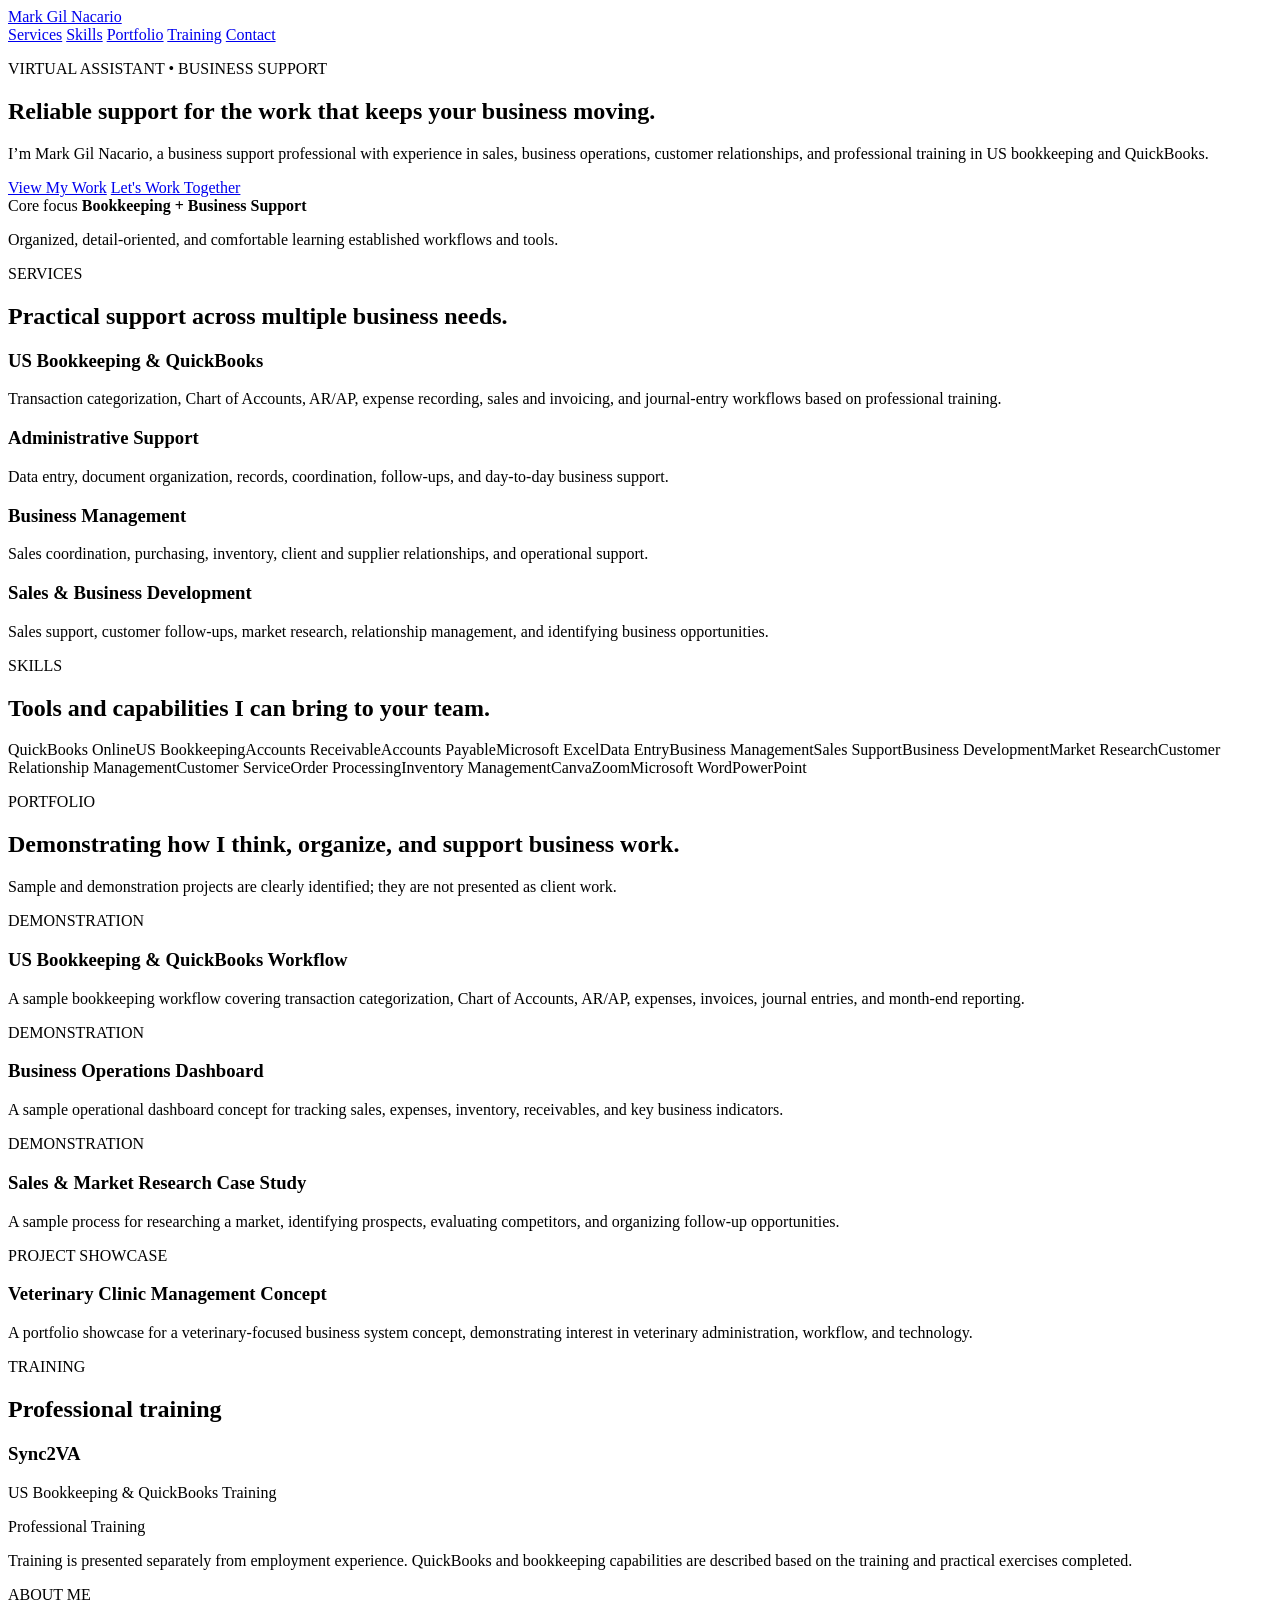
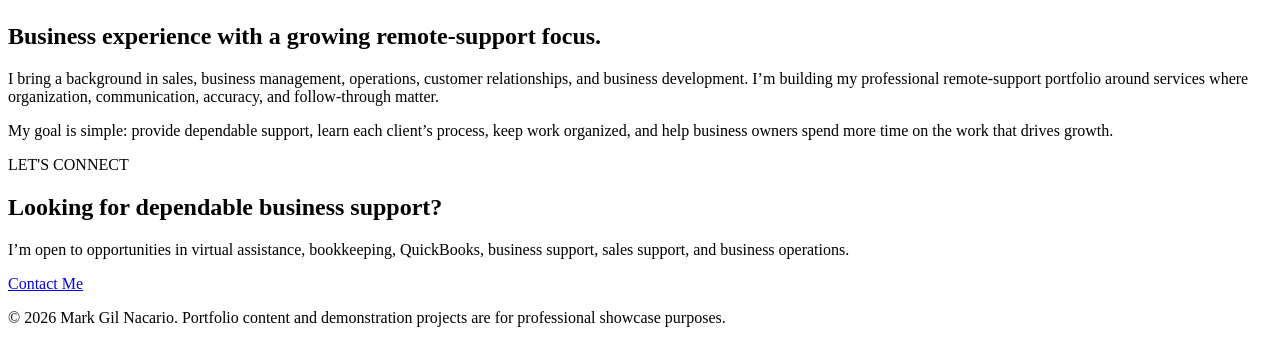
==== index.html @ 45d75f7d "Create portfolio landing page" ====
<!doctype html>
<html lang="en">
<head>
  <meta charset="UTF-8" />
  <meta name="viewport" content="width=device-width, initial-scale=1.0" />
  <meta name="description" content="Mark Gil Nacario — Virtual Assistant specializing in bookkeeping, QuickBooks, business support, sales, and business development." />
  <title>Mark Gil Nacario | Virtual Assistant & Business Support</title>
  <link rel="stylesheet" href="styles.css" />
</head>
<body>
  <header class="site-header">
    <nav class="nav container">
      <a class="brand" href="#home">Mark Gil Nacario</a>
      <div class="nav-links">
        <a href="#services">Services</a>
        <a href="#skills">Skills</a>
        <a href="#portfolio">Portfolio</a>
        <a href="#training">Training</a>
        <a href="#contact">Contact</a>
      </div>
    </nav>
  </header>

  <main>
    <section id="home" class="hero container">
      <div class="hero-copy">
        <p class="eyebrow">VIRTUAL ASSISTANT • BUSINESS SUPPORT</p>
        <h1>Reliable support for the work that keeps your business moving.</h1>
        <p class="lead">I’m Mark Gil Nacario, a business support professional with experience in sales, business operations, customer relationships, and professional training in US bookkeeping and QuickBooks.</p>
        <div class="actions">
          <a class="button primary" href="#portfolio">View My Work</a>
          <a class="button secondary" href="#contact">Let's Work Together</a>
        </div>
      </div>
      <aside class="hero-card">
        <span>Core focus</span>
        <strong>Bookkeeping + Business Support</strong>
        <p>Organized, detail-oriented, and comfortable learning established workflows and tools.</p>
      </aside>
    </section>

    <section id="services" class="section container">
      <div class="section-heading"><p class="eyebrow">SERVICES</p><h2>Practical support across multiple business needs.</h2></div>
      <div class="grid cards">
        <article class="card"><h3>US Bookkeeping & QuickBooks</h3><p>Transaction categorization, Chart of Accounts, AR/AP, expense recording, sales and invoicing, and journal-entry workflows based on professional training.</p></article>
        <article class="card"><h3>Administrative Support</h3><p>Data entry, document organization, records, coordination, follow-ups, and day-to-day business support.</p></article>
        <article class="card"><h3>Business Management</h3><p>Sales coordination, purchasing, inventory, client and supplier relationships, and operational support.</p></article>
        <article class="card"><h3>Sales & Business Development</h3><p>Sales support, customer follow-ups, market research, relationship management, and identifying business opportunities.</p></article>
      </div>
    </section>

    <section id="skills" class="section alt">
      <div class="container">
        <div class="section-heading"><p class="eyebrow">SKILLS</p><h2>Tools and capabilities I can bring to your team.</h2></div>
        <div class="skill-list">
          <span>QuickBooks Online</span><span>US Bookkeeping</span><span>Accounts Receivable</span><span>Accounts Payable</span><span>Microsoft Excel</span><span>Data Entry</span><span>Business Management</span><span>Sales Support</span><span>Business Development</span><span>Market Research</span><span>Customer Relationship Management</span><span>Customer Service</span><span>Order Processing</span><span>Inventory Management</span><span>Canva</span><span>Zoom</span><span>Microsoft Word</span><span>PowerPoint</span>
        </div>
      </div>
    </section>

    <section id="portfolio" class="section container">
      <div class="section-heading"><p class="eyebrow">PORTFOLIO</p><h2>Demonstrating how I think, organize, and support business work.</h2><p>Sample and demonstration projects are clearly identified; they are not presented as client work.</p></div>
      <div class="grid cards">
        <article class="card project"><span class="tag">DEMONSTRATION</span><h3>US Bookkeeping & QuickBooks Workflow</h3><p>A sample bookkeeping workflow covering transaction categorization, Chart of Accounts, AR/AP, expenses, invoices, journal entries, and month-end reporting.</p></article>
        <article class="card project"><span class="tag">DEMONSTRATION</span><h3>Business Operations Dashboard</h3><p>A sample operational dashboard concept for tracking sales, expenses, inventory, receivables, and key business indicators.</p></article>
        <article class="card project"><span class="tag">DEMONSTRATION</span><h3>Sales & Market Research Case Study</h3><p>A sample process for researching a market, identifying prospects, evaluating competitors, and organizing follow-up opportunities.</p></article>
        <article class="card project"><span class="tag">PROJECT SHOWCASE</span><h3>Veterinary Clinic Management Concept</h3><p>A portfolio showcase for a veterinary-focused business system concept, demonstrating interest in veterinary administration, workflow, and technology.</p></article>
      </div>
    </section>

    <section id="training" class="section alt">
      <div class="container narrow">
        <div class="section-heading"><p class="eyebrow">TRAINING</p><h2>Professional training</h2></div>
        <div class="training-item"><div><h3>Sync2VA</h3><p>US Bookkeeping & QuickBooks Training</p></div><span>Professional Training</span></div>
        <p class="note">Training is presented separately from employment experience. QuickBooks and bookkeeping capabilities are described based on the training and practical exercises completed.</p>
      </div>
    </section>

    <section id="about" class="section container narrow">
      <div class="section-heading"><p class="eyebrow">ABOUT ME</p><h2>Business experience with a growing remote-support focus.</h2></div>
      <p>I bring a background in sales, business management, operations, customer relationships, and business development. I’m building my professional remote-support portfolio around services where organization, communication, accuracy, and follow-through matter.</p>
      <p>My goal is simple: provide dependable support, learn each client’s process, keep work organized, and help business owners spend more time on the work that drives growth.</p>
    </section>

    <section id="contact" class="cta">
      <div class="container">
        <p class="eyebrow">LET'S CONNECT</p>
        <h2>Looking for dependable business support?</h2>
        <p>I’m open to opportunities in virtual assistance, bookkeeping, QuickBooks, business support, sales support, and business operations.</p>
        <a class="button primary" href="mailto:mgnacario.freelance@gmail.com">Contact Me</a>
      </div>
    </section>
  </main>

  <footer class="footer"><div class="container"><p>© 2026 Mark Gil Nacario. Portfolio content and demonstration projects are for professional showcase purposes.</p></div></footer>
</body>
</html>
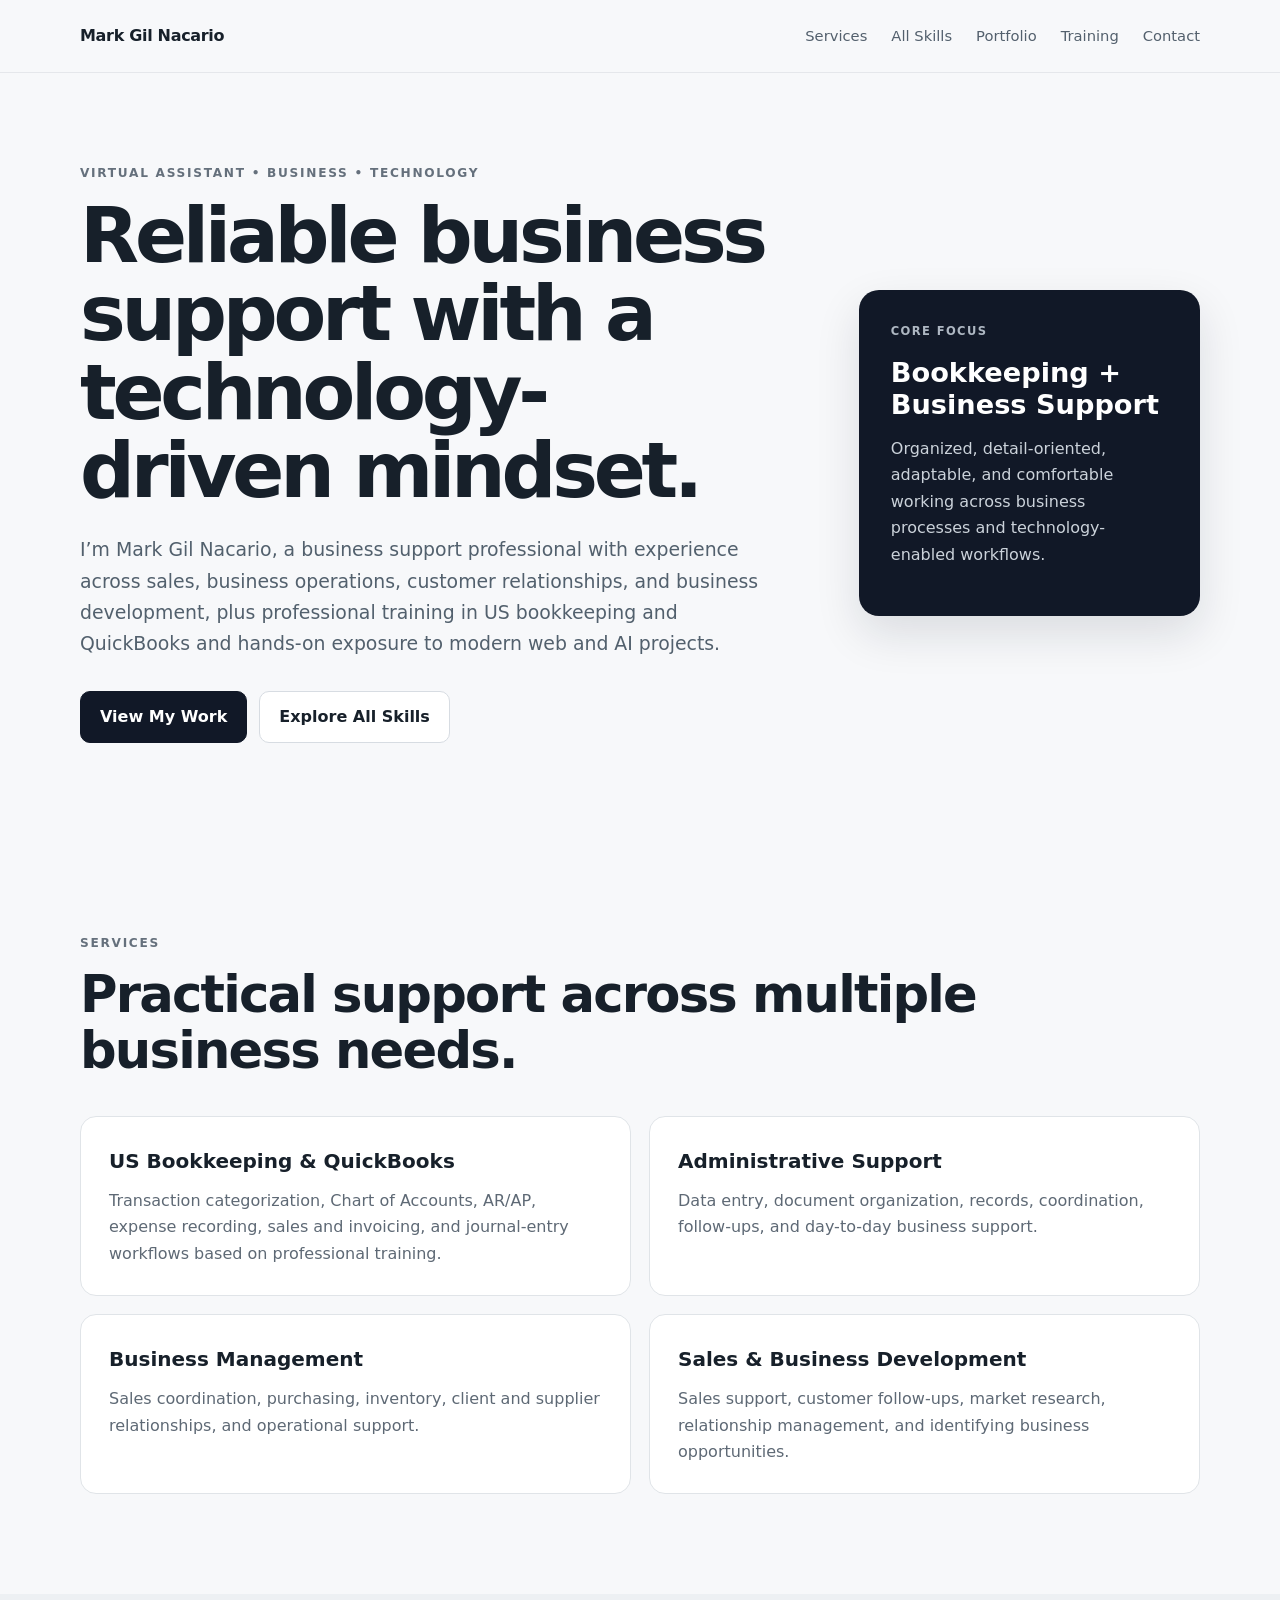
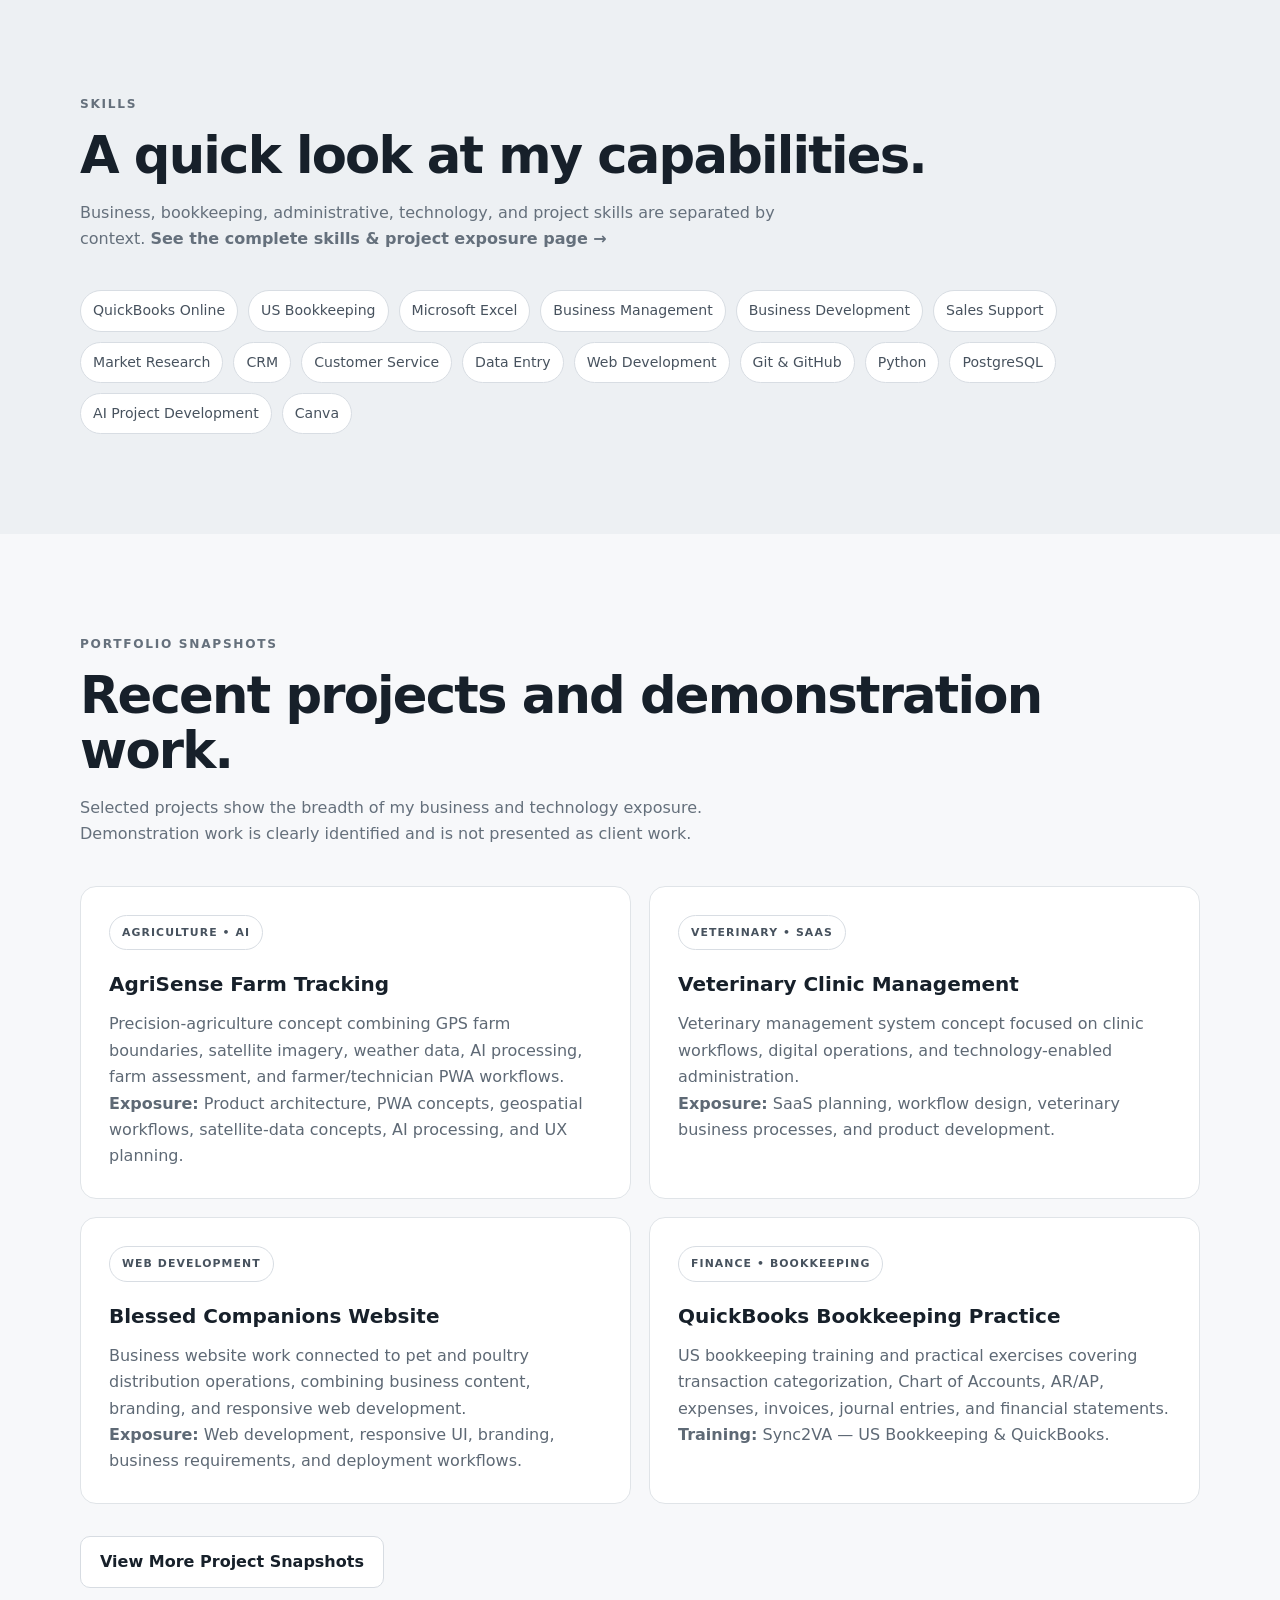
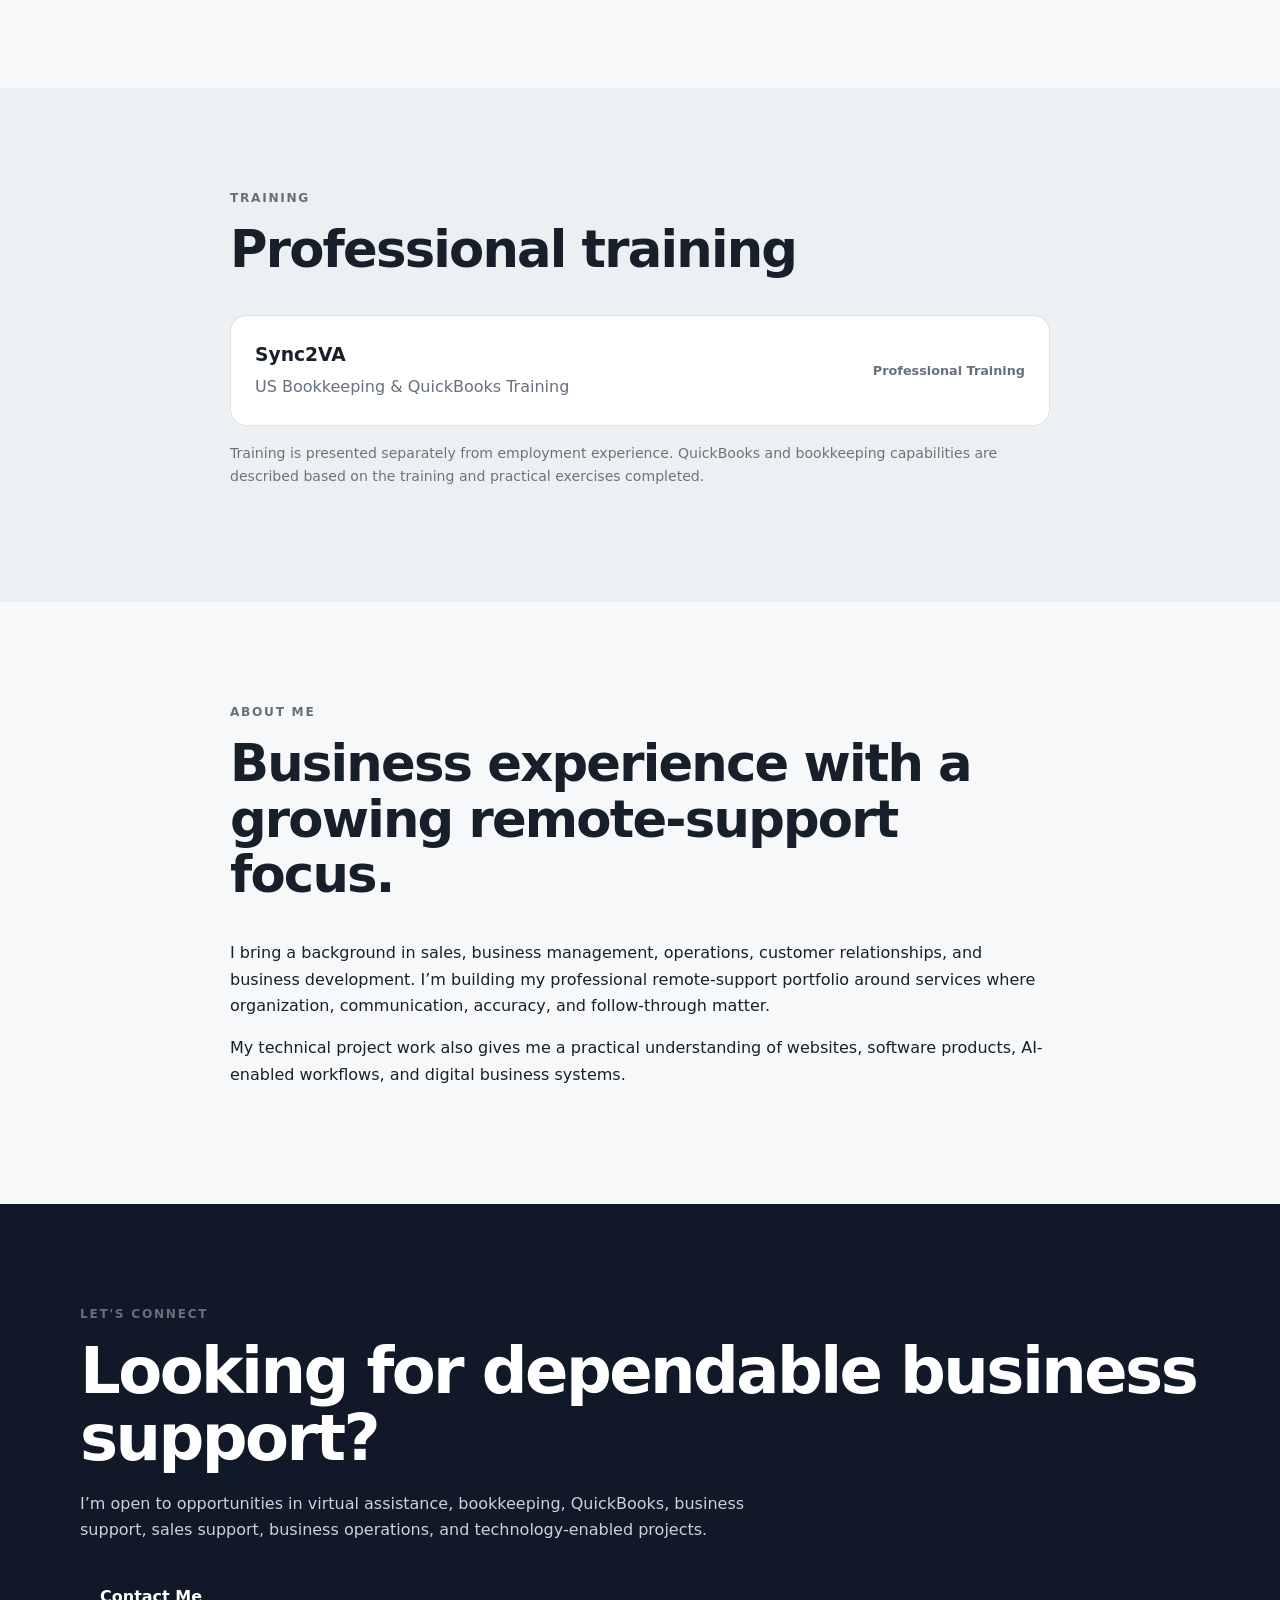
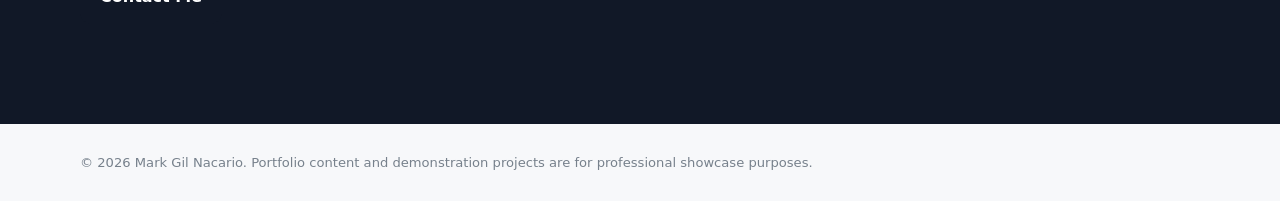
==== commit e3c438c2: "Link expanded skills and project exposure" ====
--- a/index.html
+++ b/index.html
@@ -1,97 +1,19 @@
 <!doctype html>
 <html lang="en">
 <head>
-  <meta charset="UTF-8" />
-  <meta name="viewport" content="width=device-width, initial-scale=1.0" />
-  <meta name="description" content="Mark Gil Nacario — Virtual Assistant specializing in bookkeeping, QuickBooks, business support, sales, and business development." />
-  <title>Mark Gil Nacario | Virtual Assistant & Business Support</title>
-  <link rel="stylesheet" href="styles.css" />
+  <meta charset="UTF-8" /><meta name="viewport" content="width=device-width, initial-scale=1.0" />
+  <meta name="description" content="Mark Gil Nacario — Virtual Assistant, Bookkeeping, QuickBooks, Business Support and Technology portfolio." />
+  <title>Mark Gil Nacario | Virtual Assistant & Business Support</title><link rel="stylesheet" href="styles.css" />
 </head>
 <body>
-  <header class="site-header">
-    <nav class="nav container">
-      <a class="brand" href="#home">Mark Gil Nacario</a>
-      <div class="nav-links">
-        <a href="#services">Services</a>
-        <a href="#skills">Skills</a>
-        <a href="#portfolio">Portfolio</a>
-        <a href="#training">Training</a>
-        <a href="#contact">Contact</a>
-      </div>
-    </nav>
-  </header>
-
-  <main>
-    <section id="home" class="hero container">
-      <div class="hero-copy">
-        <p class="eyebrow">VIRTUAL ASSISTANT • BUSINESS SUPPORT</p>
-        <h1>Reliable support for the work that keeps your business moving.</h1>
-        <p class="lead">I’m Mark Gil Nacario, a business support professional with experience in sales, business operations, customer relationships, and professional training in US bookkeeping and QuickBooks.</p>
-        <div class="actions">
-          <a class="button primary" href="#portfolio">View My Work</a>
-          <a class="button secondary" href="#contact">Let's Work Together</a>
-        </div>
-      </div>
-      <aside class="hero-card">
-        <span>Core focus</span>
-        <strong>Bookkeeping + Business Support</strong>
-        <p>Organized, detail-oriented, and comfortable learning established workflows and tools.</p>
-      </aside>
-    </section>
-
-    <section id="services" class="section container">
-      <div class="section-heading"><p class="eyebrow">SERVICES</p><h2>Practical support across multiple business needs.</h2></div>
-      <div class="grid cards">
-        <article class="card"><h3>US Bookkeeping & QuickBooks</h3><p>Transaction categorization, Chart of Accounts, AR/AP, expense recording, sales and invoicing, and journal-entry workflows based on professional training.</p></article>
-        <article class="card"><h3>Administrative Support</h3><p>Data entry, document organization, records, coordination, follow-ups, and day-to-day business support.</p></article>
-        <article class="card"><h3>Business Management</h3><p>Sales coordination, purchasing, inventory, client and supplier relationships, and operational support.</p></article>
-        <article class="card"><h3>Sales & Business Development</h3><p>Sales support, customer follow-ups, market research, relationship management, and identifying business opportunities.</p></article>
-      </div>
-    </section>
-
-    <section id="skills" class="section alt">
-      <div class="container">
-        <div class="section-heading"><p class="eyebrow">SKILLS</p><h2>Tools and capabilities I can bring to your team.</h2></div>
-        <div class="skill-list">
-          <span>QuickBooks Online</span><span>US Bookkeeping</span><span>Accounts Receivable</span><span>Accounts Payable</span><span>Microsoft Excel</span><span>Data Entry</span><span>Business Management</span><span>Sales Support</span><span>Business Development</span><span>Market Research</span><span>Customer Relationship Management</span><span>Customer Service</span><span>Order Processing</span><span>Inventory Management</span><span>Canva</span><span>Zoom</span><span>Microsoft Word</span><span>PowerPoint</span>
-        </div>
-      </div>
-    </section>
-
-    <section id="portfolio" class="section container">
-      <div class="section-heading"><p class="eyebrow">PORTFOLIO</p><h2>Demonstrating how I think, organize, and support business work.</h2><p>Sample and demonstration projects are clearly identified; they are not presented as client work.</p></div>
-      <div class="grid cards">
-        <article class="card project"><span class="tag">DEMONSTRATION</span><h3>US Bookkeeping & QuickBooks Workflow</h3><p>A sample bookkeeping workflow covering transaction categorization, Chart of Accounts, AR/AP, expenses, invoices, journal entries, and month-end reporting.</p></article>
-        <article class="card project"><span class="tag">DEMONSTRATION</span><h3>Business Operations Dashboard</h3><p>A sample operational dashboard concept for tracking sales, expenses, inventory, receivables, and key business indicators.</p></article>
-        <article class="card project"><span class="tag">DEMONSTRATION</span><h3>Sales & Market Research Case Study</h3><p>A sample process for researching a market, identifying prospects, evaluating competitors, and organizing follow-up opportunities.</p></article>
-        <article class="card project"><span class="tag">PROJECT SHOWCASE</span><h3>Veterinary Clinic Management Concept</h3><p>A portfolio showcase for a veterinary-focused business system concept, demonstrating interest in veterinary administration, workflow, and technology.</p></article>
-      </div>
-    </section>
-
-    <section id="training" class="section alt">
-      <div class="container narrow">
-        <div class="section-heading"><p class="eyebrow">TRAINING</p><h2>Professional training</h2></div>
-        <div class="training-item"><div><h3>Sync2VA</h3><p>US Bookkeeping & QuickBooks Training</p></div><span>Professional Training</span></div>
-        <p class="note">Training is presented separately from employment experience. QuickBooks and bookkeeping capabilities are described based on the training and practical exercises completed.</p>
-      </div>
-    </section>
-
-    <section id="about" class="section container narrow">
-      <div class="section-heading"><p class="eyebrow">ABOUT ME</p><h2>Business experience with a growing remote-support focus.</h2></div>
-      <p>I bring a background in sales, business management, operations, customer relationships, and business development. I’m building my professional remote-support portfolio around services where organization, communication, accuracy, and follow-through matter.</p>
-      <p>My goal is simple: provide dependable support, learn each client’s process, keep work organized, and help business owners spend more time on the work that drives growth.</p>
-    </section>
-
-    <section id="contact" class="cta">
-      <div class="container">
-        <p class="eyebrow">LET'S CONNECT</p>
-        <h2>Looking for dependable business support?</h2>
-        <p>I’m open to opportunities in virtual assistance, bookkeeping, QuickBooks, business support, sales support, and business operations.</p>
-        <a class="button primary" href="mailto:mgnacario.freelance@gmail.com">Contact Me</a>
-      </div>
-    </section>
-  </main>
-
-  <footer class="footer"><div class="container"><p>© 2026 Mark Gil Nacario. Portfolio content and demonstration projects are for professional showcase purposes.</p></div></footer>
-</body>
-</html>
+<header class="site-header"><nav class="nav container"><a class="brand" href="#home">Mark Gil Nacario</a><div class="nav-links"><a href="#services">Services</a><a href="skills.html">All Skills</a><a href="#portfolio">Portfolio</a><a href="#training">Training</a><a href="#contact">Contact</a></div></nav></header>
+<main>
+<section id="home" class="hero container"><div class="hero-copy"><p class="eyebrow">VIRTUAL ASSISTANT • BUSINESS • TECHNOLOGY</p><h1>Reliable business support with a technology-driven mindset.</h1><p class="lead">I’m Mark Gil Nacario, a business support professional with experience across sales, business operations, customer relationships, and business development, plus professional training in US bookkeeping and QuickBooks and hands-on exposure to modern web and AI projects.</p><div class="actions"><a class="button primary" href="#portfolio">View My Work</a><a class="button secondary" href="skills.html">Explore All Skills</a></div></div><aside class="hero-card"><span>Core focus</span><strong>Bookkeeping + Business Support</strong><p>Organized, detail-oriented, adaptable, and comfortable working across business processes and technology-enabled workflows.</p></aside></section>
+<section id="services" class="section container"><div class="section-heading"><p class="eyebrow">SERVICES</p><h2>Practical support across multiple business needs.</h2></div><div class="grid cards"><article class="card"><h3>US Bookkeeping & QuickBooks</h3><p>Transaction categorization, Chart of Accounts, AR/AP, expense recording, sales and invoicing, and journal-entry workflows based on professional training.</p></article><article class="card"><h3>Administrative Support</h3><p>Data entry, document organization, records, coordination, follow-ups, and day-to-day business support.</p></article><article class="card"><h3>Business Management</h3><p>Sales coordination, purchasing, inventory, client and supplier relationships, and operational support.</p></article><article class="card"><h3>Sales & Business Development</h3><p>Sales support, customer follow-ups, market research, relationship management, and identifying business opportunities.</p></article></div></section>
+<section id="skills" class="section alt"><div class="container"><div class="section-heading"><p class="eyebrow">SKILLS</p><h2>A quick look at my capabilities.</h2><p>Business, bookkeeping, administrative, technology, and project skills are separated by context. <a href="skills.html"><strong>See the complete skills & project exposure page →</strong></a></p></div><div class="skill-list"><span>QuickBooks Online</span><span>US Bookkeeping</span><span>Microsoft Excel</span><span>Business Management</span><span>Business Development</span><span>Sales Support</span><span>Market Research</span><span>CRM</span><span>Customer Service</span><span>Data Entry</span><span>Web Development</span><span>Git & GitHub</span><span>Python</span><span>PostgreSQL</span><span>AI Project Development</span><span>Canva</span></div></div></section>
+<section id="portfolio" class="section container"><div class="section-heading"><p class="eyebrow">PORTFOLIO SNAPSHOTS</p><h2>Recent projects and demonstration work.</h2><p>Selected projects show the breadth of my business and technology exposure. Demonstration work is clearly identified and is not presented as client work.</p></div><div class="grid cards"><article class="card project"><span class="tag">AGRICULTURE • AI</span><h3>AgriSense Farm Tracking</h3><p>Precision-agriculture concept combining GPS farm boundaries, satellite imagery, weather data, AI processing, farm assessment, and farmer/technician PWA workflows.</p><p><strong>Exposure:</strong> Product architecture, PWA concepts, geospatial workflows, satellite-data concepts, AI processing, and UX planning.</p></article><article class="card project"><span class="tag">VETERINARY • SAAS</span><h3>Veterinary Clinic Management</h3><p>Veterinary management system concept focused on clinic workflows, digital operations, and technology-enabled administration.</p><p><strong>Exposure:</strong> SaaS planning, workflow design, veterinary business processes, and product development.</p></article><article class="card project"><span class="tag">WEB DEVELOPMENT</span><h3>Blessed Companions Website</h3><p>Business website work connected to pet and poultry distribution operations, combining business content, branding, and responsive web development.</p><p><strong>Exposure:</strong> Web development, responsive UI, branding, business requirements, and deployment workflows.</p></article><article class="card project"><span class="tag">FINANCE • BOOKKEEPING</span><h3>QuickBooks Bookkeeping Practice</h3><p>US bookkeeping training and practical exercises covering transaction categorization, Chart of Accounts, AR/AP, expenses, invoices, journal entries, and financial statements.</p><p><strong>Training:</strong> Sync2VA — US Bookkeeping & QuickBooks.</p></article></div><div class="actions"><a class="button secondary" href="skills.html">View More Project Snapshots</a></div></section>
+<section id="training" class="section alt"><div class="container narrow"><div class="section-heading"><p class="eyebrow">TRAINING</p><h2>Professional training</h2></div><div class="training-item"><div><h3>Sync2VA</h3><p>US Bookkeeping & QuickBooks Training</p></div><span>Professional Training</span></div><p class="note">Training is presented separately from employment experience. QuickBooks and bookkeeping capabilities are described based on the training and practical exercises completed.</p></div></section>
+<section id="about" class="section container narrow"><div class="section-heading"><p class="eyebrow">ABOUT ME</p><h2>Business experience with a growing remote-support focus.</h2></div><p>I bring a background in sales, business management, operations, customer relationships, and business development. I’m building my professional remote-support portfolio around services where organization, communication, accuracy, and follow-through matter.</p><p>My technical project work also gives me a practical understanding of websites, software products, AI-enabled workflows, and digital business systems.</p></section>
+<section id="contact" class="cta"><div class="container"><p class="eyebrow">LET'S CONNECT</p><h2>Looking for dependable business support?</h2><p>I’m open to opportunities in virtual assistance, bookkeeping, QuickBooks, business support, sales support, business operations, and technology-enabled projects.</p><a class="button primary" href="mailto:mgnacario.freelance@gmail.com">Contact Me</a></div></section>
+</main><footer class="footer"><div class="container"><p>© 2026 Mark Gil Nacario. Portfolio content and demonstration projects are for professional showcase purposes.</p></div></footer>
+</body></html>
--- a/styles.css
+++ b/styles.css
@@ -0,0 +1 @@
+*{box-sizing:border-box}html{scroll-behavior:smooth}body{margin:0;font-family:Inter,ui-sans-serif,system-ui,-apple-system,BlinkMacSystemFont,"Segoe UI",sans-serif;color:#17202a;background:#f7f8fa;line-height:1.65}a{color:inherit;text-decoration:none}.container{width:min(1120px,calc(100% - 40px));margin:auto}.narrow{max-width:820px}.site-header{position:sticky;top:0;z-index:10;background:rgba(247,248,250,.94);backdrop-filter:blur(12px);border-bottom:1px solid #e5e7eb}.nav{height:72px;display:flex;align-items:center;justify-content:space-between}.brand{font-weight:800;letter-spacing:-.02em}.nav-links{display:flex;gap:24px;font-size:.92rem;color:#53606d}.nav-links a:hover{color:#111827}.hero{min-height:680px;display:grid;grid-template-columns:1.45fr .7fr;gap:72px;align-items:center;padding:90px 0}.eyebrow{font-size:.76rem;font-weight:800;letter-spacing:.14em;color:#65707c;margin:0 0 14px}.hero h1{font-size:clamp(2.7rem,6vw,5.2rem);line-height:1.02;letter-spacing:-.055em;margin:0 0 24px;max-width:850px}.lead{font-size:1.18rem;color:#52606d;max-width:720px}.actions{display:flex;gap:12px;flex-wrap:wrap;margin-top:32px}.button{display:inline-flex;align-items:center;justify-content:center;padding:12px 19px;border-radius:10px;font-weight:750;border:1px solid #d7dce2}.primary{background:#111827;color:#fff;border-color:#111827}.secondary{background:#fff}.hero-card{background:#111827;color:#fff;border-radius:20px;padding:32px;box-shadow:0 18px 45px rgba(17,24,39,.12)}.hero-card span{display:block;color:#aeb7c2;text-transform:uppercase;letter-spacing:.12em;font-size:.72rem;font-weight:800;margin-bottom:16px}.hero-card strong{font-size:1.7rem;line-height:1.15;display:block}.hero-card p{color:#cbd2da}.section{padding:100px 0}.alt{background:#edf0f3}.section-heading{margin-bottom:38px}.section-heading h2{font-size:clamp(2rem,4vw,3.2rem);line-height:1.08;letter-spacing:-.035em;margin:0 0 14px}.section-heading>p:last-child{color:#65707c;max-width:700px}.grid{display:grid;grid-template-columns:repeat(2,minmax(0,1fr));gap:18px}.card{background:#fff;border:1px solid #e0e4e8;border-radius:16px;padding:28px}.card h3{margin:0 0 10px;font-size:1.25rem}.card p{margin:0;color:#5e6975}.skill-list{display:flex;flex-wrap:wrap;gap:10px}.skill-list span,.tag{border:1px solid #d8dde3;background:#fff;padding:8px 12px;border-radius:999px;font-size:.88rem;color:#47525e}.project{min-height:230px}.tag{display:inline-block;font-size:.68rem;font-weight:800;letter-spacing:.1em;margin-bottom:18px}.training-item{display:flex;justify-content:space-between;gap:20px;align-items:center;border:1px solid #dce1e6;background:#fff;border-radius:16px;padding:24px}.training-item h3{margin:0}.training-item p{margin:3px 0 0;color:#66717d}.training-item span{font-size:.8rem;font-weight:750;color:#66717d}.note{font-size:.88rem;color:#69747f;margin-top:16px}.cta{background:#111827;color:#fff;padding:100px 0}.cta h2{font-size:clamp(2.2rem,5vw,4rem);line-height:1.05;letter-spacing:-.04em;margin:0 0 18px}.cta p:not(.eyebrow){max-width:680px;color:#cbd2da;margin-bottom:28px}.footer{padding:28px 0;color:#77818c;font-size:.82rem}.footer p{margin:0}@media(max-width:800px){.nav{height:auto;padding:18px 0;align-items:flex-start;gap:15px}.nav-links{display:none}.hero{grid-template-columns:1fr;gap:35px;padding:70px 0}.grid{grid-template-columns:1fr}.section{padding:72px 0}.training-item{align-items:flex-start;flex-direction:column}.container{width:min(100% - 28px,1120px)}}
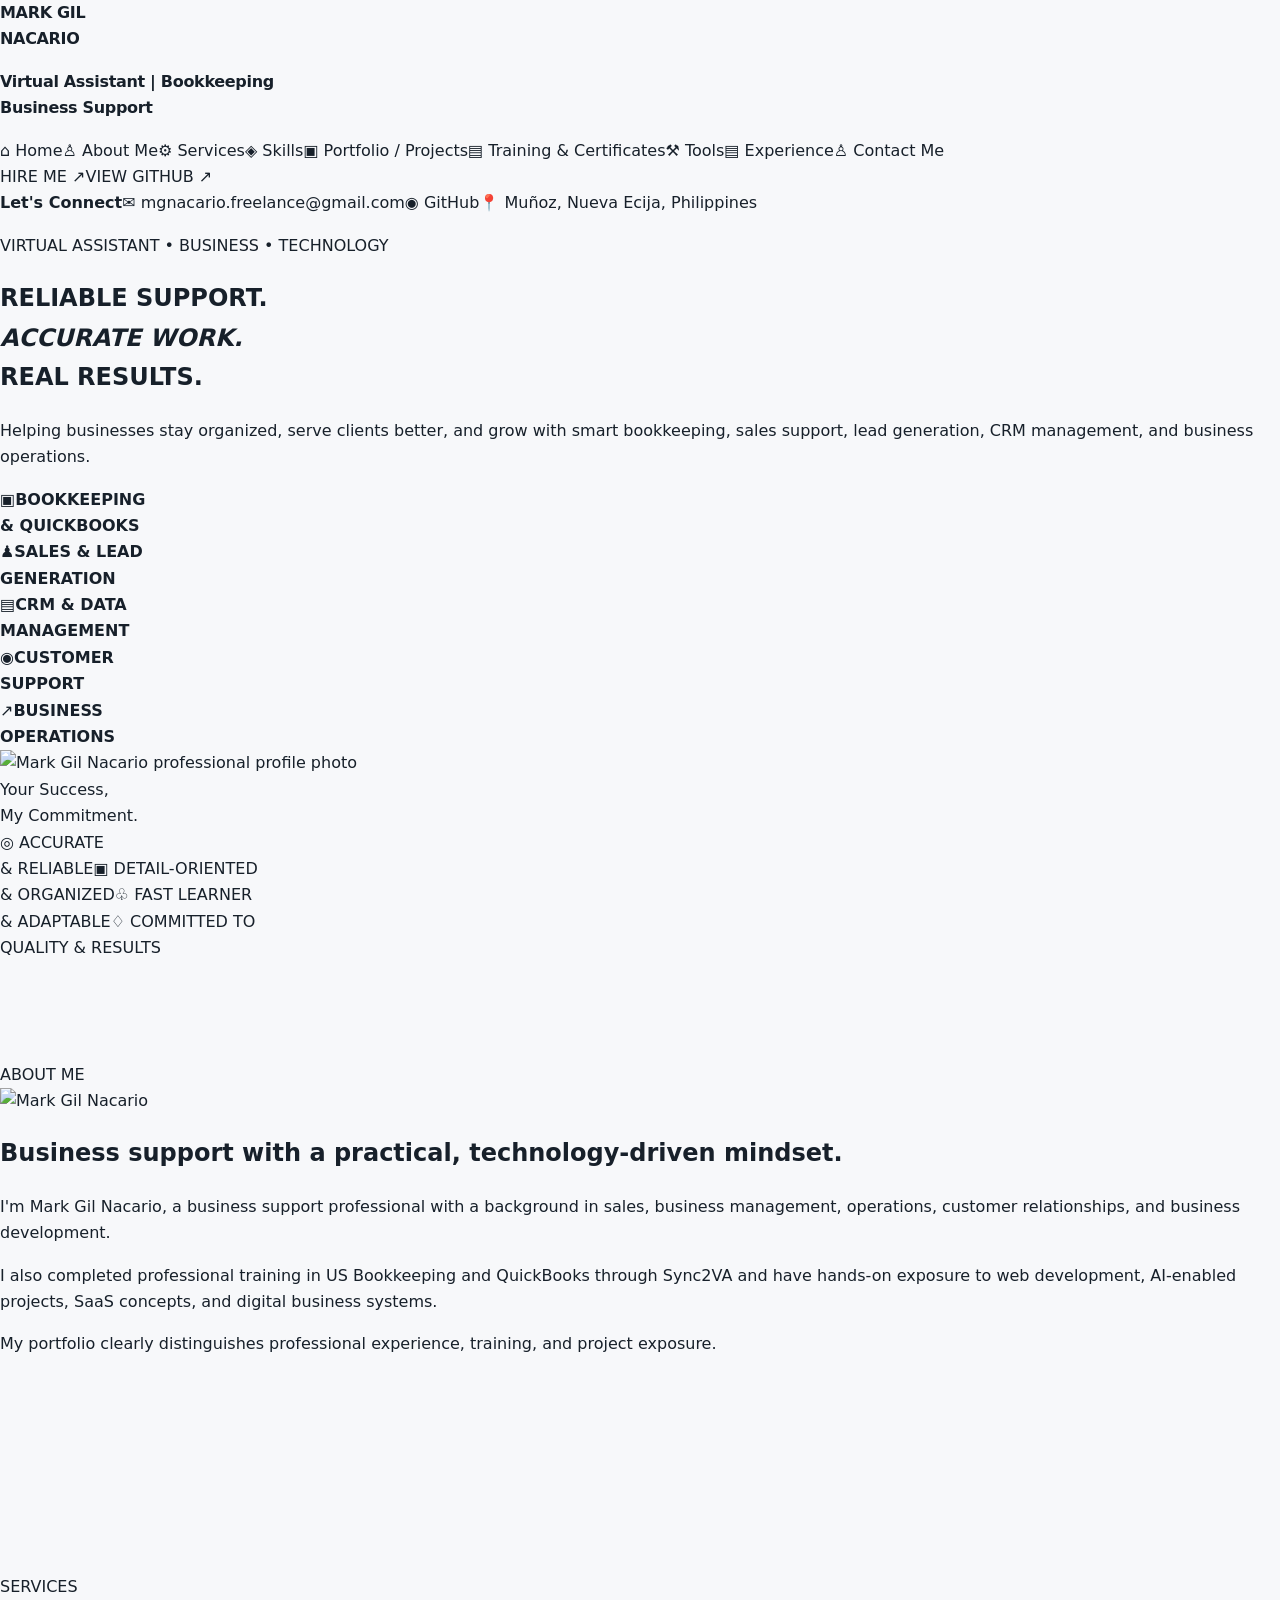
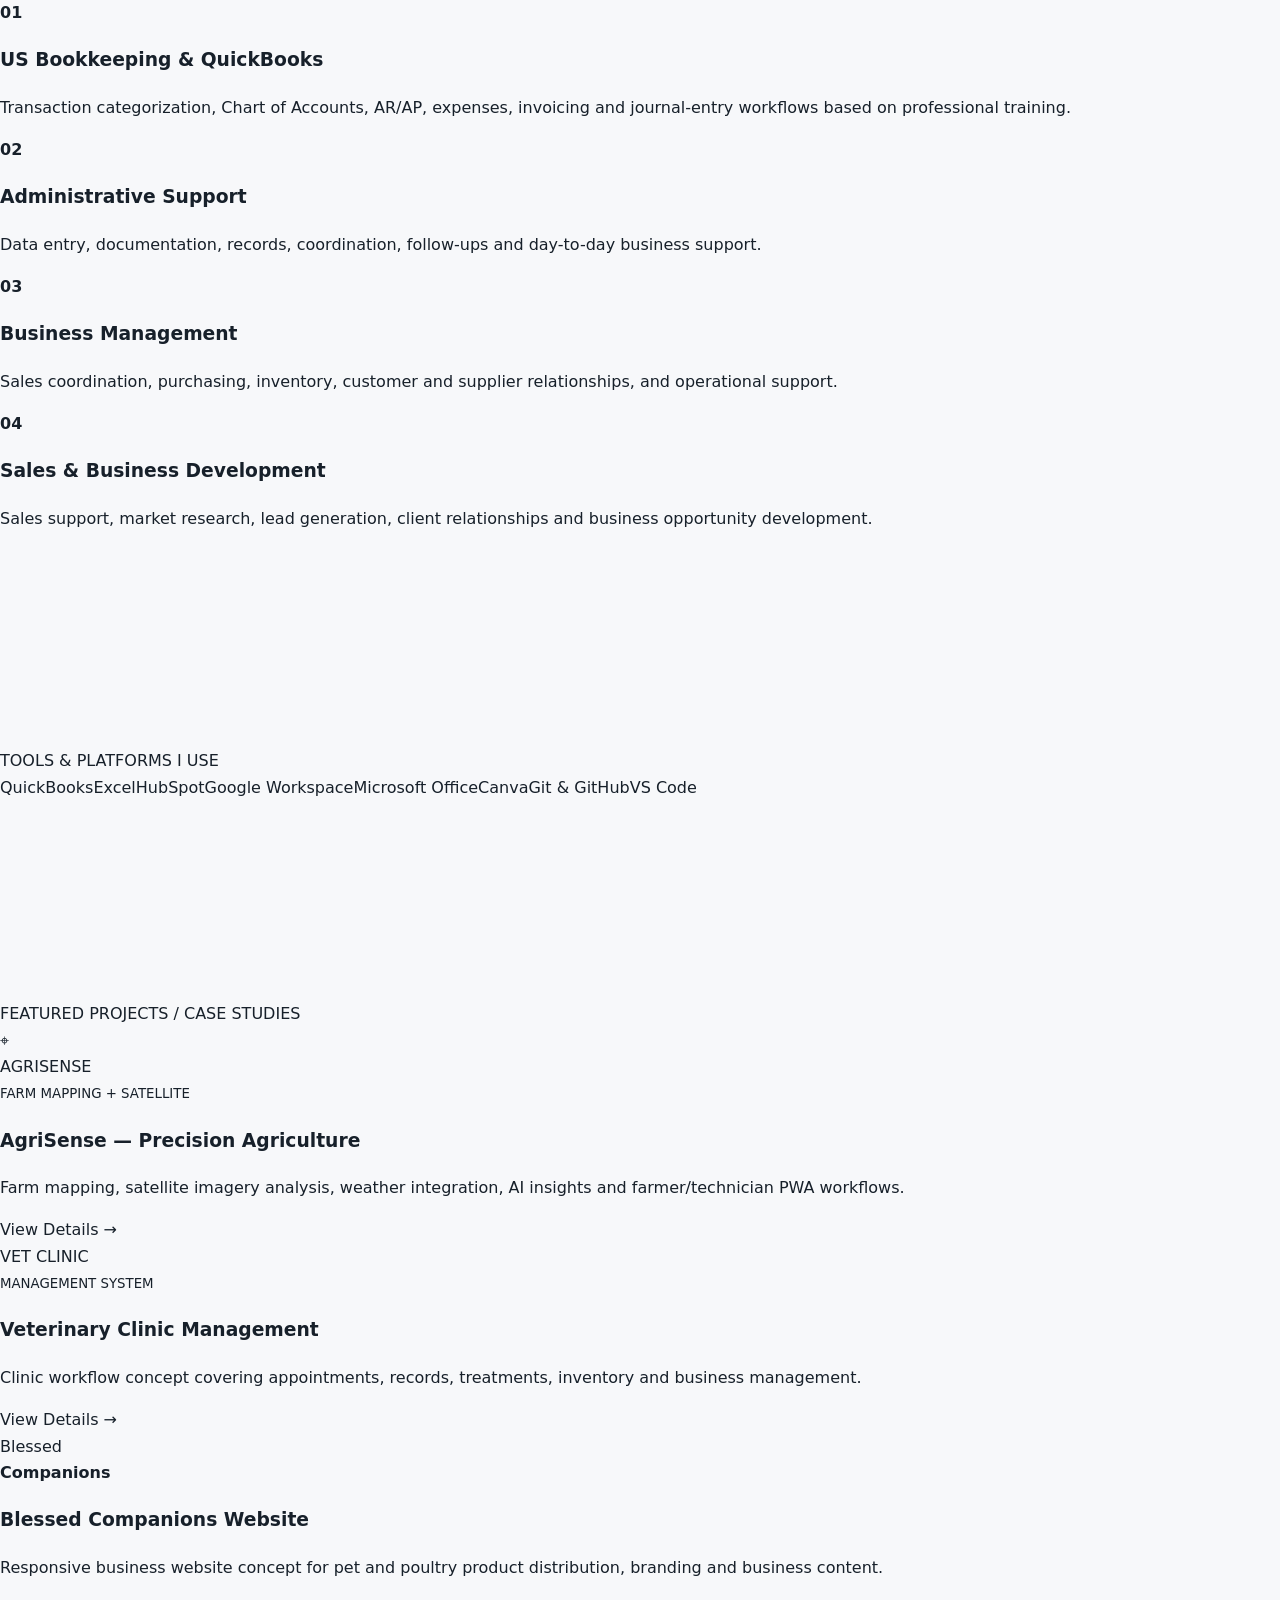
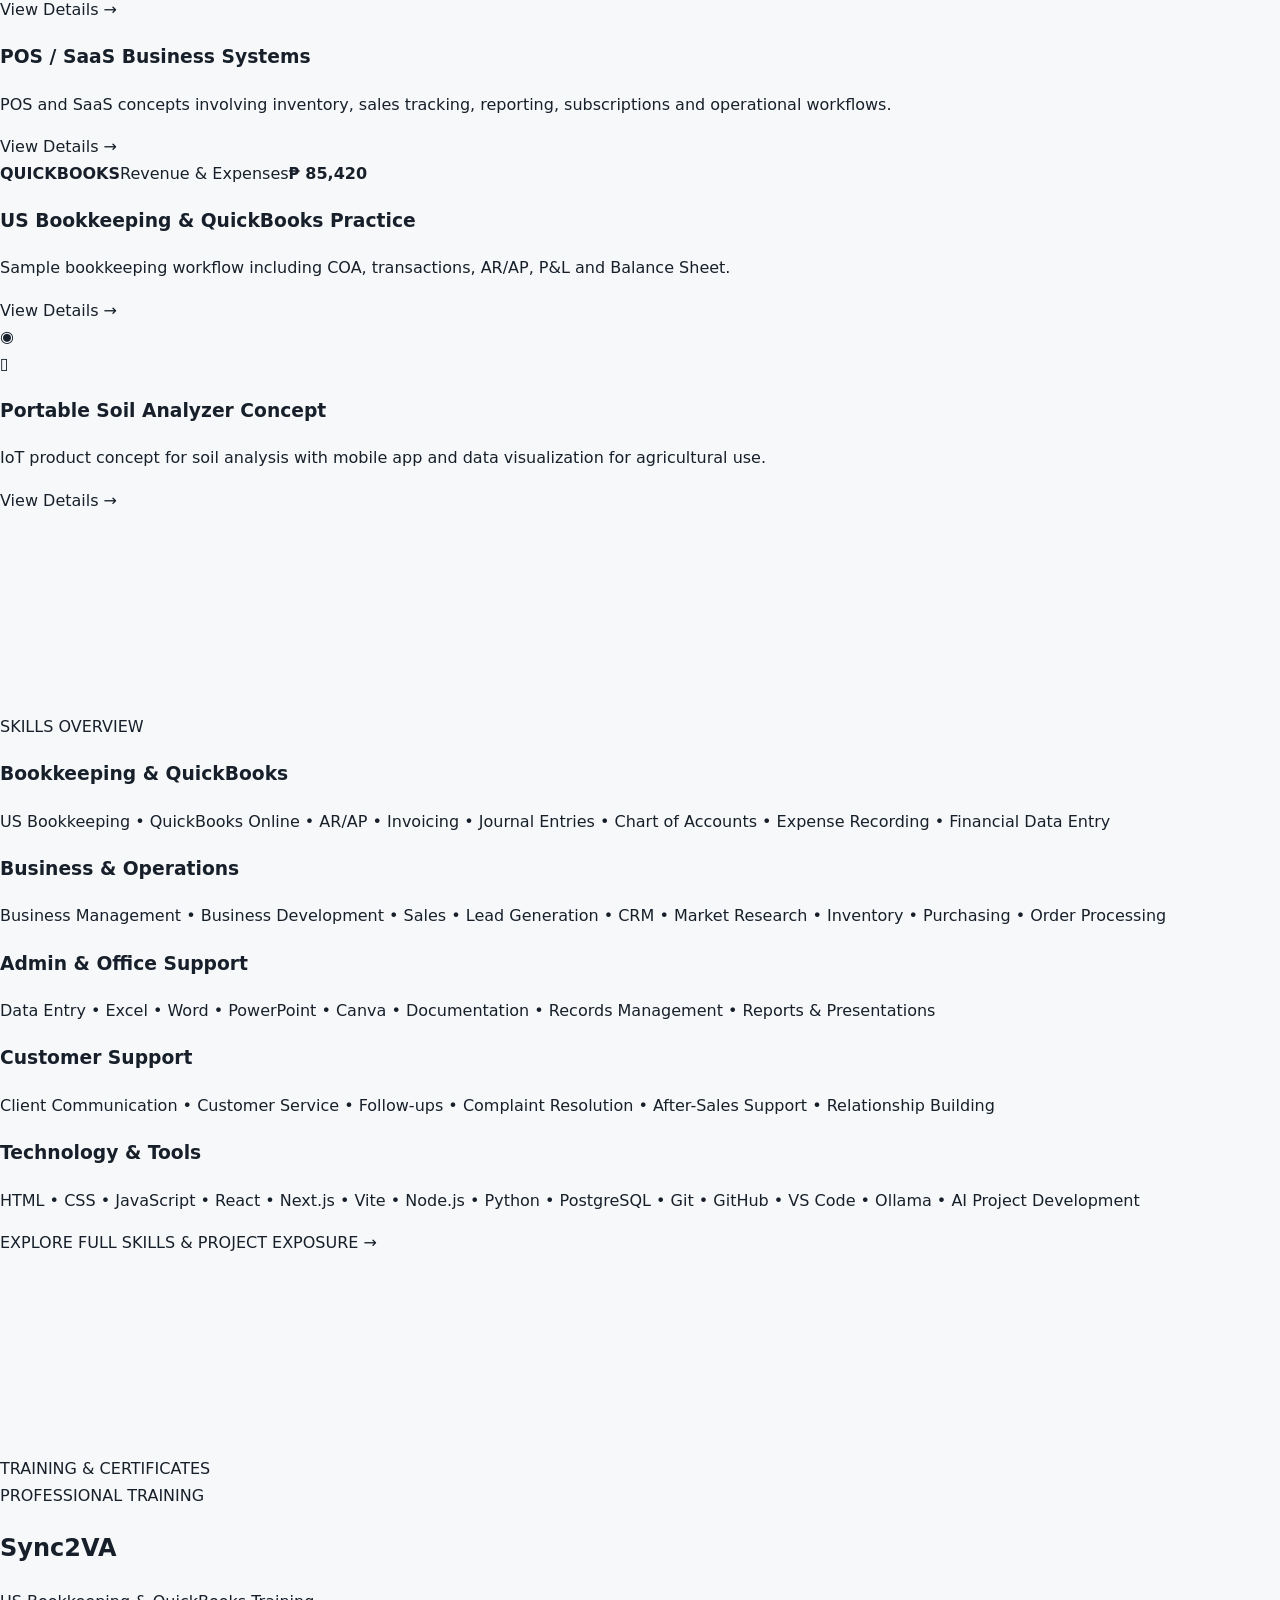
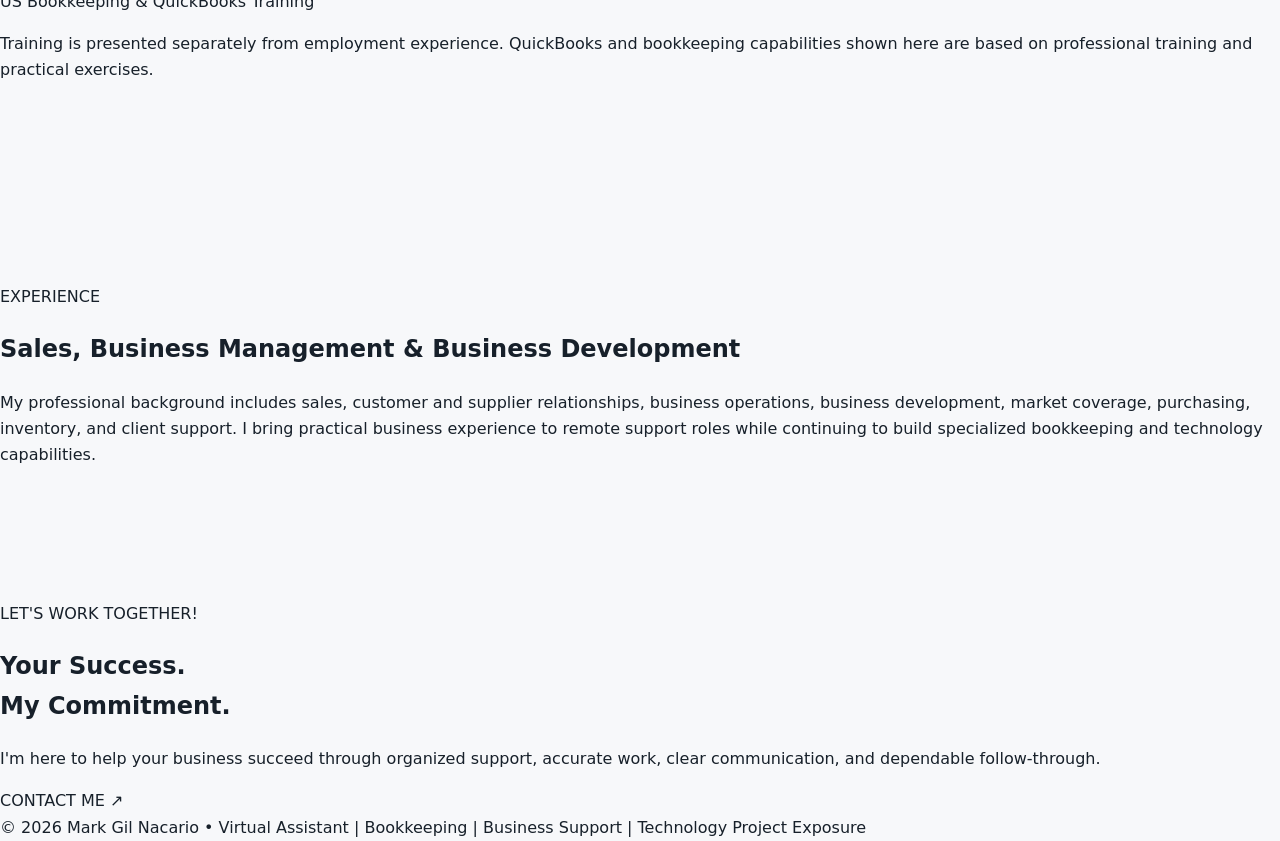
==== commit da57d587: "Redesign portfolio to match supplied cover and profile layout" ====
--- a/index.html
+++ b/index.html
@@ -1,19 +1,15 @@
-<!doctype html>
-<html lang="en">
-<head>
-  <meta charset="UTF-8" /><meta name="viewport" content="width=device-width, initial-scale=1.0" />
-  <meta name="description" content="Mark Gil Nacario — Virtual Assistant, Bookkeeping, QuickBooks, Business Support and Technology portfolio." />
-  <title>Mark Gil Nacario | Virtual Assistant & Business Support</title><link rel="stylesheet" href="styles.css" />
-</head>
-<body>
-<header class="site-header"><nav class="nav container"><a class="brand" href="#home">Mark Gil Nacario</a><div class="nav-links"><a href="#services">Services</a><a href="skills.html">All Skills</a><a href="#portfolio">Portfolio</a><a href="#training">Training</a><a href="#contact">Contact</a></div></nav></header>
-<main>
-<section id="home" class="hero container"><div class="hero-copy"><p class="eyebrow">VIRTUAL ASSISTANT • BUSINESS • TECHNOLOGY</p><h1>Reliable business support with a technology-driven mindset.</h1><p class="lead">I’m Mark Gil Nacario, a business support professional with experience across sales, business operations, customer relationships, and business development, plus professional training in US bookkeeping and QuickBooks and hands-on exposure to modern web and AI projects.</p><div class="actions"><a class="button primary" href="#portfolio">View My Work</a><a class="button secondary" href="skills.html">Explore All Skills</a></div></div><aside class="hero-card"><span>Core focus</span><strong>Bookkeeping + Business Support</strong><p>Organized, detail-oriented, adaptable, and comfortable working across business processes and technology-enabled workflows.</p></aside></section>
-<section id="services" class="section container"><div class="section-heading"><p class="eyebrow">SERVICES</p><h2>Practical support across multiple business needs.</h2></div><div class="grid cards"><article class="card"><h3>US Bookkeeping & QuickBooks</h3><p>Transaction categorization, Chart of Accounts, AR/AP, expense recording, sales and invoicing, and journal-entry workflows based on professional training.</p></article><article class="card"><h3>Administrative Support</h3><p>Data entry, document organization, records, coordination, follow-ups, and day-to-day business support.</p></article><article class="card"><h3>Business Management</h3><p>Sales coordination, purchasing, inventory, client and supplier relationships, and operational support.</p></article><article class="card"><h3>Sales & Business Development</h3><p>Sales support, customer follow-ups, market research, relationship management, and identifying business opportunities.</p></article></div></section>
-<section id="skills" class="section alt"><div class="container"><div class="section-heading"><p class="eyebrow">SKILLS</p><h2>A quick look at my capabilities.</h2><p>Business, bookkeeping, administrative, technology, and project skills are separated by context. <a href="skills.html"><strong>See the complete skills & project exposure page →</strong></a></p></div><div class="skill-list"><span>QuickBooks Online</span><span>US Bookkeeping</span><span>Microsoft Excel</span><span>Business Management</span><span>Business Development</span><span>Sales Support</span><span>Market Research</span><span>CRM</span><span>Customer Service</span><span>Data Entry</span><span>Web Development</span><span>Git & GitHub</span><span>Python</span><span>PostgreSQL</span><span>AI Project Development</span><span>Canva</span></div></div></section>
-<section id="portfolio" class="section container"><div class="section-heading"><p class="eyebrow">PORTFOLIO SNAPSHOTS</p><h2>Recent projects and demonstration work.</h2><p>Selected projects show the breadth of my business and technology exposure. Demonstration work is clearly identified and is not presented as client work.</p></div><div class="grid cards"><article class="card project"><span class="tag">AGRICULTURE • AI</span><h3>AgriSense Farm Tracking</h3><p>Precision-agriculture concept combining GPS farm boundaries, satellite imagery, weather data, AI processing, farm assessment, and farmer/technician PWA workflows.</p><p><strong>Exposure:</strong> Product architecture, PWA concepts, geospatial workflows, satellite-data concepts, AI processing, and UX planning.</p></article><article class="card project"><span class="tag">VETERINARY • SAAS</span><h3>Veterinary Clinic Management</h3><p>Veterinary management system concept focused on clinic workflows, digital operations, and technology-enabled administration.</p><p><strong>Exposure:</strong> SaaS planning, workflow design, veterinary business processes, and product development.</p></article><article class="card project"><span class="tag">WEB DEVELOPMENT</span><h3>Blessed Companions Website</h3><p>Business website work connected to pet and poultry distribution operations, combining business content, branding, and responsive web development.</p><p><strong>Exposure:</strong> Web development, responsive UI, branding, business requirements, and deployment workflows.</p></article><article class="card project"><span class="tag">FINANCE • BOOKKEEPING</span><h3>QuickBooks Bookkeeping Practice</h3><p>US bookkeeping training and practical exercises covering transaction categorization, Chart of Accounts, AR/AP, expenses, invoices, journal entries, and financial statements.</p><p><strong>Training:</strong> Sync2VA — US Bookkeeping & QuickBooks.</p></article></div><div class="actions"><a class="button secondary" href="skills.html">View More Project Snapshots</a></div></section>
-<section id="training" class="section alt"><div class="container narrow"><div class="section-heading"><p class="eyebrow">TRAINING</p><h2>Professional training</h2></div><div class="training-item"><div><h3>Sync2VA</h3><p>US Bookkeeping & QuickBooks Training</p></div><span>Professional Training</span></div><p class="note">Training is presented separately from employment experience. QuickBooks and bookkeeping capabilities are described based on the training and practical exercises completed.</p></div></section>
-<section id="about" class="section container narrow"><div class="section-heading"><p class="eyebrow">ABOUT ME</p><h2>Business experience with a growing remote-support focus.</h2></div><p>I bring a background in sales, business management, operations, customer relationships, and business development. I’m building my professional remote-support portfolio around services where organization, communication, accuracy, and follow-through matter.</p><p>My technical project work also gives me a practical understanding of websites, software products, AI-enabled workflows, and digital business systems.</p></section>
-<section id="contact" class="cta"><div class="container"><p class="eyebrow">LET'S CONNECT</p><h2>Looking for dependable business support?</h2><p>I’m open to opportunities in virtual assistance, bookkeeping, QuickBooks, business support, sales support, business operations, and technology-enabled projects.</p><a class="button primary" href="mailto:mgnacario.freelance@gmail.com">Contact Me</a></div></section>
-</main><footer class="footer"><div class="container"><p>© 2026 Mark Gil Nacario. Portfolio content and demonstration projects are for professional showcase purposes.</p></div></footer>
-</body></html>
+<!doctype html><html lang="en"><head><meta charset="UTF-8"><meta name="viewport" content="width=device-width,initial-scale=1"><meta name="description" content="Mark Gil Nacario — Virtual Assistant, Bookkeeping, QuickBooks, Business Support and Technology Portfolio"><title>Mark Gil Nacario | Professional Portfolio</title><link rel="stylesheet" href="styles.css"></head><body>
+<div class="shell">
+<aside class="sidebar"><div class="brand"><div class="brand-name">MARK GIL<br><b>NACARIO</b></div><p>Virtual Assistant | Bookkeeping<br>Business Support</p></div><nav><a class="active" href="#home">⌂ <span>Home</span></a><a href="#about">♙ <span>About Me</span></a><a href="#services">⚙ <span>Services</span></a><a href="skills.html">◈ <span>Skills</span></a><a href="#projects">▣ <span>Portfolio / Projects</span></a><a href="#training">▤ <span>Training & Certificates</span></a><a href="#tools">⚒ <span>Tools</span></a><a href="#experience">▤ <span>Experience</span></a><a href="#contact">♙ <span>Contact Me</span></a></nav><div class="side-actions"><a class="hire" href="mailto:mgnacario.freelance@gmail.com">HIRE ME ↗</a><a class="resume" href="https://github.com/mgnacariofreelance-afk">VIEW GITHUB ↗</a></div><div class="connect"><b>Let's Connect</b><a href="mailto:mgnacario.freelance@gmail.com">✉ mgnacario.freelance@gmail.com</a><a href="https://github.com/mgnacariofreelance-afk">◉ GitHub</a><span>📍 Muñoz, Nueva Ecija, Philippines</span></div></aside>
+<main class="content">
+<section id="home" class="cover"><div class="cover-copy"><p class="kicker">VIRTUAL ASSISTANT • BUSINESS • TECHNOLOGY</p><h1>RELIABLE SUPPORT.<br><em>ACCURATE WORK.</em><br>REAL RESULTS.</h1><p>Helping businesses stay organized, serve clients better, and grow with smart bookkeeping, sales support, lead generation, CRM management, and business operations.</p><div class="service-icons"><div>▣<b>BOOKKEEPING<br>& QUICKBOOKS</b></div><div>♟<b>SALES & LEAD<br>GENERATION</b></div><div>▤<b>CRM & DATA<br>MANAGEMENT</b></div><div>◉<b>CUSTOMER<br>SUPPORT</b></div><div>↗<b>BUSINESS<br>OPERATIONS</b></div></div></div><div class="portrait-wrap"><div class="portrait-frame"><img src="https://github.com/mgnacariofreelance-afk.png" alt="Mark Gil Nacario professional profile photo"></div><div class="signature">Your Success,<br><span>My Commitment.</span></div></div><div class="cover-bottom"><span>◎ ACCURATE<br>& RELIABLE</span><span>▣ DETAIL-ORIENTED<br>& ORGANIZED</span><span>♧ FAST LEARNER<br>& ADAPTABLE</span><span>♢ COMMITTED TO<br>QUALITY & RESULTS</span></div></section>
+<section id="about" class="section about"><div class="section-title">ABOUT ME</div><div class="about-grid"><div class="mini-profile"><img src="https://github.com/mgnacariofreelance-afk.png" alt="Mark Gil Nacario"></div><div><h2>Business support with a practical, technology-driven mindset.</h2><p>I'm Mark Gil Nacario, a business support professional with a background in sales, business management, operations, customer relationships, and business development.</p><p>I also completed professional training in US Bookkeeping and QuickBooks through Sync2VA and have hands-on exposure to web development, AI-enabled projects, SaaS concepts, and digital business systems.</p><p class="muted">My portfolio clearly distinguishes professional experience, training, and project exposure.</p></div></div></section>
+<section id="services" class="section"><div class="section-title">SERVICES</div><div class="service-grid"><article><b>01</b><h3>US Bookkeeping & QuickBooks</h3><p>Transaction categorization, Chart of Accounts, AR/AP, expenses, invoicing and journal-entry workflows based on professional training.</p></article><article><b>02</b><h3>Administrative Support</h3><p>Data entry, documentation, records, coordination, follow-ups and day-to-day business support.</p></article><article><b>03</b><h3>Business Management</h3><p>Sales coordination, purchasing, inventory, customer and supplier relationships, and operational support.</p></article><article><b>04</b><h3>Sales & Business Development</h3><p>Sales support, market research, lead generation, client relationships and business opportunity development.</p></article></div></section>
+<section id="tools" class="section tools"><div class="section-title">TOOLS & PLATFORMS I USE</div><div class="tool-row"><span>QuickBooks</span><span>Excel</span><span>HubSpot</span><span>Google Workspace</span><span>Microsoft Office</span><span>Canva</span><span>Git & GitHub</span><span>VS Code</span></div></section>
+<section id="projects" class="section"><div class="section-title">FEATURED PROJECTS / CASE STUDIES</div><div class="project-grid"><article class="project-card"><div class="project-visual agrisense"><div class="map-grid"></div><div class="map-pin">⌖</div><div class="visual-label">AGRISENSE<br><small>FARM MAPPING + SATELLITE</small></div></div><h3>AgriSense — Precision Agriculture</h3><p>Farm mapping, satellite imagery analysis, weather integration, AI insights and farmer/technician PWA workflows.</p><a href="skills.html#projects">View Details →</a></article><article class="project-card"><div class="project-visual vet"><div class="dash"><i></i><i></i><i></i><i></i></div><div class="visual-label">VET CLINIC<br><small>MANAGEMENT SYSTEM</small></div></div><h3>Veterinary Clinic Management</h3><p>Clinic workflow concept covering appointments, records, treatments, inventory and business management.</p><a href="skills.html#projects">View Details →</a></article><article class="project-card"><div class="project-visual blessed"><div class="pet-card">Blessed<br><b>Companions</b></div></div><h3>Blessed Companions Website</h3><p>Responsive business website concept for pet and poultry product distribution, branding and business content.</p><a href="skills.html#projects">View Details →</a></article><article class="project-card"><div class="project-visual pos"><div class="chart"><i></i><i></i><i></i><i></i></div></div><h3>POS / SaaS Business Systems</h3><p>POS and SaaS concepts involving inventory, sales tracking, reporting, subscriptions and operational workflows.</p><a href="skills.html#projects">View Details →</a></article><article class="project-card"><div class="project-visual books"><div class="ledger"><b>QUICKBOOKS</b><span>Revenue & Expenses</span><strong>₱ 85,420</strong></div></div><h3>US Bookkeeping & QuickBooks Practice</h3><p>Sample bookkeeping workflow including COA, transactions, AR/AP, P&L and Balance Sheet.</p><a href="skills.html#projects">View Details →</a></article><article class="project-card"><div class="project-visual soil"><div class="device">◉</div><div class="phone">▯</div></div><h3>Portable Soil Analyzer Concept</h3><p>IoT product concept for soil analysis with mobile app and data visualization for agricultural use.</p><a href="skills.html#projects">View Details →</a></article></div></section>
+<section id="skills" class="section skills"><div class="section-title">SKILLS OVERVIEW</div><div class="skill-columns"><div><h3>Bookkeeping & QuickBooks</h3><p>US Bookkeeping • QuickBooks Online • AR/AP • Invoicing • Journal Entries • Chart of Accounts • Expense Recording • Financial Data Entry</p></div><div><h3>Business & Operations</h3><p>Business Management • Business Development • Sales • Lead Generation • CRM • Market Research • Inventory • Purchasing • Order Processing</p></div><div><h3>Admin & Office Support</h3><p>Data Entry • Excel • Word • PowerPoint • Canva • Documentation • Records Management • Reports & Presentations</p></div><div><h3>Customer Support</h3><p>Client Communication • Customer Service • Follow-ups • Complaint Resolution • After-Sales Support • Relationship Building</p></div><div><h3>Technology & Tools</h3><p>HTML • CSS • JavaScript • React • Next.js • Vite • Node.js • Python • PostgreSQL • Git • GitHub • VS Code • Ollama • AI Project Development</p></div></div><a class="all-skills" href="skills.html">EXPLORE FULL SKILLS & PROJECT EXPOSURE →</a></section>
+<section id="training" class="section training"><div class="section-title">TRAINING & CERTIFICATES</div><div class="training-card"><div><span>PROFESSIONAL TRAINING</span><h2>Sync2VA</h2><p>US Bookkeeping & QuickBooks Training</p></div><div class="training-note">Training is presented separately from employment experience. QuickBooks and bookkeeping capabilities shown here are based on professional training and practical exercises.</div></div></section>
+<section id="experience" class="section"><div class="section-title">EXPERIENCE</div><div class="experience-card"><h2>Sales, Business Management & Business Development</h2><p>My professional background includes sales, customer and supplier relationships, business operations, business development, market coverage, purchasing, inventory, and client support. I bring practical business experience to remote support roles while continuing to build specialized bookkeeping and technology capabilities.</p></div></section>
+<section id="contact" class="contact"><div><p class="kicker">LET'S WORK TOGETHER!</p><h2>Your Success.<br><span>My Commitment.</span></h2><p>I'm here to help your business succeed through organized support, accurate work, clear communication, and dependable follow-through.</p></div><a class="contact-button" href="mailto:mgnacario.freelance@gmail.com">CONTACT ME ↗</a></section>
+<footer>© 2026 Mark Gil Nacario • Virtual Assistant | Bookkeeping | Business Support | Technology Project Exposure</footer>
+</main></div></body></html>
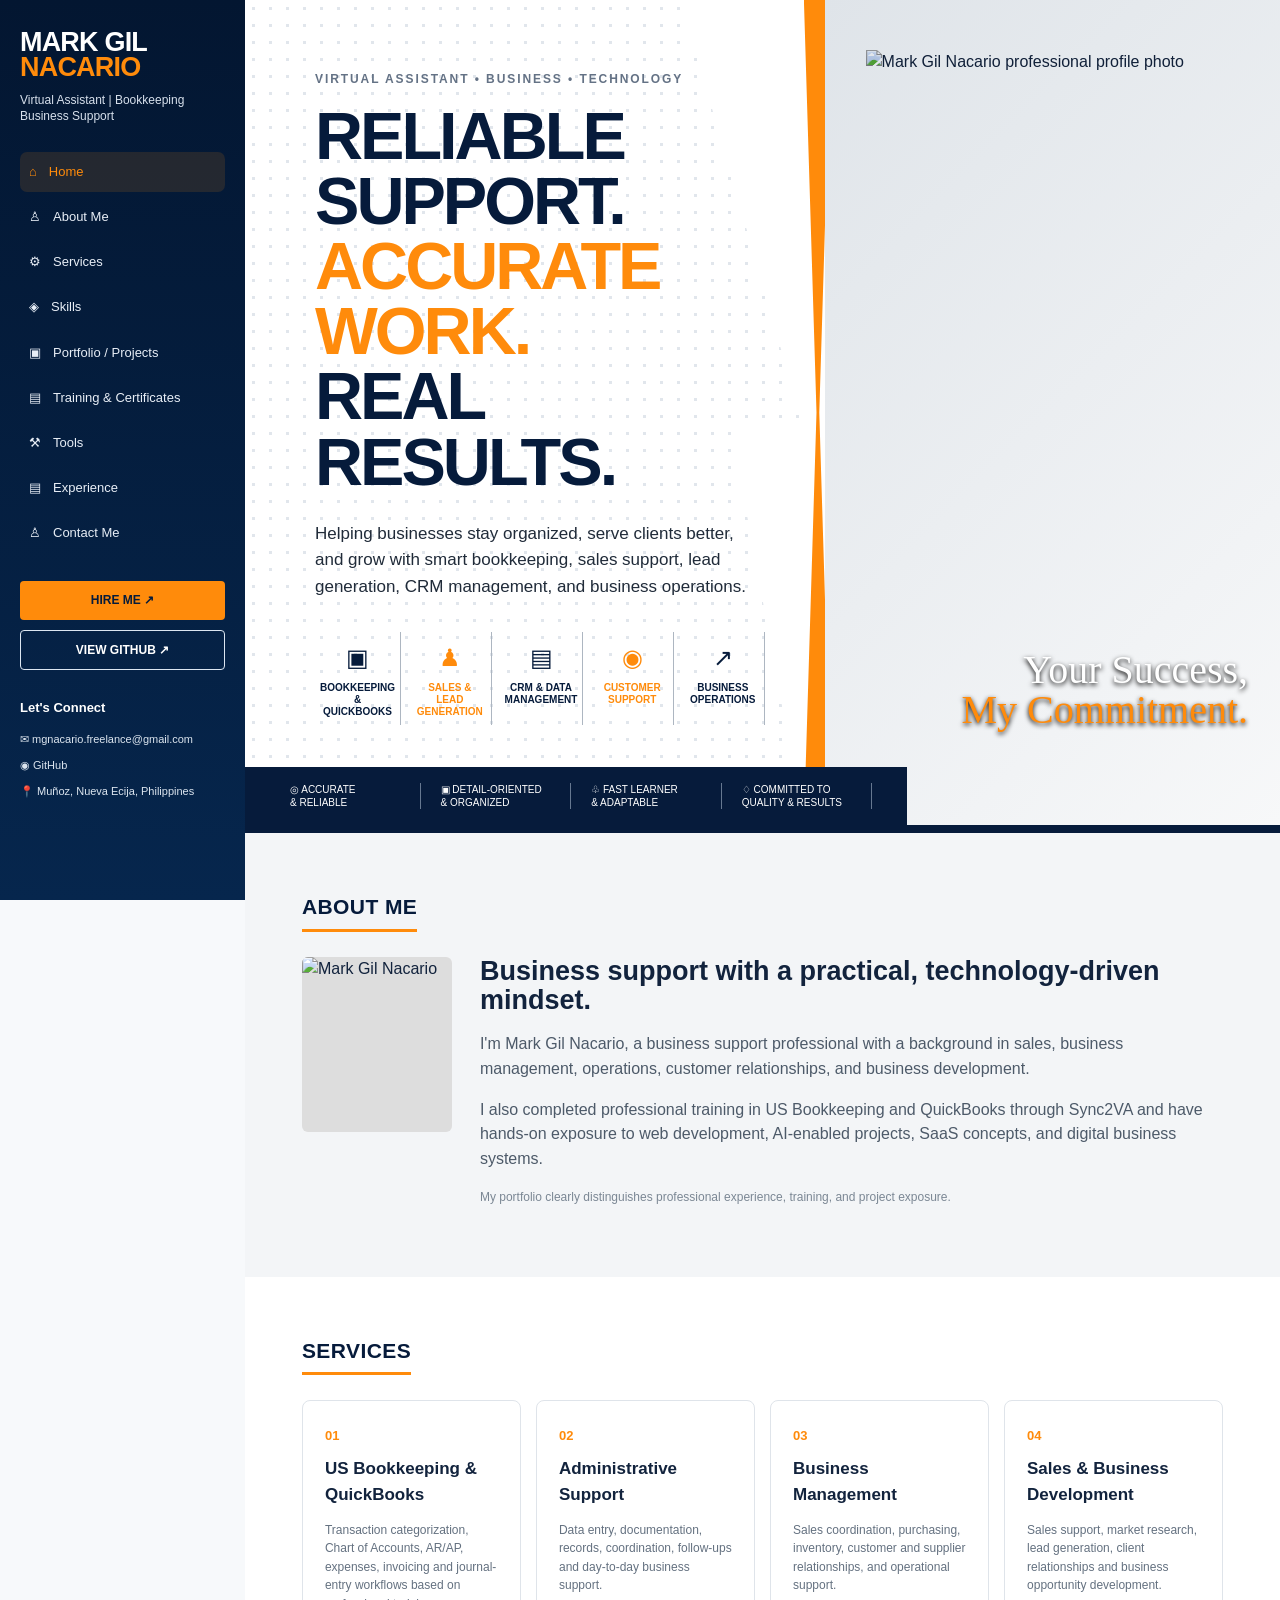
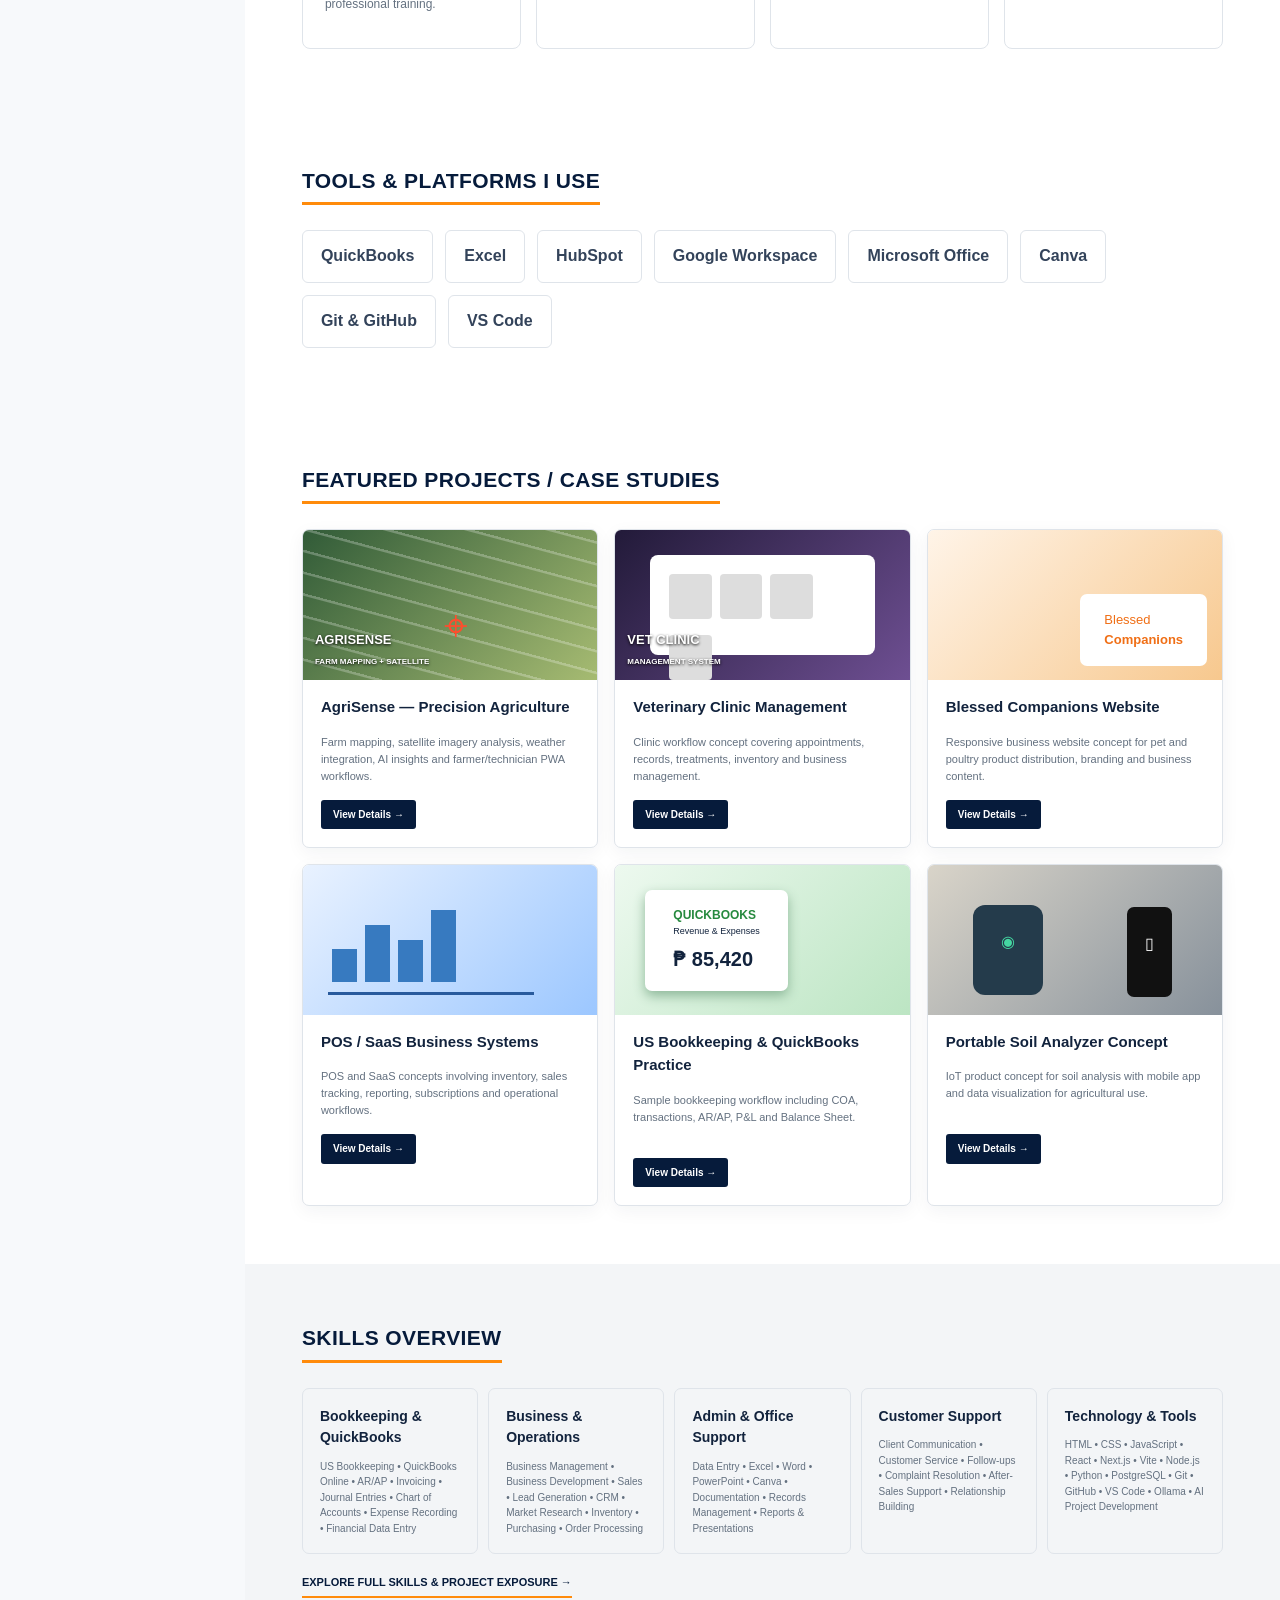
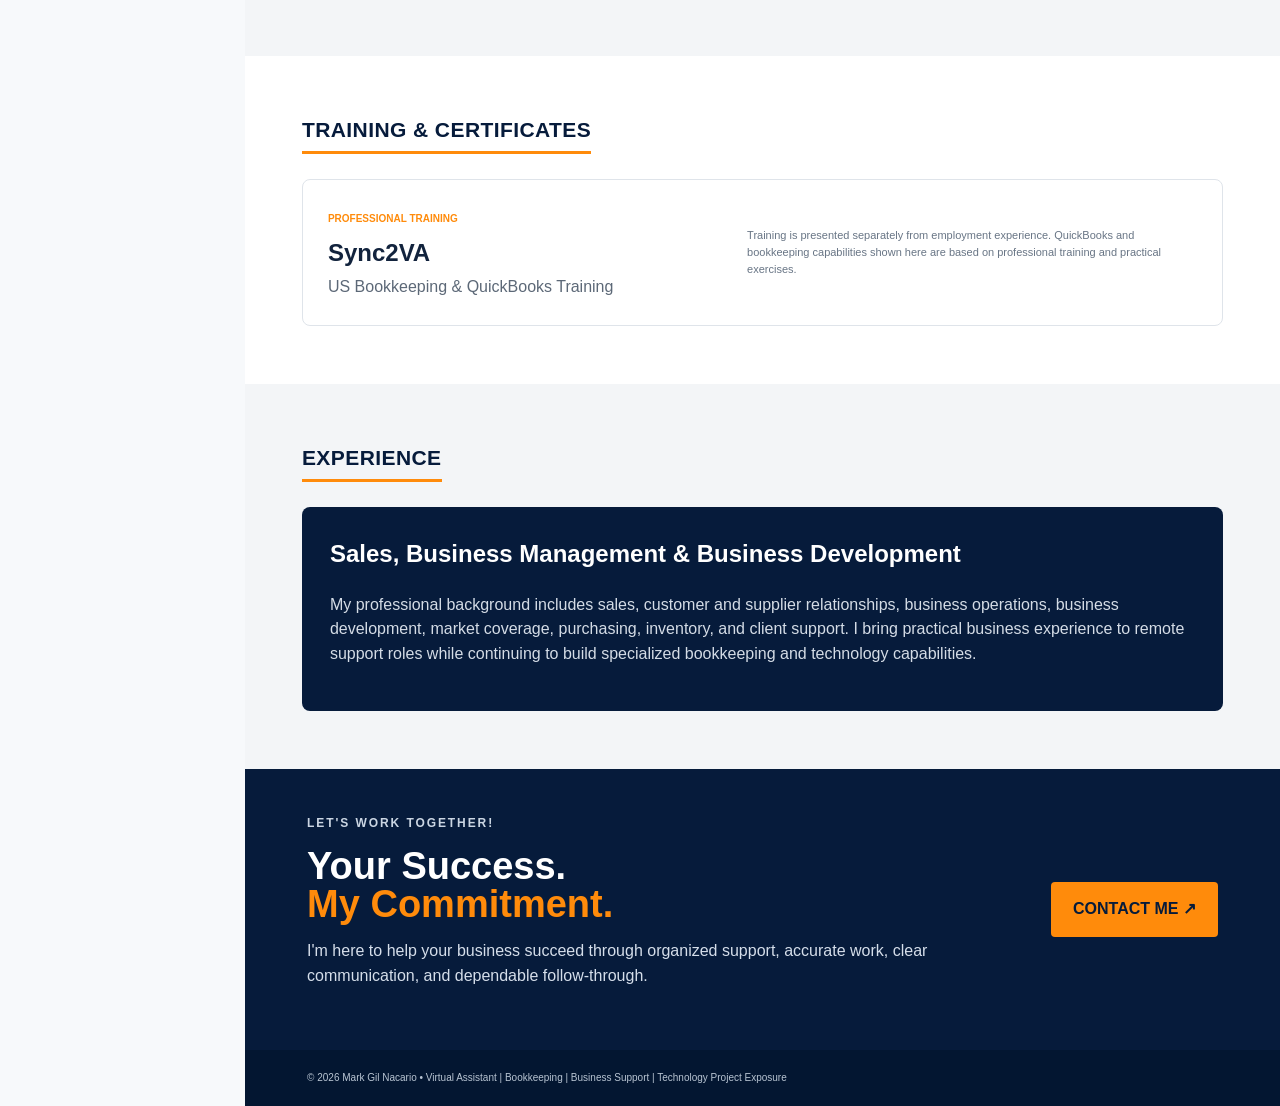
==== commit 8ea7e63c: "Add fixed navigation stylesheet" ====
--- a/index.html
+++ b/index.html
@@ -1,4 +1,4 @@
-<!doctype html><html lang="en"><head><meta charset="UTF-8"><meta name="viewport" content="width=device-width,initial-scale=1"><meta name="description" content="Mark Gil Nacario — Virtual Assistant, Bookkeeping, QuickBooks, Business Support and Technology Portfolio"><title>Mark Gil Nacario | Professional Portfolio</title><link rel="stylesheet" href="styles.css"></head><body>
+<!doctype html><html lang="en"><head><meta charset="UTF-8"><meta name="viewport" content="width=device-width,initial-scale=1"><meta name="description" content="Mark Gil Nacario — Virtual Assistant, Bookkeeping, QuickBooks, Business Support and Technology Portfolio"><title>Mark Gil Nacario | Professional Portfolio</title><link rel="stylesheet" href="styles.css"><link rel="stylesheet" href="fixed-nav.css"></head><body>
 <div class="shell">
 <aside class="sidebar"><div class="brand"><div class="brand-name">MARK GIL<br><b>NACARIO</b></div><p>Virtual Assistant | Bookkeeping<br>Business Support</p></div><nav><a class="active" href="#home">⌂ <span>Home</span></a><a href="#about">♙ <span>About Me</span></a><a href="#services">⚙ <span>Services</span></a><a href="skills.html">◈ <span>Skills</span></a><a href="#projects">▣ <span>Portfolio / Projects</span></a><a href="#training">▤ <span>Training & Certificates</span></a><a href="#tools">⚒ <span>Tools</span></a><a href="#experience">▤ <span>Experience</span></a><a href="#contact">♙ <span>Contact Me</span></a></nav><div class="side-actions"><a class="hire" href="mailto:mgnacario.freelance@gmail.com">HIRE ME ↗</a><a class="resume" href="https://github.com/mgnacariofreelance-afk">VIEW GITHUB ↗</a></div><div class="connect"><b>Let's Connect</b><a href="mailto:mgnacario.freelance@gmail.com">✉ mgnacario.freelance@gmail.com</a><a href="https://github.com/mgnacariofreelance-afk">◉ GitHub</a><span>📍 Muñoz, Nueva Ecija, Philippines</span></div></aside>
 <main class="content">
--- a/styles.css
+++ b/styles.css
@@ -1 +1,905 @@
-*{box-sizing:border-box}html{scroll-behavior:smooth}body{margin:0;font-family:Inter,ui-sans-serif,system-ui,-apple-system,BlinkMacSystemFont,"Segoe UI",sans-serif;color:#17202a;background:#f7f8fa;line-height:1.65}a{color:inherit;text-decoration:none}.container{width:min(1120px,calc(100% - 40px));margin:auto}.narrow{max-width:820px}.site-header{position:sticky;top:0;z-index:10;background:rgba(247,248,250,.94);backdrop-filter:blur(12px);border-bottom:1px solid #e5e7eb}.nav{height:72px;display:flex;align-items:center;justify-content:space-between}.brand{font-weight:800;letter-spacing:-.02em}.nav-links{display:flex;gap:24px;font-size:.92rem;color:#53606d}.nav-links a:hover{color:#111827}.hero{min-height:680px;display:grid;grid-template-columns:1.45fr .7fr;gap:72px;align-items:center;padding:90px 0}.eyebrow{font-size:.76rem;font-weight:800;letter-spacing:.14em;color:#65707c;margin:0 0 14px}.hero h1{font-size:clamp(2.7rem,6vw,5.2rem);line-height:1.02;letter-spacing:-.055em;margin:0 0 24px;max-width:850px}.lead{font-size:1.18rem;color:#52606d;max-width:720px}.actions{display:flex;gap:12px;flex-wrap:wrap;margin-top:32px}.button{display:inline-flex;align-items:center;justify-content:center;padding:12px 19px;border-radius:10px;font-weight:750;border:1px solid #d7dce2}.primary{background:#111827;color:#fff;border-color:#111827}.secondary{background:#fff}.hero-card{background:#111827;color:#fff;border-radius:20px;padding:32px;box-shadow:0 18px 45px rgba(17,24,39,.12)}.hero-card span{display:block;color:#aeb7c2;text-transform:uppercase;letter-spacing:.12em;font-size:.72rem;font-weight:800;margin-bottom:16px}.hero-card strong{font-size:1.7rem;line-height:1.15;display:block}.hero-card p{color:#cbd2da}.section{padding:100px 0}.alt{background:#edf0f3}.section-heading{margin-bottom:38px}.section-heading h2{font-size:clamp(2rem,4vw,3.2rem);line-height:1.08;letter-spacing:-.035em;margin:0 0 14px}.section-heading>p:last-child{color:#65707c;max-width:700px}.grid{display:grid;grid-template-columns:repeat(2,minmax(0,1fr));gap:18px}.card{background:#fff;border:1px solid #e0e4e8;border-radius:16px;padding:28px}.card h3{margin:0 0 10px;font-size:1.25rem}.card p{margin:0;color:#5e6975}.skill-list{display:flex;flex-wrap:wrap;gap:10px}.skill-list span,.tag{border:1px solid #d8dde3;background:#fff;padding:8px 12px;border-radius:999px;font-size:.88rem;color:#47525e}.project{min-height:230px}.tag{display:inline-block;font-size:.68rem;font-weight:800;letter-spacing:.1em;margin-bottom:18px}.training-item{display:flex;justify-content:space-between;gap:20px;align-items:center;border:1px solid #dce1e6;background:#fff;border-radius:16px;padding:24px}.training-item h3{margin:0}.training-item p{margin:3px 0 0;color:#66717d}.training-item span{font-size:.8rem;font-weight:750;color:#66717d}.note{font-size:.88rem;color:#69747f;margin-top:16px}.cta{background:#111827;color:#fff;padding:100px 0}.cta h2{font-size:clamp(2.2rem,5vw,4rem);line-height:1.05;letter-spacing:-.04em;margin:0 0 18px}.cta p:not(.eyebrow){max-width:680px;color:#cbd2da;margin-bottom:28px}.footer{padding:28px 0;color:#77818c;font-size:.82rem}.footer p{margin:0}@media(max-width:800px){.nav{height:auto;padding:18px 0;align-items:flex-start;gap:15px}.nav-links{display:none}.hero{grid-template-columns:1fr;gap:35px;padding:70px 0}.grid{grid-template-columns:1fr}.section{padding:72px 0}.training-item{align-items:flex-start;flex-direction:column}.container{width:min(100% - 28px,1120px)}}+:root {
+  --navy: #061b3b;
+  --navy-2: #0b2b55;
+  --orange: #ff8b0b;
+  --ink: #12233d;
+  --muted: #687585;
+  --line: #dfe4ea;
+  --bg: #f7f9fb;
+}
+
+* {
+  box-sizing: border-box;
+}
+
+html {
+  scroll-behavior: smooth;
+}
+
+body {
+  margin: 0;
+  background: var(--bg);
+  color: var(--ink);
+  font-family: Arial, Helvetica, sans-serif;
+  line-height: 1.55;
+}
+
+a {
+  color: inherit;
+  text-decoration: none;
+}
+
+img {
+  display: block;
+  max-width: 100%;
+}
+
+.shell {
+  display: flex;
+  min-height: 100vh;
+}
+
+/* ==============================
+   SIDEBAR
+   ============================== */
+
+.sidebar {
+  width: 245px;
+  flex: 0 0 245px;
+  min-height: 100vh;
+  position: sticky;
+  top: 0;
+  overflow-y: auto;
+  padding: 30px 20px;
+  color: #fff;
+  background: linear-gradient(180deg, #031631, #06264d);
+}
+
+.brand-name {
+  font-size: 27px;
+  line-height: 0.92;
+  font-weight: 900;
+  letter-spacing: -0.03em;
+}
+
+.brand-name b {
+  color: var(--orange);
+}
+
+.brand p {
+  margin: 12px 0 28px;
+  color: #d7e0ec;
+  font-size: 12px;
+  line-height: 1.35;
+}
+
+.sidebar nav {
+  display: grid;
+  gap: 5px;
+}
+
+.sidebar nav a {
+  display: flex;
+  align-items: center;
+  gap: 12px;
+  padding: 10px 9px;
+  border-radius: 7px;
+  color: #e8eef6;
+  font-size: 13px;
+  transition: 0.2s ease;
+}
+
+.sidebar nav a:hover,
+.sidebar nav .active {
+  background: rgba(255, 139, 11, 0.13);
+  color: var(--orange);
+}
+
+.side-actions {
+  display: grid;
+  gap: 10px;
+  margin: 28px 0;
+}
+
+.side-actions a {
+  padding: 10px;
+  border-radius: 4px;
+  text-align: center;
+  font-size: 12px;
+  font-weight: 800;
+}
+
+.hire {
+  background: var(--orange);
+  color: var(--navy);
+}
+
+.resume {
+  border: 1px solid #dce6f1;
+}
+
+.connect {
+  display: grid;
+  gap: 9px;
+  color: #dce5ef;
+  font-size: 11px;
+}
+
+.connect b {
+  margin-bottom: 3px;
+  color: #fff;
+  font-size: 13px;
+}
+
+.connect a {
+  color: #dce5ef;
+}
+
+/* ==============================
+   MAIN CONTENT
+   ============================== */
+
+.content {
+  width: calc(100% - 245px);
+  min-width: 0;
+  overflow: hidden;
+}
+
+/* ==============================
+   COVER / HERO
+   ============================== */
+
+.cover {
+  position: relative;
+  display: grid;
+  grid-template-columns: 56% 44%;
+  min-height: 700px;
+  overflow: hidden;
+  background: #fff;
+  border-bottom: 8px solid var(--navy);
+}
+
+.cover::before {
+  content: "";
+  position: absolute;
+  left: 0;
+  top: 0;
+  width: 54%;
+  height: 100%;
+  opacity: 0.55;
+  background: radial-gradient(#c9d1dc 1.5px, transparent 1.5px);
+  background-size: 17px 17px;
+  clip-path: polygon(0 0, 78% 0, 100% 52%, 87% 52%, 100% 100%, 0 100%);
+  pointer-events: none;
+}
+
+.cover::after {
+  content: "";
+  position: absolute;
+  left: 54%;
+  top: 0;
+  width: 28px;
+  height: 100%;
+  background: var(--orange);
+  clip-path: polygon(0 0, 100% 0, 55% 50%, 100% 100%, 0 100%, 45% 50%);
+  pointer-events: none;
+}
+
+.cover-copy {
+  position: relative;
+  z-index: 2;
+  align-self: center;
+  padding: 70px 60px 100px 70px;
+}
+
+.kicker {
+  margin: 0 0 15px;
+  color: #647285;
+  font-size: 12px;
+  font-weight: 900;
+  letter-spacing: 0.16em;
+}
+
+.cover h1 {
+  margin: 0 0 26px;
+  color: var(--navy);
+  font-size: clamp(42px, 5.2vw, 75px);
+  line-height: 0.98;
+  letter-spacing: -0.045em;
+}
+
+.cover h1 em {
+  color: var(--orange);
+  font-style: normal;
+}
+
+.cover-copy > p:not(.kicker) {
+  max-width: 670px;
+  color: #202b39;
+  font-size: 17px;
+}
+
+.service-icons {
+  display: grid;
+  grid-template-columns: repeat(5, 1fr);
+  gap: 8px;
+  max-width: 690px;
+  margin-top: 32px;
+}
+
+.service-icons div {
+  padding: 7px 5px;
+  color: var(--navy);
+  border-right: 1px solid #adb6c1;
+  text-align: center;
+  font-size: 24px;
+}
+
+.service-icons div:nth-child(2),
+.service-icons div:nth-child(4) {
+  color: var(--orange);
+}
+
+.service-icons b {
+  display: block;
+  margin-top: 6px;
+  font-size: 10px;
+  line-height: 1.2;
+}
+
+.portrait-wrap {
+  position: relative;
+  z-index: 1;
+  display: flex;
+  align-items: flex-end;
+  justify-content: center;
+  min-height: 700px;
+  overflow: hidden;
+  background: linear-gradient(135deg, #dfe4e9, #f7f8f9);
+}
+
+.portrait-frame {
+  display: flex;
+  align-items: flex-end;
+  justify-content: center;
+  width: 82%;
+  height: 94%;
+  overflow: hidden;
+}
+
+.portrait-frame img {
+  width: 100%;
+  height: 100%;
+  object-fit: cover;
+  object-position: center top;
+  mix-blend-mode: multiply;
+}
+
+.signature {
+  position: absolute;
+  right: 7%;
+  bottom: 95px;
+  color: #fff;
+  font-family: cursive;
+  font-size: 40px;
+  line-height: 1;
+  text-align: right;
+  text-shadow: 0 2px 5px #000;
+}
+
+.signature span {
+  color: var(--orange);
+}
+
+.cover-bottom {
+  position: absolute;
+  z-index: 5;
+  bottom: 0;
+  left: 0;
+  display: grid;
+  grid-template-columns: repeat(4, 1fr);
+  width: 64%;
+  padding: 16px 35px;
+  gap: 10px;
+  color: #fff;
+  background: var(--navy);
+}
+
+.cover-bottom span {
+  padding-left: 10px;
+  border-right: 1px solid #667890;
+  font-size: 10px;
+  line-height: 1.3;
+}
+
+/* ==============================
+   SECTIONS
+   ============================== */
+
+.section {
+  padding: 58px 5.5%;
+  background: #fff;
+}
+
+.section:nth-of-type(even) {
+  background: #f3f5f7;
+}
+
+.section-title {
+  display: inline-block;
+  margin-bottom: 25px;
+  padding-bottom: 5px;
+  color: var(--navy);
+  border-bottom: 3px solid var(--orange);
+  font-size: 21px;
+  font-weight: 900;
+  letter-spacing: 0.02em;
+}
+
+/* ==============================
+   ABOUT
+   ============================== */
+
+.about-grid {
+  display: grid;
+  grid-template-columns: 150px 1fr;
+  gap: 28px;
+  max-width: 920px;
+}
+
+.mini-profile {
+  height: 175px;
+  overflow: hidden;
+  border-radius: 6px;
+  background: #ddd;
+}
+
+.mini-profile img {
+  width: 100%;
+  height: 100%;
+  object-fit: cover;
+  object-position: center top;
+}
+
+.about h2 {
+  margin: 0 0 12px;
+  font-size: 27px;
+  line-height: 1.1;
+}
+
+.about p {
+  max-width: 800px;
+  color: #4d5a69;
+}
+
+.muted {
+  color: #7b8794 !important;
+  font-size: 12px;
+}
+
+/* ==============================
+   SERVICES
+   ============================== */
+
+.service-grid {
+  display: grid;
+  grid-template-columns: repeat(4, 1fr);
+  gap: 15px;
+}
+
+.service-grid article {
+  padding: 22px;
+  border: 1px solid var(--line);
+  border-radius: 8px;
+  background: #fff;
+}
+
+.service-grid b {
+  color: var(--orange);
+  font-size: 13px;
+}
+
+.service-grid h3 {
+  margin: 8px 0;
+  font-size: 17px;
+}
+
+.service-grid p {
+  color: #647180;
+  font-size: 12px;
+}
+
+/* ==============================
+   TOOLS
+   ============================== */
+
+.tools {
+  background: #fff !important;
+}
+
+.tool-row {
+  display: flex;
+  flex-wrap: wrap;
+  gap: 12px;
+}
+
+.tool-row span {
+  padding: 13px 18px;
+  color: #33435a;
+  border: 1px solid var(--line);
+  border-radius: 6px;
+  background: #fff;
+  font-weight: 800;
+}
+
+/* ==============================
+   PROJECTS
+   ============================== */
+
+.project-grid {
+  display: grid;
+  grid-template-columns: repeat(3, 1fr);
+  gap: 16px;
+}
+
+.project-card {
+  overflow: hidden;
+  border: 1px solid var(--line);
+  border-radius: 7px;
+  background: #fff;
+  box-shadow: 0 5px 18px rgba(13, 32, 55, 0.05);
+}
+
+.project-card h3,
+.project-card p,
+.project-card a {
+  margin-left: 18px;
+  margin-right: 18px;
+}
+
+.project-card h3 {
+  margin-top: 15px;
+  font-size: 15px;
+}
+
+.project-card p {
+  min-height: 55px;
+  color: #647180;
+  font-size: 11px;
+}
+
+.project-card a {
+  display: inline-block;
+  margin-bottom: 18px;
+  padding: 7px 12px;
+  border-radius: 3px;
+  color: #fff;
+  background: var(--navy);
+  font-size: 10px;
+  font-weight: 800;
+}
+
+.project-visual {
+  position: relative;
+  height: 150px;
+  overflow: hidden;
+}
+
+.agrisense {
+  background: linear-gradient(135deg, #315b38, #a6bb72);
+}
+
+.map-grid {
+  position: absolute;
+  inset: 0;
+  background: repeating-linear-gradient(15deg, transparent 0 18px, rgba(255, 255, 255, 0.25) 19px 21px);
+}
+
+.map-pin {
+  position: absolute;
+  left: 48%;
+  top: 42%;
+  color: #ff4d2e;
+  font-size: 42px;
+}
+
+.visual-label {
+  position: absolute;
+  left: 12px;
+  bottom: 10px;
+  color: #fff;
+  font-size: 13px;
+  font-weight: 900;
+  text-shadow: 0 1px 3px #000;
+}
+
+.visual-label small {
+  font-size: 8px;
+}
+
+.vet {
+  background: linear-gradient(135deg, #221a39, #6e4f92);
+}
+
+.dash {
+  position: absolute;
+  inset: 25px 35px;
+  padding: 15px;
+  border-radius: 8px;
+  background: #fff;
+}
+
+.dash i {
+  display: inline-block;
+  width: 22%;
+  height: 45px;
+  margin: 2%;
+  border-radius: 4px;
+  background: #ddd;
+}
+
+.blessed {
+  background: linear-gradient(135deg, #fff4e8, #f7c88e);
+}
+
+.pet-card {
+  position: absolute;
+  right: 15px;
+  bottom: 14px;
+  padding: 16px 24px;
+  border-radius: 7px;
+  color: #f06f16;
+  background: #fff;
+  font-size: 13px;
+}
+
+.pos {
+  background: linear-gradient(135deg, #e9f2ff, #9cc7ff);
+}
+
+.chart {
+  position: absolute;
+  left: 25px;
+  bottom: 20px;
+  width: 70%;
+  height: 85px;
+  border-bottom: 3px solid #285a9d;
+}
+
+.chart i {
+  display: inline-block;
+  width: 12%;
+  height: 40%;
+  margin: 0 2%;
+  background: #377ac0;
+  vertical-align: bottom;
+}
+
+.chart i:nth-child(2) { height: 70%; }
+.chart i:nth-child(3) { height: 52%; }
+.chart i:nth-child(4) { height: 88%; }
+
+.books {
+  background: linear-gradient(135deg, #edf9ef, #bce5c3);
+}
+
+.ledger {
+  position: absolute;
+  left: 30px;
+  top: 25px;
+  padding: 16px 28px;
+  border-radius: 7px;
+  background: #fff;
+  box-shadow: 0 5px 12px #8eb89a;
+}
+
+.ledger b,
+.ledger span,
+.ledger strong {
+  display: block;
+}
+
+.ledger b {
+  color: #26893e;
+  font-size: 12px;
+}
+
+.ledger span {
+  font-size: 9px;
+}
+
+.ledger strong {
+  margin-top: 5px;
+  font-size: 20px;
+}
+
+.soil {
+  background: linear-gradient(135deg, #d9d4c9, #87919b);
+}
+
+.device {
+  position: absolute;
+  left: 45px;
+  bottom: 20px;
+  width: 70px;
+  height: 90px;
+  padding-top: 25px;
+  border-radius: 12px;
+  color: #45d7a2;
+  background: #243b4b;
+  text-align: center;
+}
+
+.phone {
+  position: absolute;
+  right: 50px;
+  bottom: 18px;
+  width: 45px;
+  height: 90px;
+  padding-top: 25px;
+  border-radius: 7px;
+  color: #fff;
+  background: #111;
+  text-align: center;
+}
+
+/* ==============================
+   SKILLS
+   ============================== */
+
+.skills {
+  background: #fff;
+}
+
+.skill-columns {
+  display: grid;
+  grid-template-columns: repeat(5, 1fr);
+  gap: 10px;
+}
+
+.skill-columns > div {
+  padding: 17px;
+  border: 1px solid var(--line);
+  border-radius: 7px;
+}
+
+.skill-columns h3 {
+  margin: 0 0 10px;
+  font-size: 14px;
+}
+
+.skill-columns p {
+  margin: 0;
+  color: #647180;
+  font-size: 10px;
+}
+
+.all-skills {
+  display: inline-block;
+  margin-top: 20px;
+  padding-bottom: 4px;
+  color: var(--navy);
+  border-bottom: 2px solid var(--orange);
+  font-size: 11px;
+  font-weight: 900;
+}
+
+/* ==============================
+   TRAINING / EXPERIENCE
+   ============================== */
+
+.training-card {
+  display: flex;
+  justify-content: space-between;
+  gap: 30px;
+  padding: 25px;
+  border: 1px solid var(--line);
+  border-radius: 8px;
+}
+
+.training-card span {
+  color: var(--orange);
+  font-size: 10px;
+  font-weight: 900;
+}
+
+.training-card h2 {
+  margin: 4px 0;
+}
+
+.training-card p {
+  margin: 0;
+  color: #5c6877;
+}
+
+.training-note {
+  align-self: center;
+  max-width: 450px;
+  color: #687585;
+  font-size: 11px;
+}
+
+.experience-card {
+  padding: 28px;
+  border-radius: 8px;
+  color: #fff;
+  background: var(--navy);
+}
+
+.experience-card h2 {
+  margin-top: 0;
+}
+
+.experience-card p {
+  color: #d4dce6;
+}
+
+/* ==============================
+   CONTACT / FOOTER
+   ============================== */
+
+.contact {
+  display: flex;
+  align-items: center;
+  justify-content: space-between;
+  gap: 25px;
+  padding: 45px 6%;
+  color: #fff;
+  background: var(--navy);
+}
+
+.contact .kicker {
+  color: #cbd6e3;
+}
+
+.contact h2 {
+  margin: 0;
+  font-size: 38px;
+  line-height: 1;
+}
+
+.contact h2 span {
+  color: var(--orange);
+}
+
+.contact p:not(.kicker) {
+  max-width: 650px;
+  color: #d5deea;
+}
+
+.contact-button {
+  padding: 15px 22px;
+  border-radius: 4px;
+  color: var(--navy);
+  background: var(--orange);
+  font-weight: 900;
+  white-space: nowrap;
+}
+
+footer {
+  padding: 20px 6%;
+  color: #b8c4d2;
+  background: #031631;
+  font-size: 10px;
+}
+
+/* ==============================
+   RESPONSIVE LAYOUT
+   ============================== */
+
+@media (max-width: 1100px) {
+  .sidebar {
+    width: 210px;
+    flex-basis: 210px;
+  }
+
+  .content {
+    width: calc(100% - 210px);
+  }
+
+  .cover {
+    grid-template-columns: 52% 48%;
+  }
+
+  .cover-copy {
+    padding-left: 40px;
+  }
+
+  .cover h1 {
+    font-size: 48px;
+  }
+
+  .service-grid {
+    grid-template-columns: repeat(2, 1fr);
+  }
+
+  .project-grid {
+    grid-template-columns: repeat(2, 1fr);
+  }
+
+  .skill-columns {
+    grid-template-columns: repeat(3, 1fr);
+  }
+}
+
+@media (max-width: 760px) {
+  .shell {
+    display: block;
+  }
+
+  .sidebar {
+    position: relative;
+    width: 100%;
+    min-height: auto;
+    height: auto;
+  }
+
+  .sidebar nav {
+    grid-template-columns: repeat(3, 1fr);
+  }
+
+  .content {
+    width: 100%;
+  }
+
+  .cover {
+    display: block;
+    min-height: auto;
+  }
+
+  .cover::before,
+  .cover::after {
+    display: none;
+  }
+
+  .cover-copy {
+    padding: 50px 25px 30px;
+  }
+
+  .cover h1 {
+    font-size: 44px;
+  }
+
+  .portrait-wrap {
+    min-height: 480px;
+  }
+
+  .cover-bottom {
+    position: relative;
+    width: 100%;
+    grid-template-columns: repeat(2, 1fr);
+  }
+
+  .service-icons {
+    grid-template-columns: repeat(3, 1fr);
+  }
+
+  .about-grid,
+  .service-grid,
+  .project-grid,
+  .skill-columns {
+    grid-template-columns: 1fr;
+  }
+
+  .section {
+    padding: 45px 25px;
+  }
+
+  .training-card,
+  .contact {
+    display: block;
+  }
+
+  .contact-button {
+    display: inline-block;
+    margin-top: 15px;
+  }
+
+  .sidebar nav a {
+    font-size: 11px;
+  }
+
+  .side-actions {
+    grid-template-columns: 1fr 1fr;
+  }
+}
--- a/fixed-nav.css
+++ b/fixed-nav.css
@@ -0,0 +1,49 @@
+/* Fixed left navigation shared by the portfolio pages */
+.sidebar {
+  position: fixed !important;
+  top: 0;
+  left: 0;
+  bottom: 0;
+  width: 245px;
+  height: 100vh;
+  min-height: 100vh;
+  z-index: 1000;
+  overflow-y: auto;
+  overflow-x: hidden;
+  -webkit-overflow-scrolling: touch;
+}
+
+.content {
+  width: auto !important;
+  min-width: 0;
+  margin-left: 245px;
+}
+
+@media (max-width: 1100px) {
+  .sidebar {
+    width: 210px;
+  }
+
+  .content {
+    margin-left: 210px;
+  }
+}
+
+@media (max-width: 760px) {
+  .sidebar {
+    position: relative !important;
+    top: auto;
+    left: auto;
+    bottom: auto;
+    width: 100%;
+    height: auto;
+    min-height: auto;
+    max-height: none;
+    overflow: visible;
+  }
+
+  .content {
+    margin-left: 0;
+    width: 100% !important;
+  }
+}
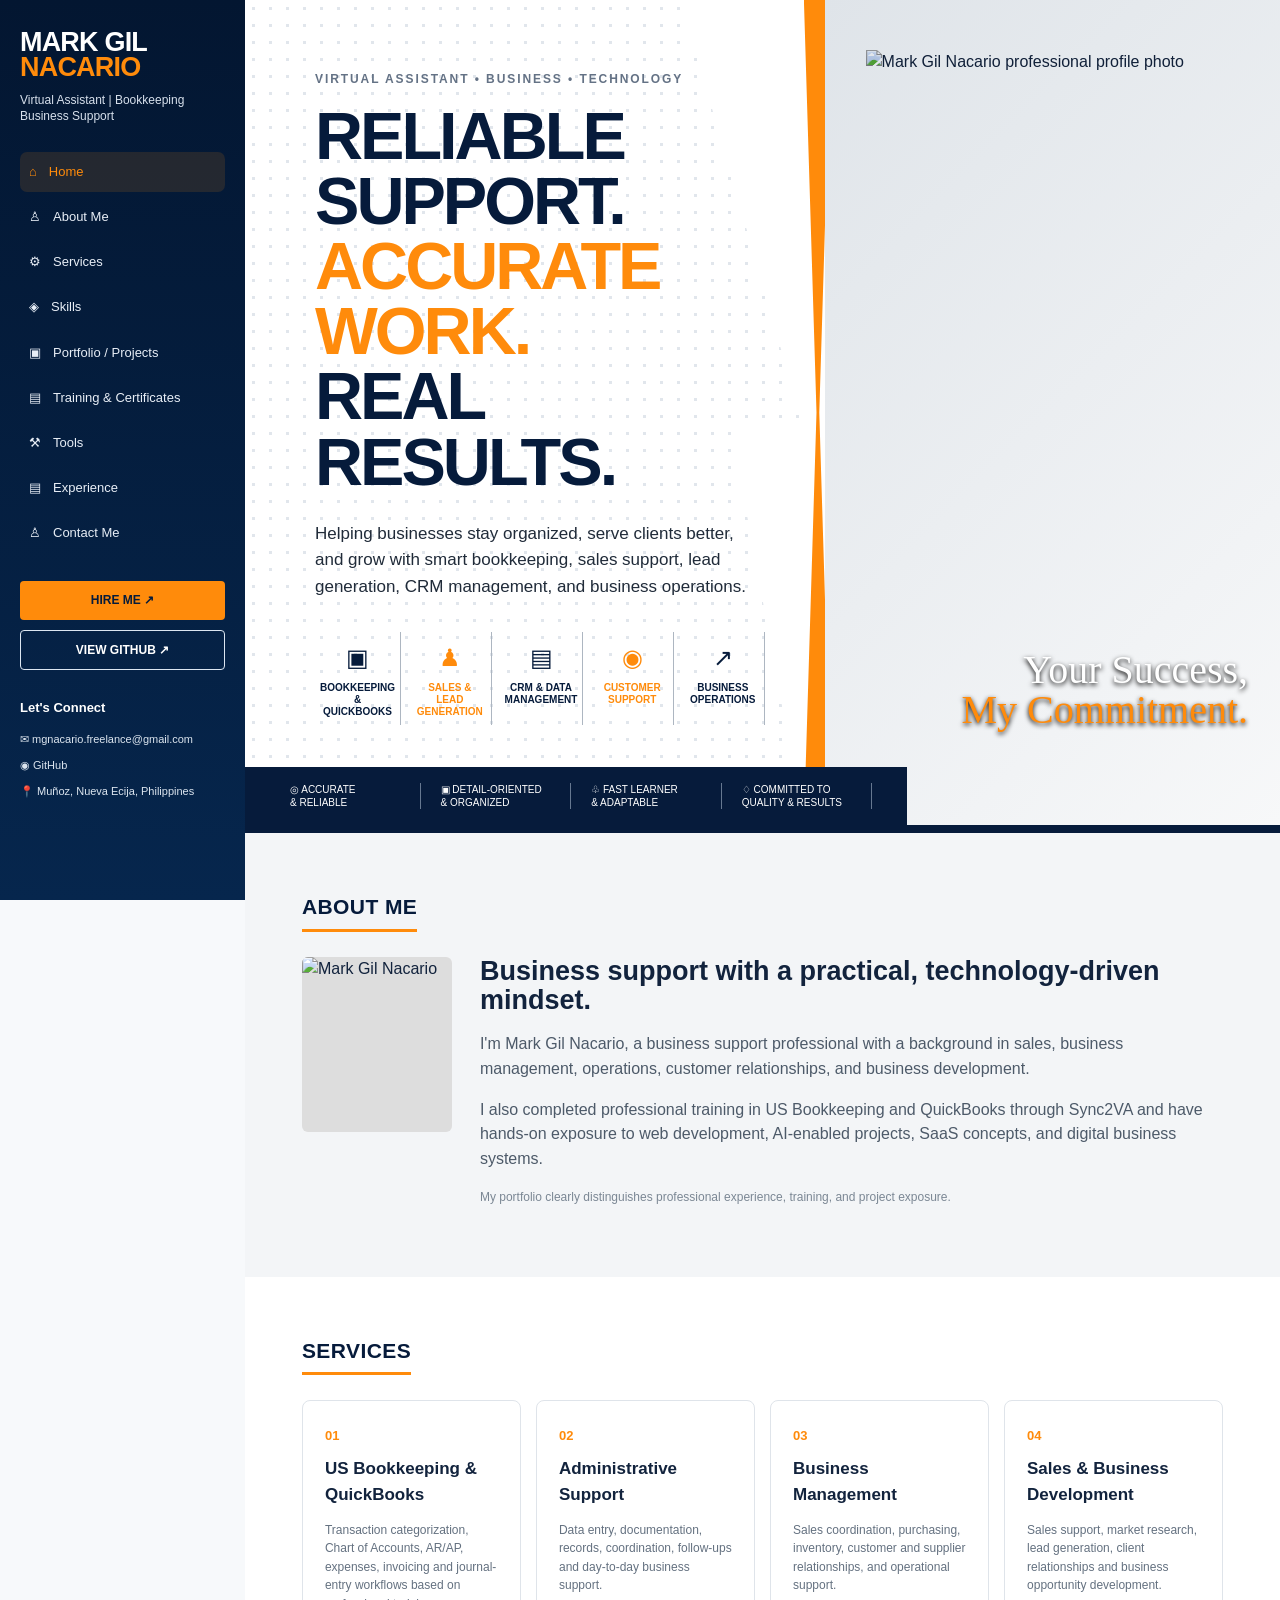
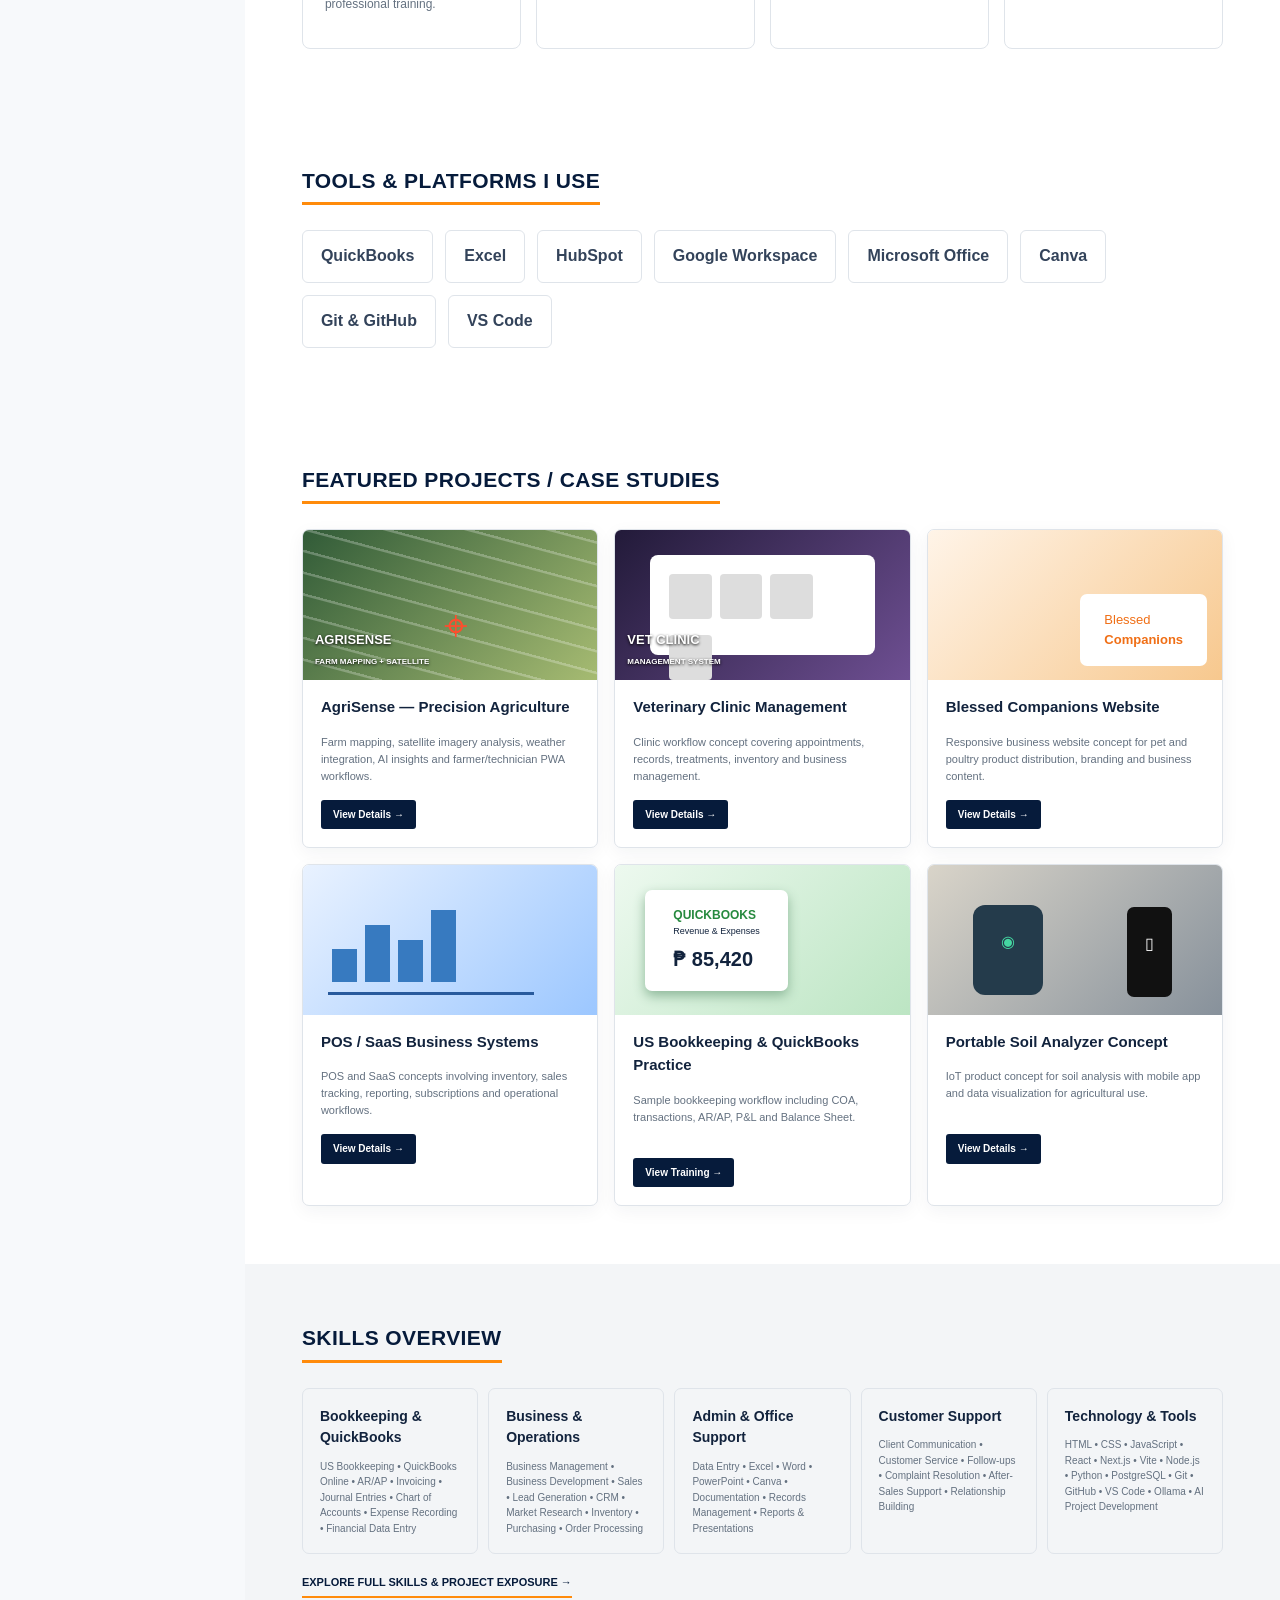
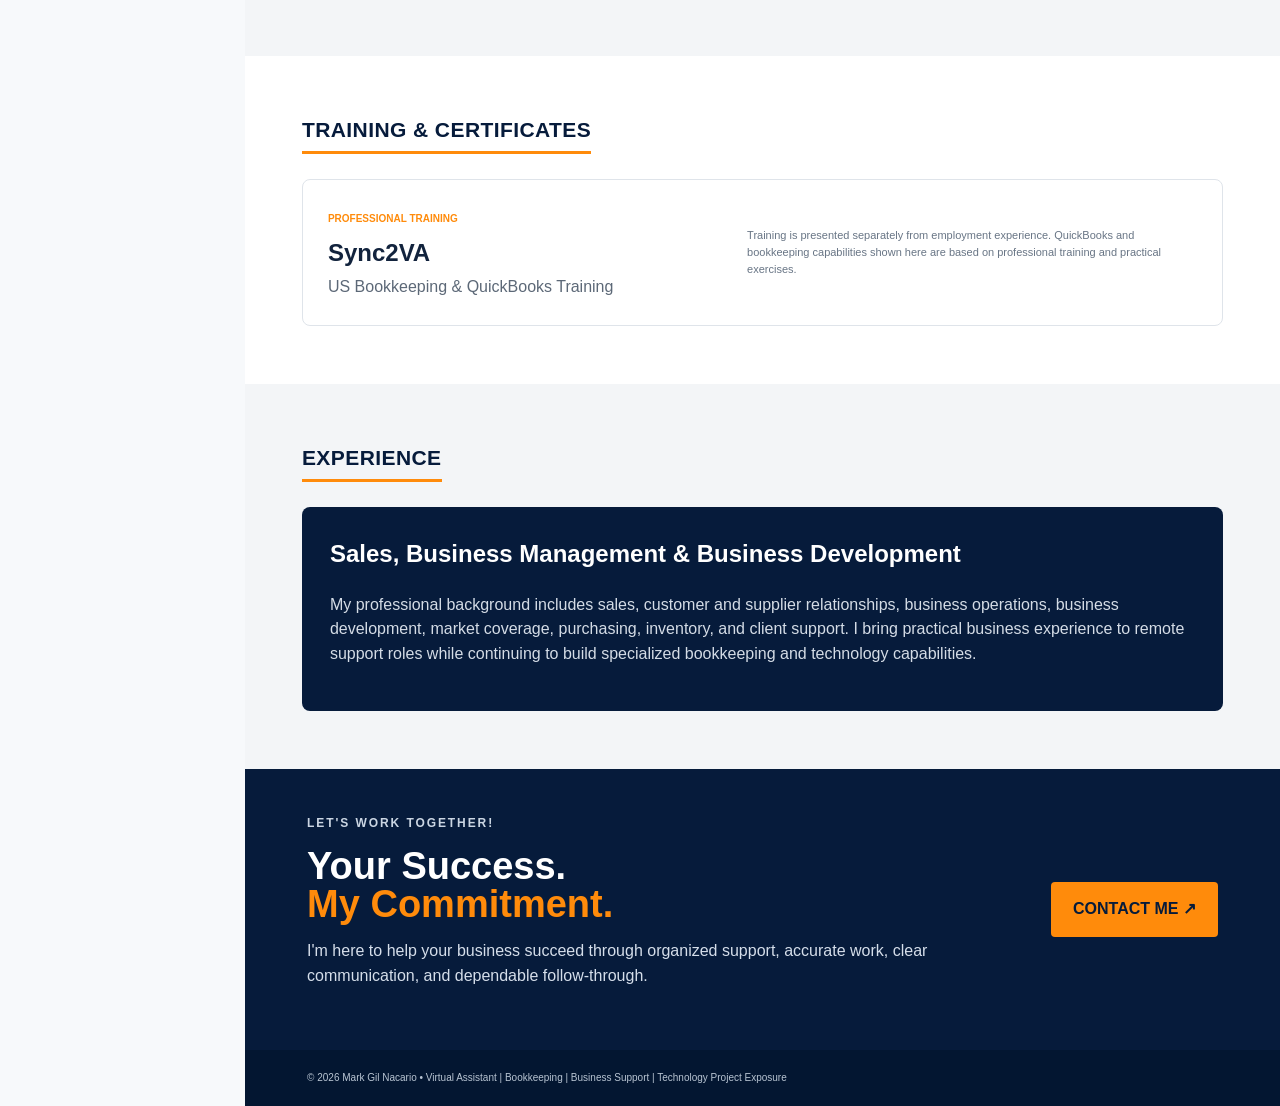
==== commit e0c647ff: "Point skills navigation to fixed skills page" ====
--- a/index.html
+++ b/index.html
@@ -1,15 +1,11 @@
 <!doctype html><html lang="en"><head><meta charset="UTF-8"><meta name="viewport" content="width=device-width,initial-scale=1"><meta name="description" content="Mark Gil Nacario — Virtual Assistant, Bookkeeping, QuickBooks, Business Support and Technology Portfolio"><title>Mark Gil Nacario | Professional Portfolio</title><link rel="stylesheet" href="styles.css"><link rel="stylesheet" href="fixed-nav.css"></head><body>
-<div class="shell">
-<aside class="sidebar"><div class="brand"><div class="brand-name">MARK GIL<br><b>NACARIO</b></div><p>Virtual Assistant | Bookkeeping<br>Business Support</p></div><nav><a class="active" href="#home">⌂ <span>Home</span></a><a href="#about">♙ <span>About Me</span></a><a href="#services">⚙ <span>Services</span></a><a href="skills.html">◈ <span>Skills</span></a><a href="#projects">▣ <span>Portfolio / Projects</span></a><a href="#training">▤ <span>Training & Certificates</span></a><a href="#tools">⚒ <span>Tools</span></a><a href="#experience">▤ <span>Experience</span></a><a href="#contact">♙ <span>Contact Me</span></a></nav><div class="side-actions"><a class="hire" href="mailto:mgnacario.freelance@gmail.com">HIRE ME ↗</a><a class="resume" href="https://github.com/mgnacariofreelance-afk">VIEW GITHUB ↗</a></div><div class="connect"><b>Let's Connect</b><a href="mailto:mgnacario.freelance@gmail.com">✉ mgnacario.freelance@gmail.com</a><a href="https://github.com/mgnacariofreelance-afk">◉ GitHub</a><span>📍 Muñoz, Nueva Ecija, Philippines</span></div></aside>
-<main class="content">
-<section id="home" class="cover"><div class="cover-copy"><p class="kicker">VIRTUAL ASSISTANT • BUSINESS • TECHNOLOGY</p><h1>RELIABLE SUPPORT.<br><em>ACCURATE WORK.</em><br>REAL RESULTS.</h1><p>Helping businesses stay organized, serve clients better, and grow with smart bookkeeping, sales support, lead generation, CRM management, and business operations.</p><div class="service-icons"><div>▣<b>BOOKKEEPING<br>& QUICKBOOKS</b></div><div>♟<b>SALES & LEAD<br>GENERATION</b></div><div>▤<b>CRM & DATA<br>MANAGEMENT</b></div><div>◉<b>CUSTOMER<br>SUPPORT</b></div><div>↗<b>BUSINESS<br>OPERATIONS</b></div></div></div><div class="portrait-wrap"><div class="portrait-frame"><img src="https://github.com/mgnacariofreelance-afk.png" alt="Mark Gil Nacario professional profile photo"></div><div class="signature">Your Success,<br><span>My Commitment.</span></div></div><div class="cover-bottom"><span>◎ ACCURATE<br>& RELIABLE</span><span>▣ DETAIL-ORIENTED<br>& ORGANIZED</span><span>♧ FAST LEARNER<br>& ADAPTABLE</span><span>♢ COMMITTED TO<br>QUALITY & RESULTS</span></div></section>
+<div class="shell"><aside class="sidebar"><div class="brand"><div class="brand-name">MARK GIL<br><b>NACARIO</b></div><p>Virtual Assistant | Bookkeeping<br>Business Support</p></div><nav><a class="active" href="#home">⌂ <span>Home</span></a><a href="#about">♙ <span>About Me</span></a><a href="#services">⚙ <span>Services</span></a><a href="skills-fixed.html">◈ <span>Skills</span></a><a href="#projects">▣ <span>Portfolio / Projects</span></a><a href="#training">▤ <span>Training & Certificates</span></a><a href="#tools">⚒ <span>Tools</span></a><a href="#experience">▤ <span>Experience</span></a><a href="#contact">♙ <span>Contact Me</span></a></nav><div class="side-actions"><a class="hire" href="mailto:mgnacario.freelance@gmail.com">HIRE ME ↗</a><a class="resume" href="https://github.com/mgnacariofreelance-afk">VIEW GITHUB ↗</a></div><div class="connect"><b>Let's Connect</b><a href="mailto:mgnacario.freelance@gmail.com">✉ mgnacario.freelance@gmail.com</a><a href="https://github.com/mgnacariofreelance-afk">◉ GitHub</a><span>📍 Muñoz, Nueva Ecija, Philippines</span></div></aside>
+<main class="content"><section id="home" class="cover"><div class="cover-copy"><p class="kicker">VIRTUAL ASSISTANT • BUSINESS • TECHNOLOGY</p><h1>RELIABLE SUPPORT.<br><em>ACCURATE WORK.</em><br>REAL RESULTS.</h1><p>Helping businesses stay organized, serve clients better, and grow with smart bookkeeping, sales support, lead generation, CRM management, and business operations.</p><div class="service-icons"><div>▣<b>BOOKKEEPING<br>& QUICKBOOKS</b></div><div>♟<b>SALES & LEAD<br>GENERATION</b></div><div>▤<b>CRM & DATA<br>MANAGEMENT</b></div><div>◉<b>CUSTOMER<br>SUPPORT</b></div><div>↗<b>BUSINESS<br>OPERATIONS</b></div></div></div><div class="portrait-wrap"><div class="portrait-frame"><img src="https://github.com/mgnacariofreelance-afk.png" alt="Mark Gil Nacario professional profile photo"></div><div class="signature">Your Success,<br><span>My Commitment.</span></div></div><div class="cover-bottom"><span>◎ ACCURATE<br>& RELIABLE</span><span>▣ DETAIL-ORIENTED<br>& ORGANIZED</span><span>♧ FAST LEARNER<br>& ADAPTABLE</span><span>♢ COMMITTED TO<br>QUALITY & RESULTS</span></div></section>
 <section id="about" class="section about"><div class="section-title">ABOUT ME</div><div class="about-grid"><div class="mini-profile"><img src="https://github.com/mgnacariofreelance-afk.png" alt="Mark Gil Nacario"></div><div><h2>Business support with a practical, technology-driven mindset.</h2><p>I'm Mark Gil Nacario, a business support professional with a background in sales, business management, operations, customer relationships, and business development.</p><p>I also completed professional training in US Bookkeeping and QuickBooks through Sync2VA and have hands-on exposure to web development, AI-enabled projects, SaaS concepts, and digital business systems.</p><p class="muted">My portfolio clearly distinguishes professional experience, training, and project exposure.</p></div></div></section>
 <section id="services" class="section"><div class="section-title">SERVICES</div><div class="service-grid"><article><b>01</b><h3>US Bookkeeping & QuickBooks</h3><p>Transaction categorization, Chart of Accounts, AR/AP, expenses, invoicing and journal-entry workflows based on professional training.</p></article><article><b>02</b><h3>Administrative Support</h3><p>Data entry, documentation, records, coordination, follow-ups and day-to-day business support.</p></article><article><b>03</b><h3>Business Management</h3><p>Sales coordination, purchasing, inventory, customer and supplier relationships, and operational support.</p></article><article><b>04</b><h3>Sales & Business Development</h3><p>Sales support, market research, lead generation, client relationships and business opportunity development.</p></article></div></section>
 <section id="tools" class="section tools"><div class="section-title">TOOLS & PLATFORMS I USE</div><div class="tool-row"><span>QuickBooks</span><span>Excel</span><span>HubSpot</span><span>Google Workspace</span><span>Microsoft Office</span><span>Canva</span><span>Git & GitHub</span><span>VS Code</span></div></section>
-<section id="projects" class="section"><div class="section-title">FEATURED PROJECTS / CASE STUDIES</div><div class="project-grid"><article class="project-card"><div class="project-visual agrisense"><div class="map-grid"></div><div class="map-pin">⌖</div><div class="visual-label">AGRISENSE<br><small>FARM MAPPING + SATELLITE</small></div></div><h3>AgriSense — Precision Agriculture</h3><p>Farm mapping, satellite imagery analysis, weather integration, AI insights and farmer/technician PWA workflows.</p><a href="skills.html#projects">View Details →</a></article><article class="project-card"><div class="project-visual vet"><div class="dash"><i></i><i></i><i></i><i></i></div><div class="visual-label">VET CLINIC<br><small>MANAGEMENT SYSTEM</small></div></div><h3>Veterinary Clinic Management</h3><p>Clinic workflow concept covering appointments, records, treatments, inventory and business management.</p><a href="skills.html#projects">View Details →</a></article><article class="project-card"><div class="project-visual blessed"><div class="pet-card">Blessed<br><b>Companions</b></div></div><h3>Blessed Companions Website</h3><p>Responsive business website concept for pet and poultry product distribution, branding and business content.</p><a href="skills.html#projects">View Details →</a></article><article class="project-card"><div class="project-visual pos"><div class="chart"><i></i><i></i><i></i><i></i></div></div><h3>POS / SaaS Business Systems</h3><p>POS and SaaS concepts involving inventory, sales tracking, reporting, subscriptions and operational workflows.</p><a href="skills.html#projects">View Details →</a></article><article class="project-card"><div class="project-visual books"><div class="ledger"><b>QUICKBOOKS</b><span>Revenue & Expenses</span><strong>₱ 85,420</strong></div></div><h3>US Bookkeeping & QuickBooks Practice</h3><p>Sample bookkeeping workflow including COA, transactions, AR/AP, P&L and Balance Sheet.</p><a href="skills.html#projects">View Details →</a></article><article class="project-card"><div class="project-visual soil"><div class="device">◉</div><div class="phone">▯</div></div><h3>Portable Soil Analyzer Concept</h3><p>IoT product concept for soil analysis with mobile app and data visualization for agricultural use.</p><a href="skills.html#projects">View Details →</a></article></div></section>
-<section id="skills" class="section skills"><div class="section-title">SKILLS OVERVIEW</div><div class="skill-columns"><div><h3>Bookkeeping & QuickBooks</h3><p>US Bookkeeping • QuickBooks Online • AR/AP • Invoicing • Journal Entries • Chart of Accounts • Expense Recording • Financial Data Entry</p></div><div><h3>Business & Operations</h3><p>Business Management • Business Development • Sales • Lead Generation • CRM • Market Research • Inventory • Purchasing • Order Processing</p></div><div><h3>Admin & Office Support</h3><p>Data Entry • Excel • Word • PowerPoint • Canva • Documentation • Records Management • Reports & Presentations</p></div><div><h3>Customer Support</h3><p>Client Communication • Customer Service • Follow-ups • Complaint Resolution • After-Sales Support • Relationship Building</p></div><div><h3>Technology & Tools</h3><p>HTML • CSS • JavaScript • React • Next.js • Vite • Node.js • Python • PostgreSQL • Git • GitHub • VS Code • Ollama • AI Project Development</p></div></div><a class="all-skills" href="skills.html">EXPLORE FULL SKILLS & PROJECT EXPOSURE →</a></section>
+<section id="projects" class="section"><div class="section-title">FEATURED PROJECTS / CASE STUDIES</div><div class="project-grid"><article class="project-card"><div class="project-visual agrisense"><div class="map-grid"></div><div class="map-pin">⌖</div><div class="visual-label">AGRISENSE<br><small>FARM MAPPING + SATELLITE</small></div></div><h3>AgriSense — Precision Agriculture</h3><p>Farm mapping, satellite imagery analysis, weather integration, AI insights and farmer/technician PWA workflows.</p><a href="skills-fixed.html#projects">View Details →</a></article><article class="project-card"><div class="project-visual vet"><div class="dash"><i></i><i></i><i></i><i></i></div><div class="visual-label">VET CLINIC<br><small>MANAGEMENT SYSTEM</small></div></div><h3>Veterinary Clinic Management</h3><p>Clinic workflow concept covering appointments, records, treatments, inventory and business management.</p><a href="skills-fixed.html#projects">View Details →</a></article><article class="project-card"><div class="project-visual blessed"><div class="pet-card">Blessed<br><b>Companions</b></div></div><h3>Blessed Companions Website</h3><p>Responsive business website concept for pet and poultry product distribution, branding and business content.</p><a href="skills-fixed.html#projects">View Details →</a></article><article class="project-card"><div class="project-visual pos"><div class="chart"><i></i><i></i><i></i><i></i></div></div><h3>POS / SaaS Business Systems</h3><p>POS and SaaS concepts involving inventory, sales tracking, reporting, subscriptions and operational workflows.</p><a href="skills-fixed.html#projects">View Details →</a></article><article class="project-card"><div class="project-visual books"><div class="ledger"><b>QUICKBOOKS</b><span>Revenue & Expenses</span><strong>₱ 85,420</strong></div></div><h3>US Bookkeeping & QuickBooks Practice</h3><p>Sample bookkeeping workflow including COA, transactions, AR/AP, P&L and Balance Sheet.</p><a href="#training">View Training →</a></article><article class="project-card"><div class="project-visual soil"><div class="device">◉</div><div class="phone">▯</div></div><h3>Portable Soil Analyzer Concept</h3><p>IoT product concept for soil analysis with mobile app and data visualization for agricultural use.</p><a href="skills-fixed.html#projects">View Details →</a></article></div></section>
+<section id="skills" class="section skills"><div class="section-title">SKILLS OVERVIEW</div><div class="skill-columns"><div><h3>Bookkeeping & QuickBooks</h3><p>US Bookkeeping • QuickBooks Online • AR/AP • Invoicing • Journal Entries • Chart of Accounts • Expense Recording • Financial Data Entry</p></div><div><h3>Business & Operations</h3><p>Business Management • Business Development • Sales • Lead Generation • CRM • Market Research • Inventory • Purchasing • Order Processing</p></div><div><h3>Admin & Office Support</h3><p>Data Entry • Excel • Word • PowerPoint • Canva • Documentation • Records Management • Reports & Presentations</p></div><div><h3>Customer Support</h3><p>Client Communication • Customer Service • Follow-ups • Complaint Resolution • After-Sales Support • Relationship Building</p></div><div><h3>Technology & Tools</h3><p>HTML • CSS • JavaScript • React • Next.js • Vite • Node.js • Python • PostgreSQL • Git • GitHub • VS Code • Ollama • AI Project Development</p></div></div><a class="all-skills" href="skills-fixed.html">EXPLORE FULL SKILLS & PROJECT EXPOSURE →</a></section>
 <section id="training" class="section training"><div class="section-title">TRAINING & CERTIFICATES</div><div class="training-card"><div><span>PROFESSIONAL TRAINING</span><h2>Sync2VA</h2><p>US Bookkeeping & QuickBooks Training</p></div><div class="training-note">Training is presented separately from employment experience. QuickBooks and bookkeeping capabilities shown here are based on professional training and practical exercises.</div></div></section>
 <section id="experience" class="section"><div class="section-title">EXPERIENCE</div><div class="experience-card"><h2>Sales, Business Management & Business Development</h2><p>My professional background includes sales, customer and supplier relationships, business operations, business development, market coverage, purchasing, inventory, and client support. I bring practical business experience to remote support roles while continuing to build specialized bookkeeping and technology capabilities.</p></div></section>
-<section id="contact" class="contact"><div><p class="kicker">LET'S WORK TOGETHER!</p><h2>Your Success.<br><span>My Commitment.</span></h2><p>I'm here to help your business succeed through organized support, accurate work, clear communication, and dependable follow-through.</p></div><a class="contact-button" href="mailto:mgnacario.freelance@gmail.com">CONTACT ME ↗</a></section>
-<footer>© 2026 Mark Gil Nacario • Virtual Assistant | Bookkeeping | Business Support | Technology Project Exposure</footer>
-</main></div></body></html>+<section id="contact" class="contact"><div><p class="kicker">LET'S WORK TOGETHER!</p><h2>Your Success.<br><span>My Commitment.</span></h2><p>I'm here to help your business succeed through organized support, accurate work, clear communication, and dependable follow-through.</p></div><a class="contact-button" href="mailto:mgnacario.freelance@gmail.com">CONTACT ME ↗</a></section><footer>© 2026 Mark Gil Nacario • Virtual Assistant | Bookkeeping | Business Support | Technology Project Exposure</footer></main></div></body></html>
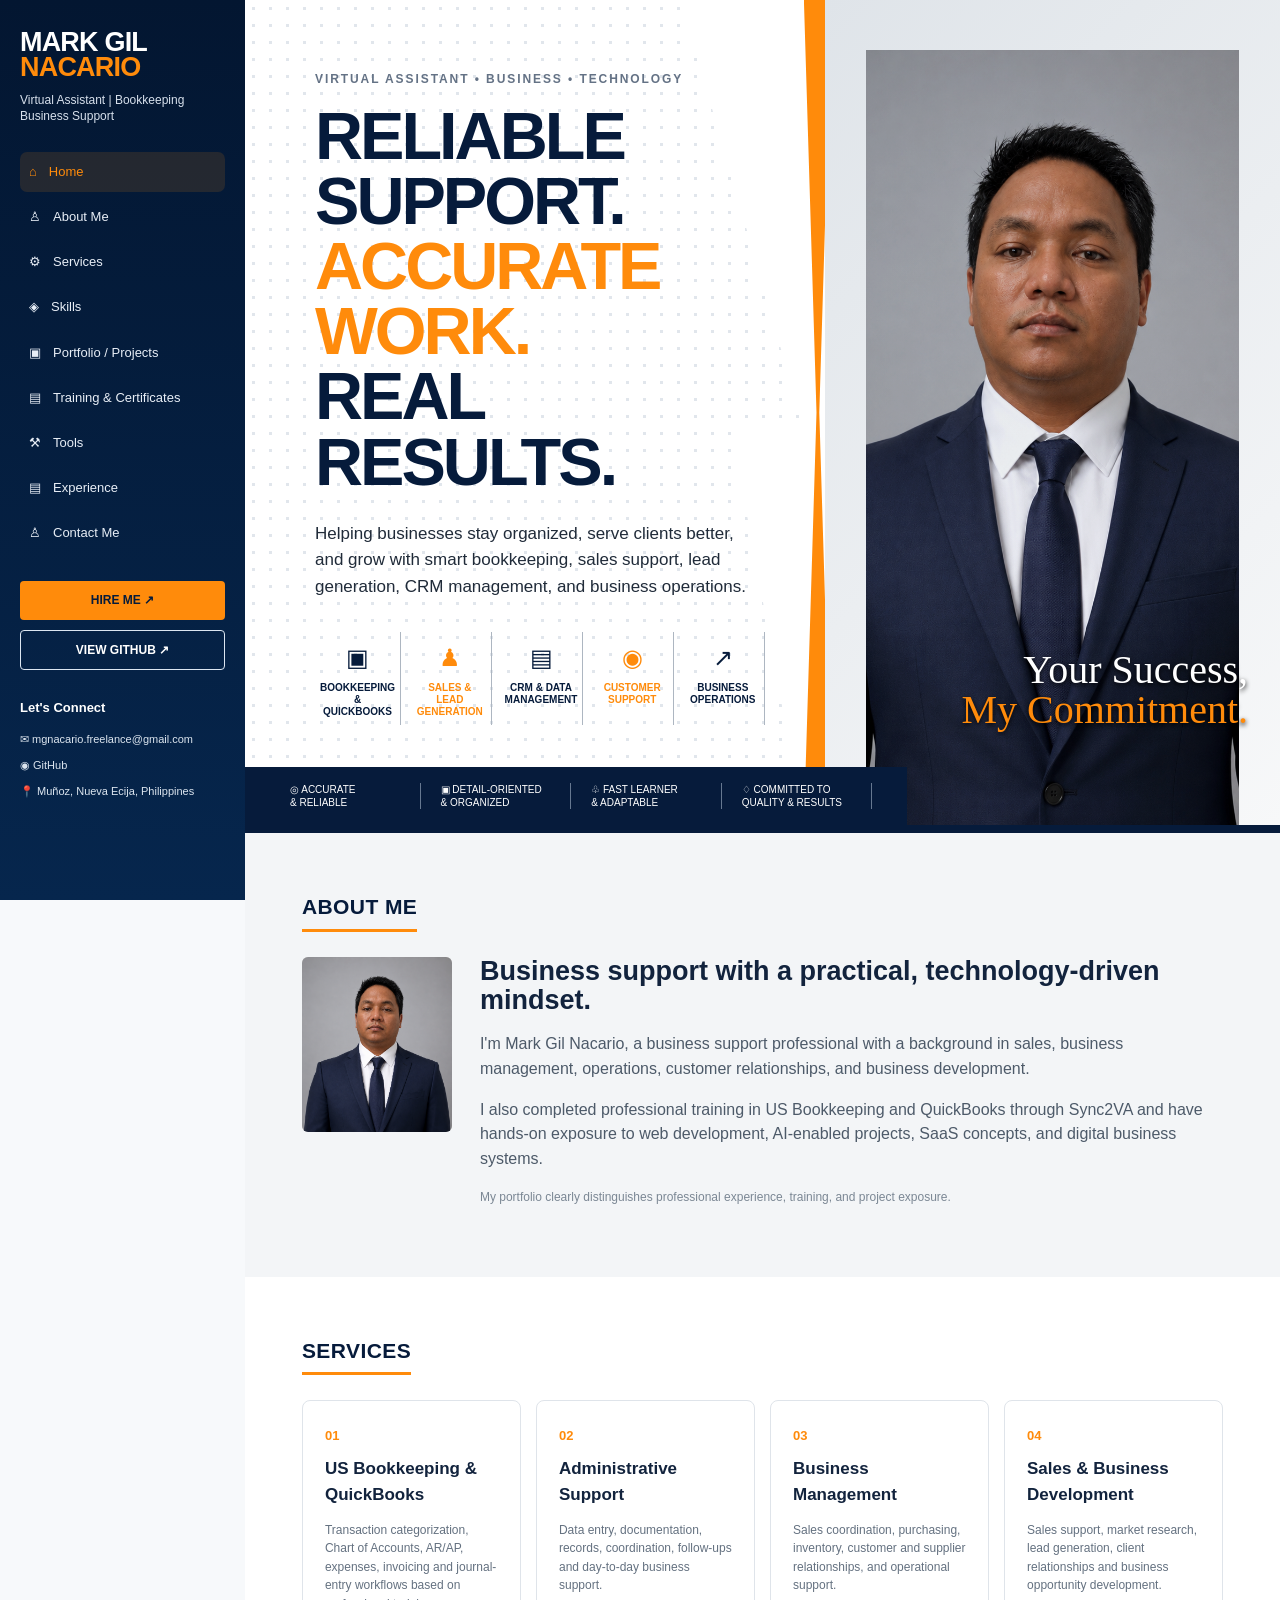
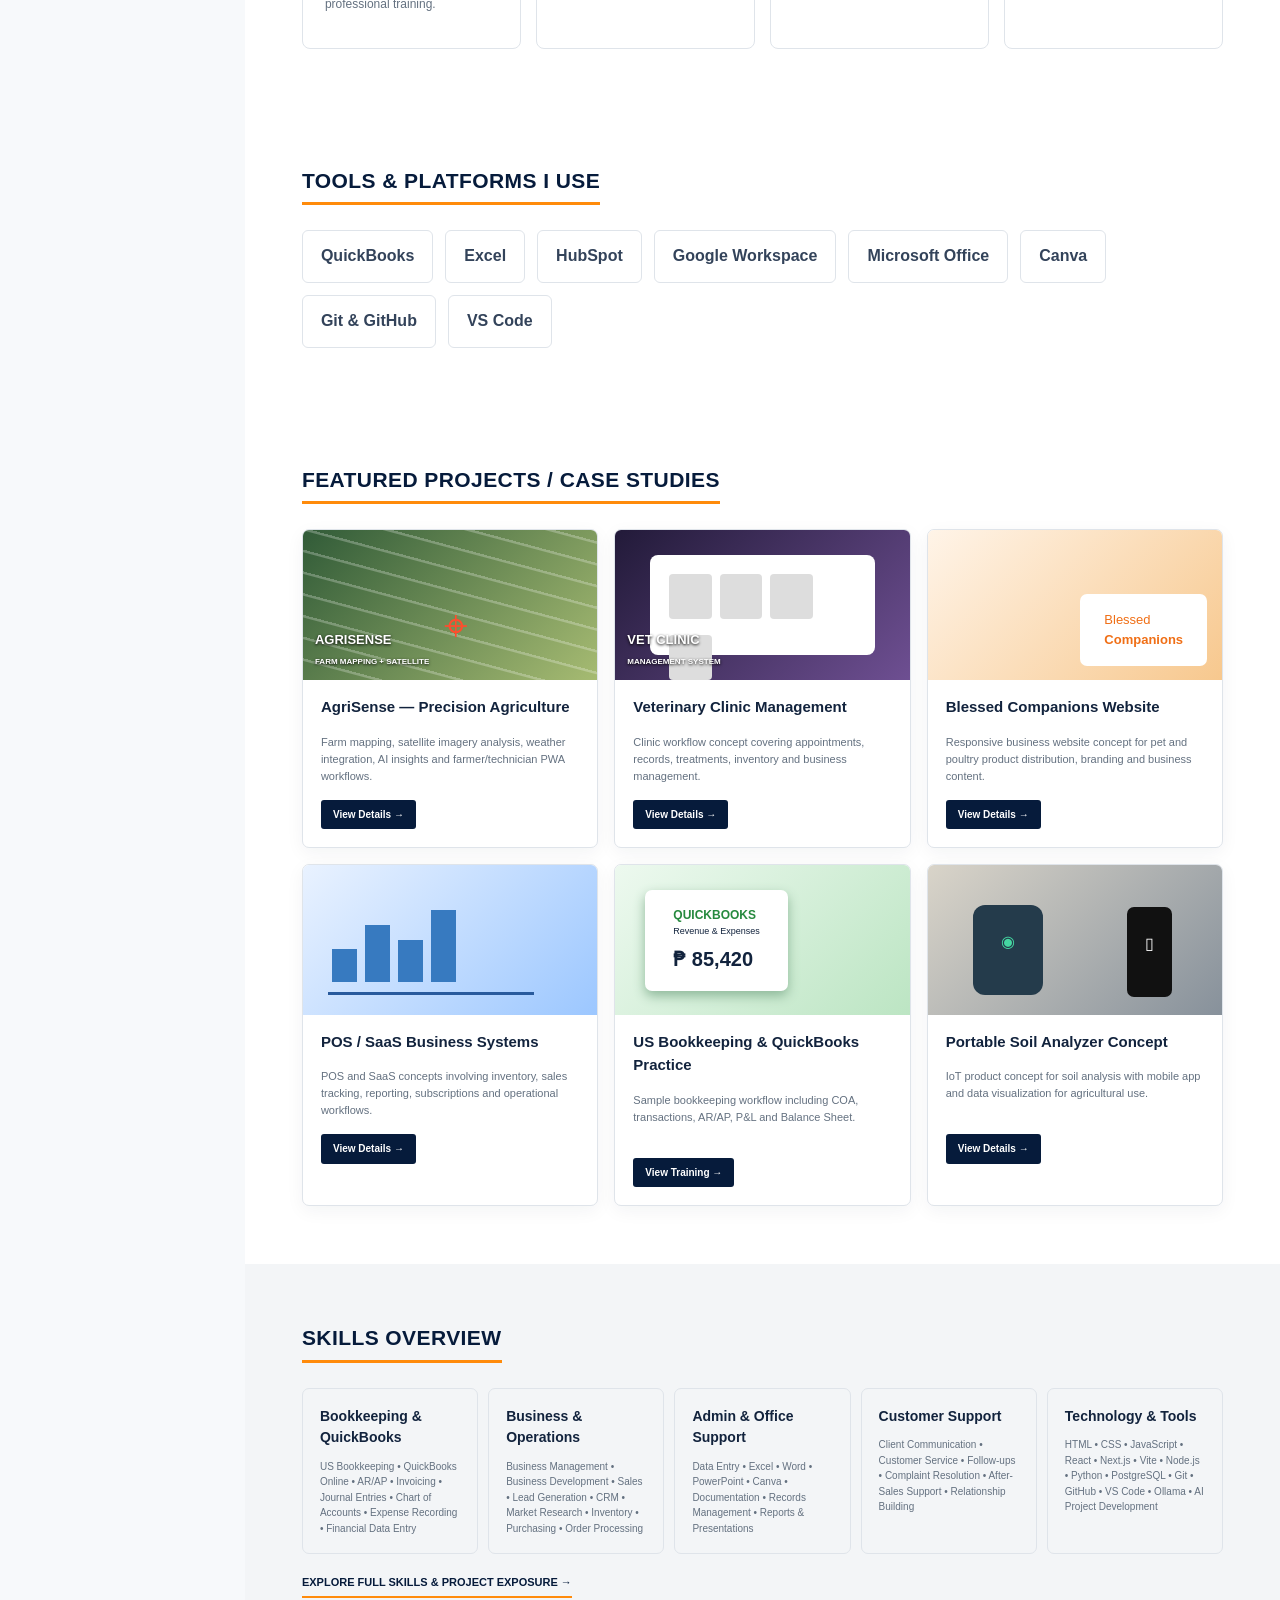
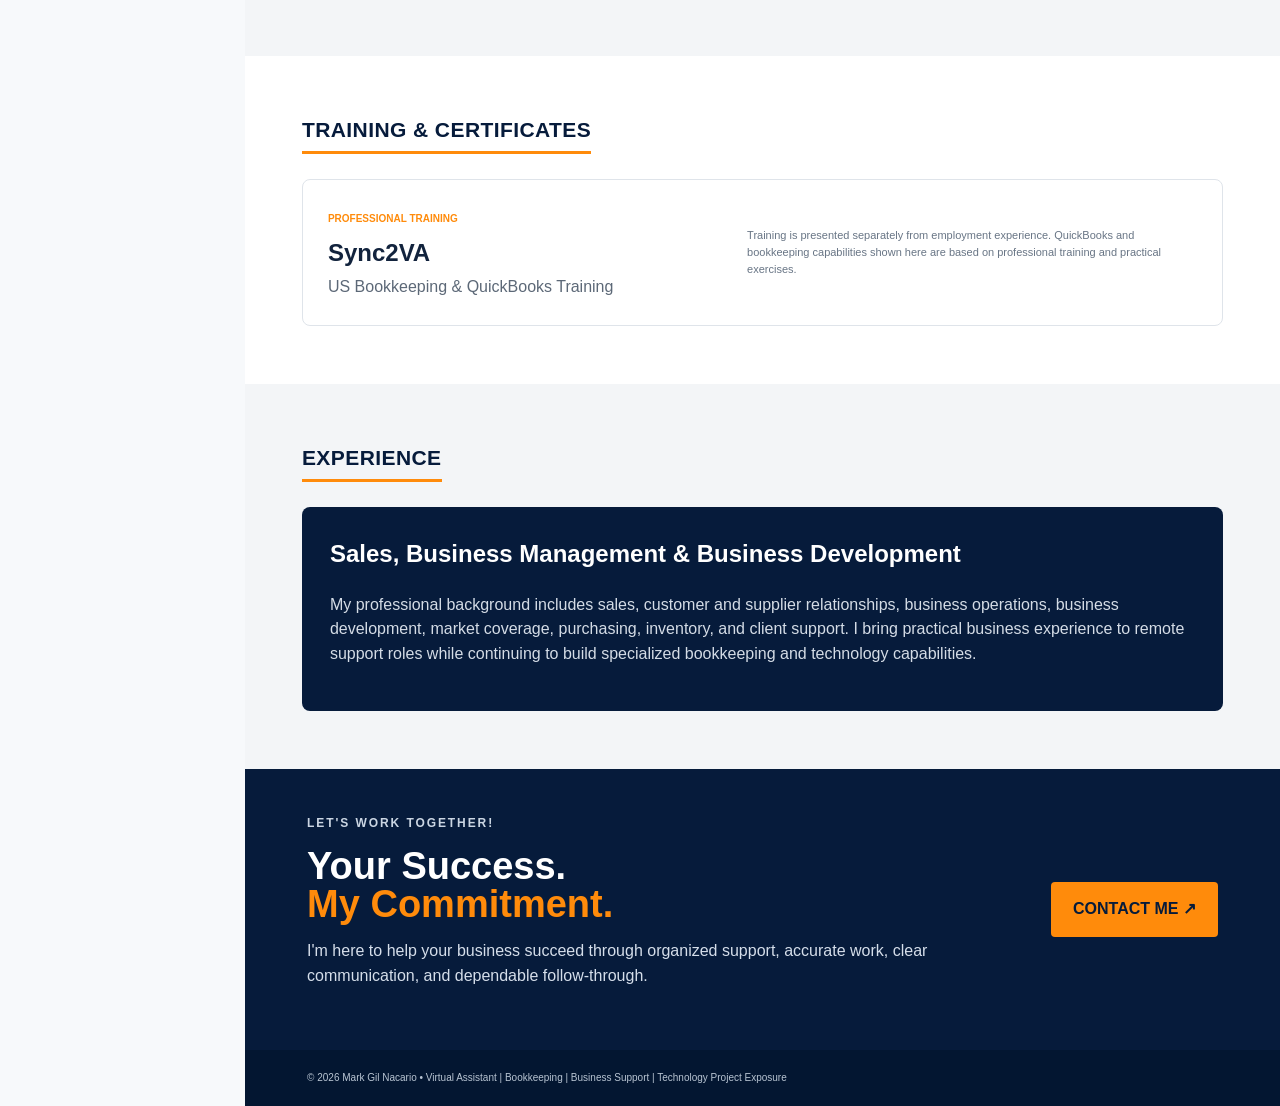
==== commit 4d0a8451: "Fix portfolio profile photo to use uploaded root PNG" ====
--- a/index.html
+++ b/index.html
@@ -1,7 +1,7 @@
 <!doctype html><html lang="en"><head><meta charset="UTF-8"><meta name="viewport" content="width=device-width,initial-scale=1"><meta name="description" content="Mark Gil Nacario — Virtual Assistant, Bookkeeping, QuickBooks, Business Support and Technology Portfolio"><title>Mark Gil Nacario | Professional Portfolio</title><link rel="stylesheet" href="styles.css"><link rel="stylesheet" href="fixed-nav.css"></head><body>
 <div class="shell"><aside class="sidebar"><div class="brand"><div class="brand-name">MARK GIL<br><b>NACARIO</b></div><p>Virtual Assistant | Bookkeeping<br>Business Support</p></div><nav><a class="active" href="#home">⌂ <span>Home</span></a><a href="#about">♙ <span>About Me</span></a><a href="#services">⚙ <span>Services</span></a><a href="skills-fixed.html">◈ <span>Skills</span></a><a href="#projects">▣ <span>Portfolio / Projects</span></a><a href="#training">▤ <span>Training & Certificates</span></a><a href="#tools">⚒ <span>Tools</span></a><a href="#experience">▤ <span>Experience</span></a><a href="#contact">♙ <span>Contact Me</span></a></nav><div class="side-actions"><a class="hire" href="mailto:mgnacario.freelance@gmail.com">HIRE ME ↗</a><a class="resume" href="https://github.com/mgnacariofreelance-afk">VIEW GITHUB ↗</a></div><div class="connect"><b>Let's Connect</b><a href="mailto:mgnacario.freelance@gmail.com">✉ mgnacario.freelance@gmail.com</a><a href="https://github.com/mgnacariofreelance-afk">◉ GitHub</a><span>📍 Muñoz, Nueva Ecija, Philippines</span></div></aside>
-<main class="content"><section id="home" class="cover"><div class="cover-copy"><p class="kicker">VIRTUAL ASSISTANT • BUSINESS • TECHNOLOGY</p><h1>RELIABLE SUPPORT.<br><em>ACCURATE WORK.</em><br>REAL RESULTS.</h1><p>Helping businesses stay organized, serve clients better, and grow with smart bookkeeping, sales support, lead generation, CRM management, and business operations.</p><div class="service-icons"><div>▣<b>BOOKKEEPING<br>& QUICKBOOKS</b></div><div>♟<b>SALES & LEAD<br>GENERATION</b></div><div>▤<b>CRM & DATA<br>MANAGEMENT</b></div><div>◉<b>CUSTOMER<br>SUPPORT</b></div><div>↗<b>BUSINESS<br>OPERATIONS</b></div></div></div><div class="portrait-wrap"><div class="portrait-frame"><img src="https://github.com/mgnacariofreelance-afk.png" alt="Mark Gil Nacario professional profile photo"></div><div class="signature">Your Success,<br><span>My Commitment.</span></div></div><div class="cover-bottom"><span>◎ ACCURATE<br>& RELIABLE</span><span>▣ DETAIL-ORIENTED<br>& ORGANIZED</span><span>♧ FAST LEARNER<br>& ADAPTABLE</span><span>♢ COMMITTED TO<br>QUALITY & RESULTS</span></div></section>
-<section id="about" class="section about"><div class="section-title">ABOUT ME</div><div class="about-grid"><div class="mini-profile"><img src="https://github.com/mgnacariofreelance-afk.png" alt="Mark Gil Nacario"></div><div><h2>Business support with a practical, technology-driven mindset.</h2><p>I'm Mark Gil Nacario, a business support professional with a background in sales, business management, operations, customer relationships, and business development.</p><p>I also completed professional training in US Bookkeeping and QuickBooks through Sync2VA and have hands-on exposure to web development, AI-enabled projects, SaaS concepts, and digital business systems.</p><p class="muted">My portfolio clearly distinguishes professional experience, training, and project exposure.</p></div></div></section>
+<main class="content"><section id="home" class="cover"><div class="cover-copy"><p class="kicker">VIRTUAL ASSISTANT • BUSINESS • TECHNOLOGY</p><h1>RELIABLE SUPPORT.<br><em>ACCURATE WORK.</em><br>REAL RESULTS.</h1><p>Helping businesses stay organized, serve clients better, and grow with smart bookkeeping, sales support, lead generation, CRM management, and business operations.</p><div class="service-icons"><div>▣<b>BOOKKEEPING<br>& QUICKBOOKS</b></div><div>♟<b>SALES & LEAD<br>GENERATION</b></div><div>▤<b>CRM & DATA<br>MANAGEMENT</b></div><div>◉<b>CUSTOMER<br>SUPPORT</b></div><div>↗<b>BUSINESS<br>OPERATIONS</b></div></div></div><div class="portrait-wrap"><div class="portrait-frame"><img src="ChatGPT%20Image%20Jul%2031,%202026,%2006_27_34%20PM.png" alt="Mark Gil Nacario professional profile photo"></div><div class="signature">Your Success,<br><span>My Commitment.</span></div></div><div class="cover-bottom"><span>◎ ACCURATE<br>& RELIABLE</span><span>▣ DETAIL-ORIENTED<br>& ORGANIZED</span><span>♧ FAST LEARNER<br>& ADAPTABLE</span><span>♢ COMMITTED TO<br>QUALITY & RESULTS</span></div></section>
+<section id="about" class="section about"><div class="section-title">ABOUT ME</div><div class="about-grid"><div class="mini-profile"><img src="ChatGPT%20Image%20Jul%2031,%202026,%2006_27_34%20PM.png" alt="Mark Gil Nacario"></div><div><h2>Business support with a practical, technology-driven mindset.</h2><p>I'm Mark Gil Nacario, a business support professional with a background in sales, business management, operations, customer relationships, and business development.</p><p>I also completed professional training in US Bookkeeping and QuickBooks through Sync2VA and have hands-on exposure to web development, AI-enabled projects, SaaS concepts, and digital business systems.</p><p class="muted">My portfolio clearly distinguishes professional experience, training, and project exposure.</p></div></div></section>
 <section id="services" class="section"><div class="section-title">SERVICES</div><div class="service-grid"><article><b>01</b><h3>US Bookkeeping & QuickBooks</h3><p>Transaction categorization, Chart of Accounts, AR/AP, expenses, invoicing and journal-entry workflows based on professional training.</p></article><article><b>02</b><h3>Administrative Support</h3><p>Data entry, documentation, records, coordination, follow-ups and day-to-day business support.</p></article><article><b>03</b><h3>Business Management</h3><p>Sales coordination, purchasing, inventory, customer and supplier relationships, and operational support.</p></article><article><b>04</b><h3>Sales & Business Development</h3><p>Sales support, market research, lead generation, client relationships and business opportunity development.</p></article></div></section>
 <section id="tools" class="section tools"><div class="section-title">TOOLS & PLATFORMS I USE</div><div class="tool-row"><span>QuickBooks</span><span>Excel</span><span>HubSpot</span><span>Google Workspace</span><span>Microsoft Office</span><span>Canva</span><span>Git & GitHub</span><span>VS Code</span></div></section>
 <section id="projects" class="section"><div class="section-title">FEATURED PROJECTS / CASE STUDIES</div><div class="project-grid"><article class="project-card"><div class="project-visual agrisense"><div class="map-grid"></div><div class="map-pin">⌖</div><div class="visual-label">AGRISENSE<br><small>FARM MAPPING + SATELLITE</small></div></div><h3>AgriSense — Precision Agriculture</h3><p>Farm mapping, satellite imagery analysis, weather integration, AI insights and farmer/technician PWA workflows.</p><a href="skills-fixed.html#projects">View Details →</a></article><article class="project-card"><div class="project-visual vet"><div class="dash"><i></i><i></i><i></i><i></i></div><div class="visual-label">VET CLINIC<br><small>MANAGEMENT SYSTEM</small></div></div><h3>Veterinary Clinic Management</h3><p>Clinic workflow concept covering appointments, records, treatments, inventory and business management.</p><a href="skills-fixed.html#projects">View Details →</a></article><article class="project-card"><div class="project-visual blessed"><div class="pet-card">Blessed<br><b>Companions</b></div></div><h3>Blessed Companions Website</h3><p>Responsive business website concept for pet and poultry product distribution, branding and business content.</p><a href="skills-fixed.html#projects">View Details →</a></article><article class="project-card"><div class="project-visual pos"><div class="chart"><i></i><i></i><i></i><i></i></div></div><h3>POS / SaaS Business Systems</h3><p>POS and SaaS concepts involving inventory, sales tracking, reporting, subscriptions and operational workflows.</p><a href="skills-fixed.html#projects">View Details →</a></article><article class="project-card"><div class="project-visual books"><div class="ledger"><b>QUICKBOOKS</b><span>Revenue & Expenses</span><strong>₱ 85,420</strong></div></div><h3>US Bookkeeping & QuickBooks Practice</h3><p>Sample bookkeeping workflow including COA, transactions, AR/AP, P&L and Balance Sheet.</p><a href="#training">View Training →</a></article><article class="project-card"><div class="project-visual soil"><div class="device">◉</div><div class="phone">▯</div></div><h3>Portable Soil Analyzer Concept</h3><p>IoT product concept for soil analysis with mobile app and data visualization for agricultural use.</p><a href="skills-fixed.html#projects">View Details →</a></article></div></section>
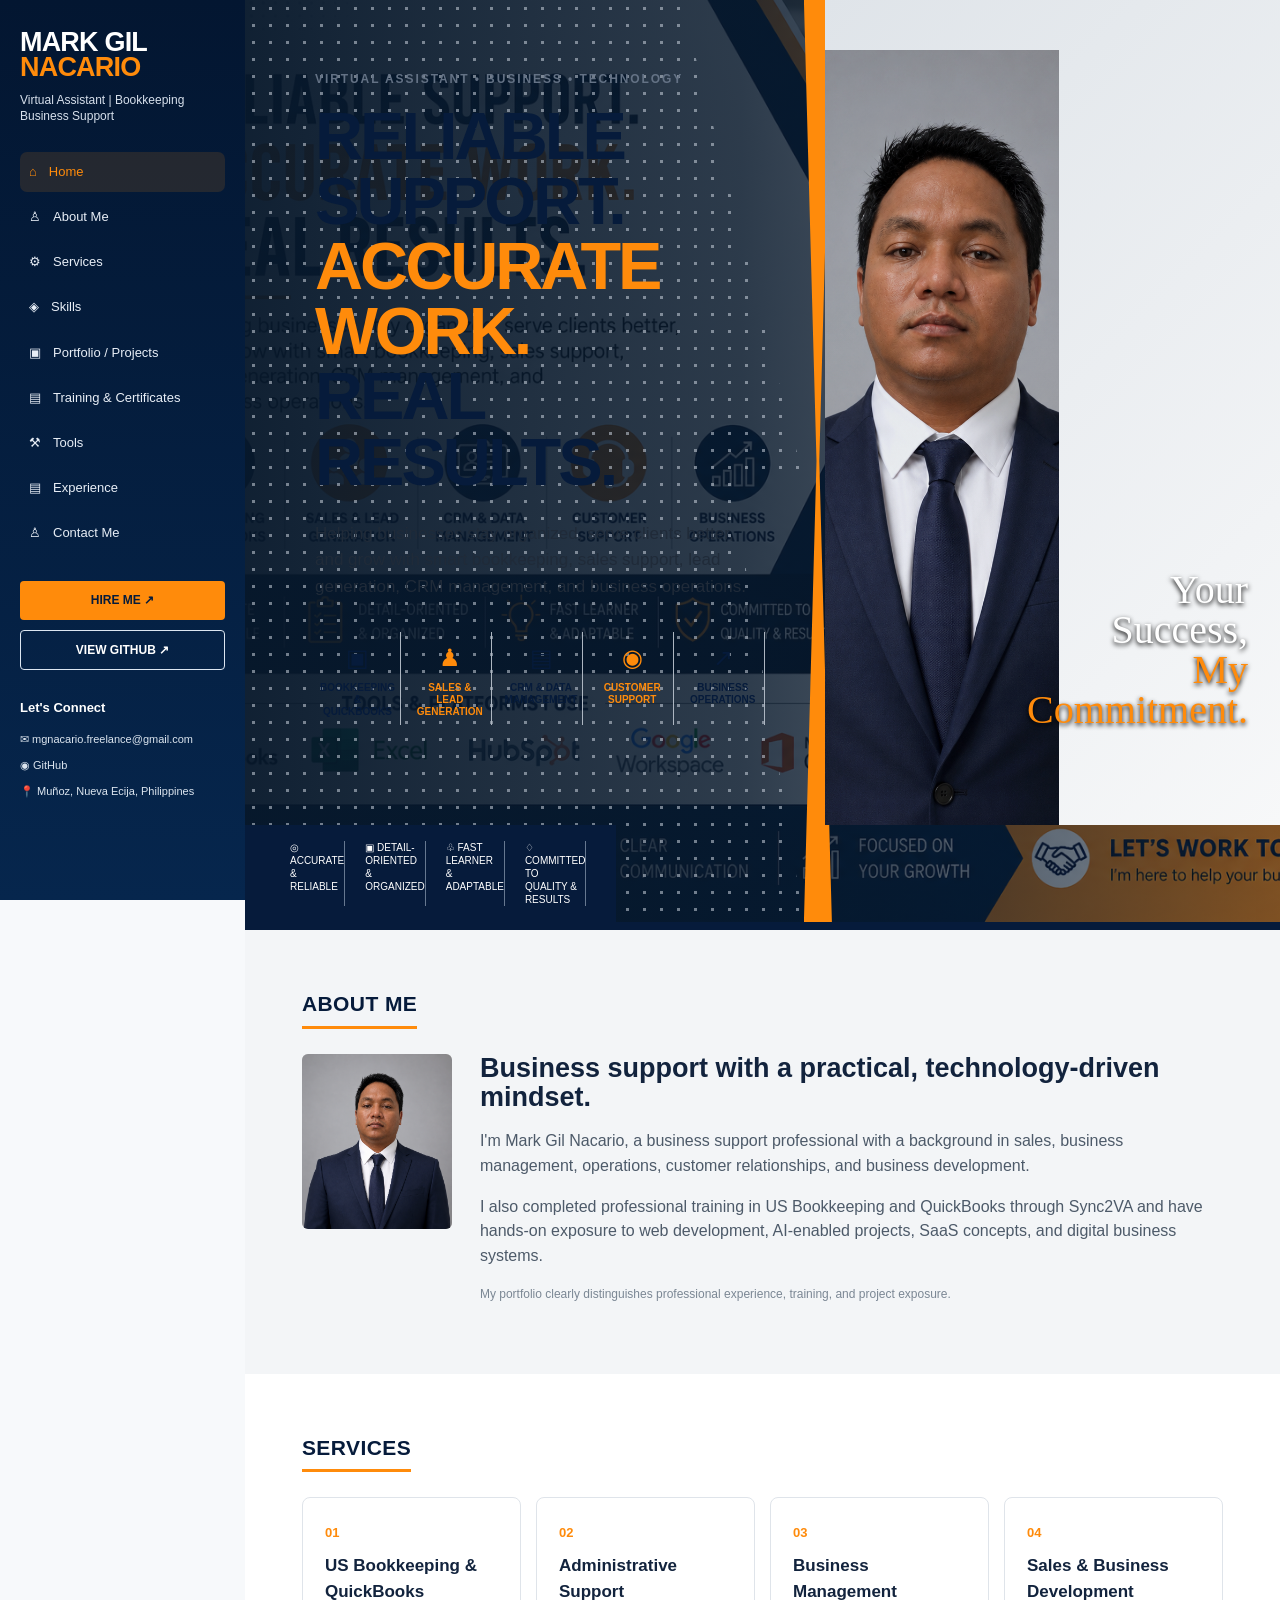
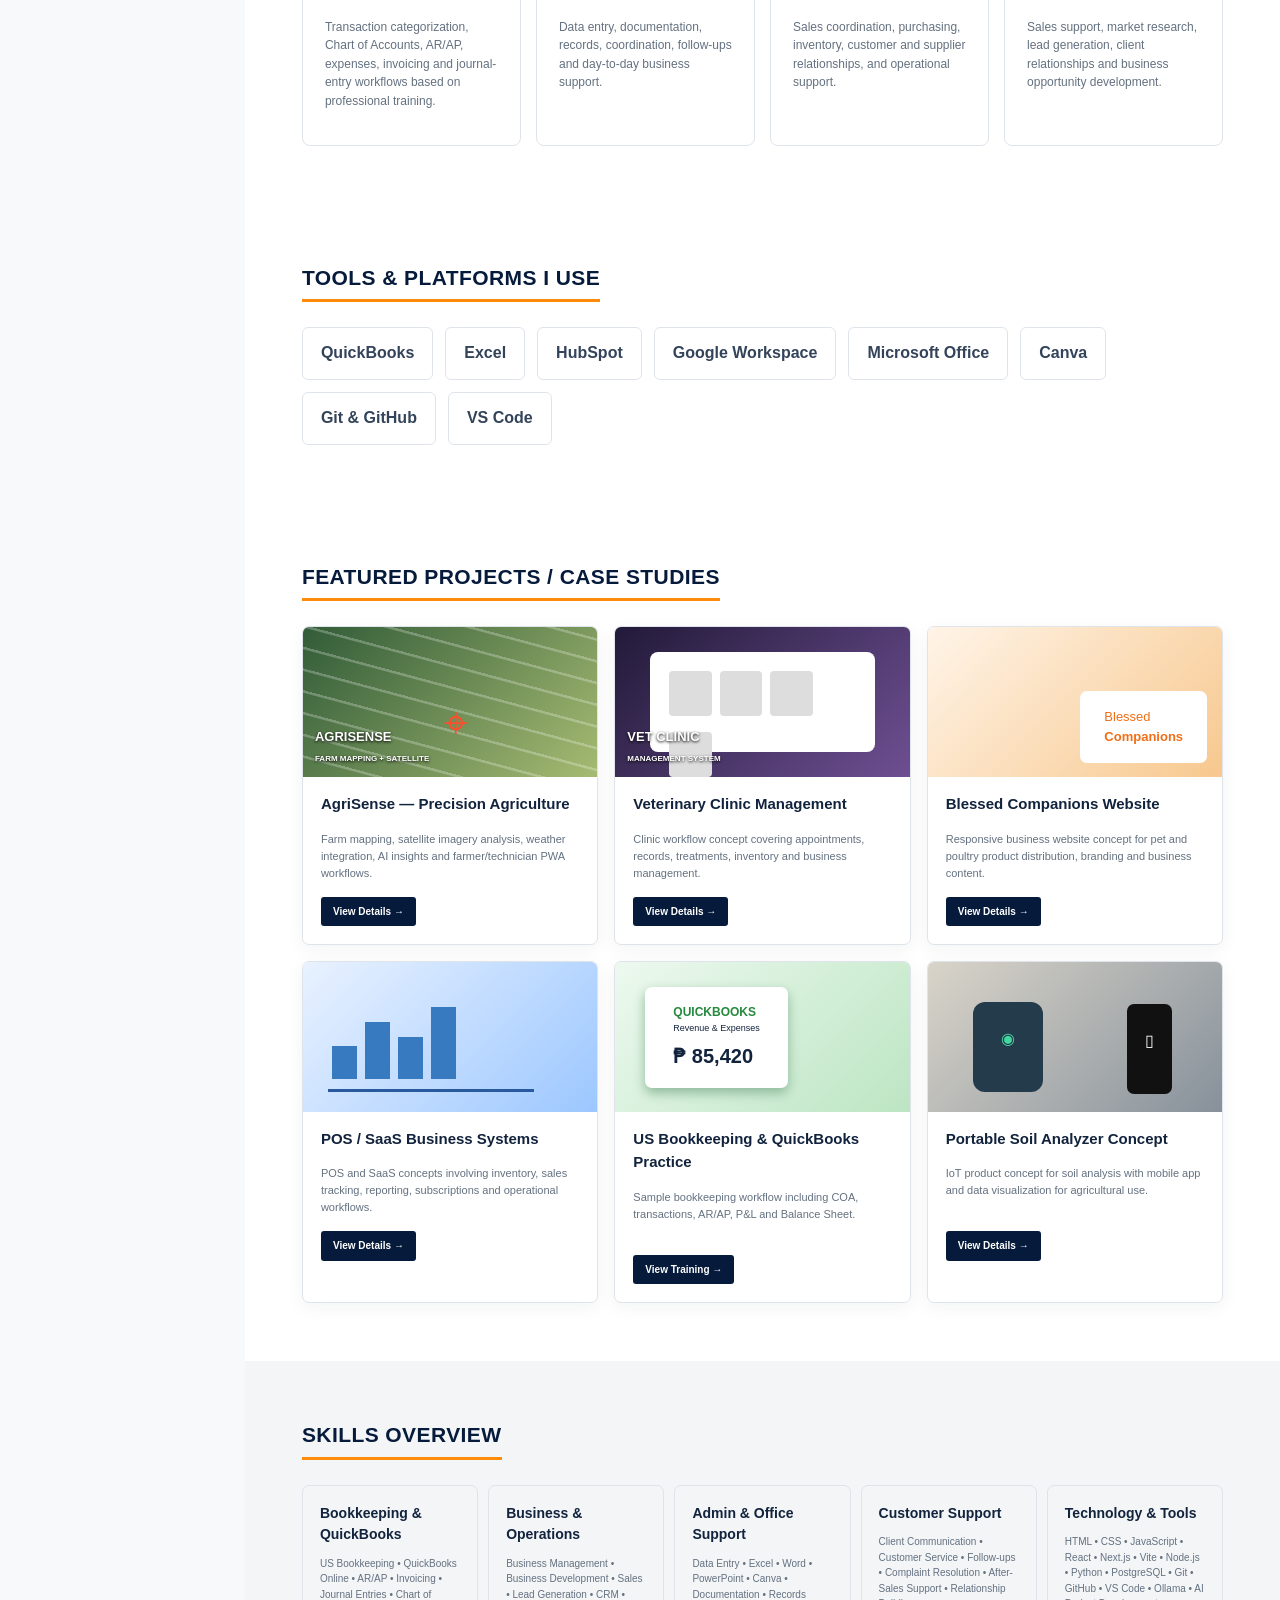
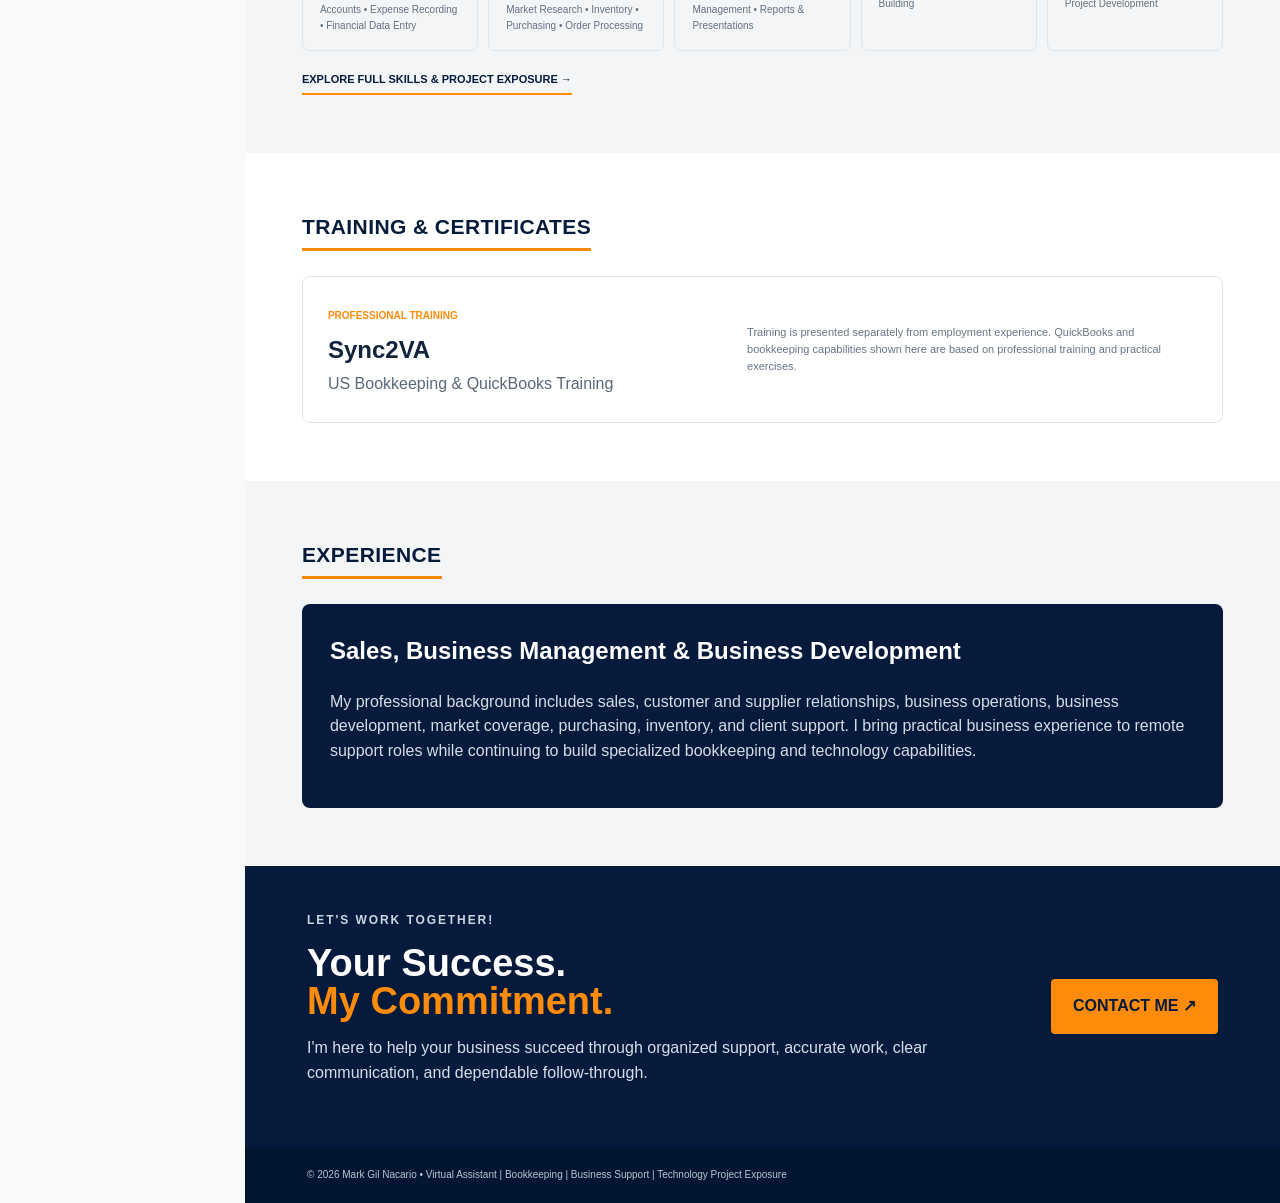
==== commit 1b8f7b77: "Add uploaded LinkedIn cover PNG to portfolio hero" ====
--- a/index.html
+++ b/index.html
@@ -1,4 +1,4 @@
-<!doctype html><html lang="en"><head><meta charset="UTF-8"><meta name="viewport" content="width=device-width,initial-scale=1"><meta name="description" content="Mark Gil Nacario — Virtual Assistant, Bookkeeping, QuickBooks, Business Support and Technology Portfolio"><title>Mark Gil Nacario | Professional Portfolio</title><link rel="stylesheet" href="styles.css"><link rel="stylesheet" href="fixed-nav.css"></head><body>
+<!doctype html><html lang="en"><head><meta charset="UTF-8"><meta name="viewport" content="width=device-width,initial-scale=1"><meta name="description" content="Mark Gil Nacario — Virtual Assistant, Bookkeeping, QuickBooks, Business Support and Technology Portfolio"><title>Mark Gil Nacario | Professional Portfolio</title><link rel="stylesheet" href="styles.css"><link rel="stylesheet" href="fixed-nav.css"><style>.cover{background-image:linear-gradient(90deg,rgba(7,24,43,.96) 0%,rgba(7,24,43,.84) 48%,rgba(7,24,43,.48) 100%),url('ChatGPT%20Image%20Aug%207,%202026,%2009_20_08%20PM.png');background-size:cover;background-position:center;background-repeat:no-repeat}.cover-copy,.cover-bottom,.signature{position:relative;z-index:2}.portrait-wrap{position:relative;z-index:3}</style></head><body>
 <div class="shell"><aside class="sidebar"><div class="brand"><div class="brand-name">MARK GIL<br><b>NACARIO</b></div><p>Virtual Assistant | Bookkeeping<br>Business Support</p></div><nav><a class="active" href="#home">⌂ <span>Home</span></a><a href="#about">♙ <span>About Me</span></a><a href="#services">⚙ <span>Services</span></a><a href="skills-fixed.html">◈ <span>Skills</span></a><a href="#projects">▣ <span>Portfolio / Projects</span></a><a href="#training">▤ <span>Training & Certificates</span></a><a href="#tools">⚒ <span>Tools</span></a><a href="#experience">▤ <span>Experience</span></a><a href="#contact">♙ <span>Contact Me</span></a></nav><div class="side-actions"><a class="hire" href="mailto:mgnacario.freelance@gmail.com">HIRE ME ↗</a><a class="resume" href="https://github.com/mgnacariofreelance-afk">VIEW GITHUB ↗</a></div><div class="connect"><b>Let's Connect</b><a href="mailto:mgnacario.freelance@gmail.com">✉ mgnacario.freelance@gmail.com</a><a href="https://github.com/mgnacariofreelance-afk">◉ GitHub</a><span>📍 Muñoz, Nueva Ecija, Philippines</span></div></aside>
 <main class="content"><section id="home" class="cover"><div class="cover-copy"><p class="kicker">VIRTUAL ASSISTANT • BUSINESS • TECHNOLOGY</p><h1>RELIABLE SUPPORT.<br><em>ACCURATE WORK.</em><br>REAL RESULTS.</h1><p>Helping businesses stay organized, serve clients better, and grow with smart bookkeeping, sales support, lead generation, CRM management, and business operations.</p><div class="service-icons"><div>▣<b>BOOKKEEPING<br>& QUICKBOOKS</b></div><div>♟<b>SALES & LEAD<br>GENERATION</b></div><div>▤<b>CRM & DATA<br>MANAGEMENT</b></div><div>◉<b>CUSTOMER<br>SUPPORT</b></div><div>↗<b>BUSINESS<br>OPERATIONS</b></div></div></div><div class="portrait-wrap"><div class="portrait-frame"><img src="ChatGPT%20Image%20Jul%2031,%202026,%2006_27_34%20PM.png" alt="Mark Gil Nacario professional profile photo"></div><div class="signature">Your Success,<br><span>My Commitment.</span></div></div><div class="cover-bottom"><span>◎ ACCURATE<br>& RELIABLE</span><span>▣ DETAIL-ORIENTED<br>& ORGANIZED</span><span>♧ FAST LEARNER<br>& ADAPTABLE</span><span>♢ COMMITTED TO<br>QUALITY & RESULTS</span></div></section>
 <section id="about" class="section about"><div class="section-title">ABOUT ME</div><div class="about-grid"><div class="mini-profile"><img src="ChatGPT%20Image%20Jul%2031,%202026,%2006_27_34%20PM.png" alt="Mark Gil Nacario"></div><div><h2>Business support with a practical, technology-driven mindset.</h2><p>I'm Mark Gil Nacario, a business support professional with a background in sales, business management, operations, customer relationships, and business development.</p><p>I also completed professional training in US Bookkeeping and QuickBooks through Sync2VA and have hands-on exposure to web development, AI-enabled projects, SaaS concepts, and digital business systems.</p><p class="muted">My portfolio clearly distinguishes professional experience, training, and project exposure.</p></div></div></section>
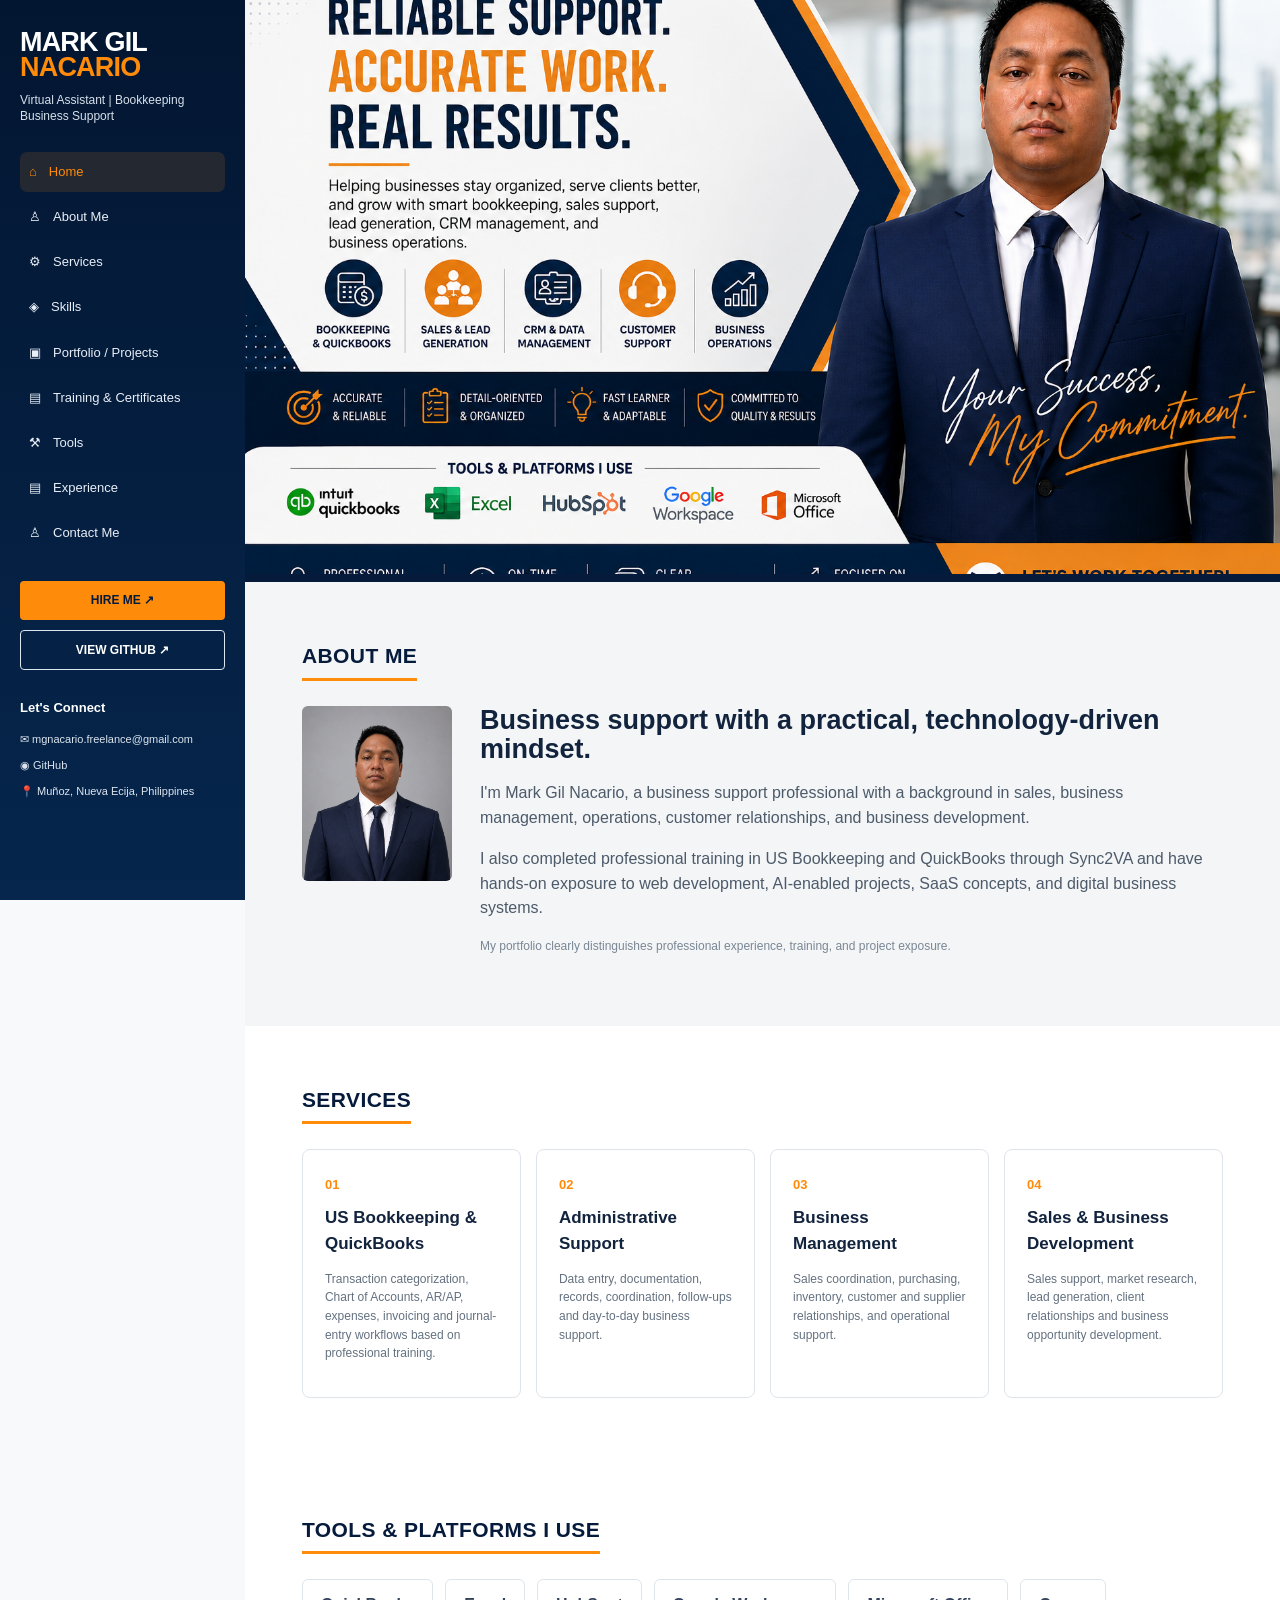
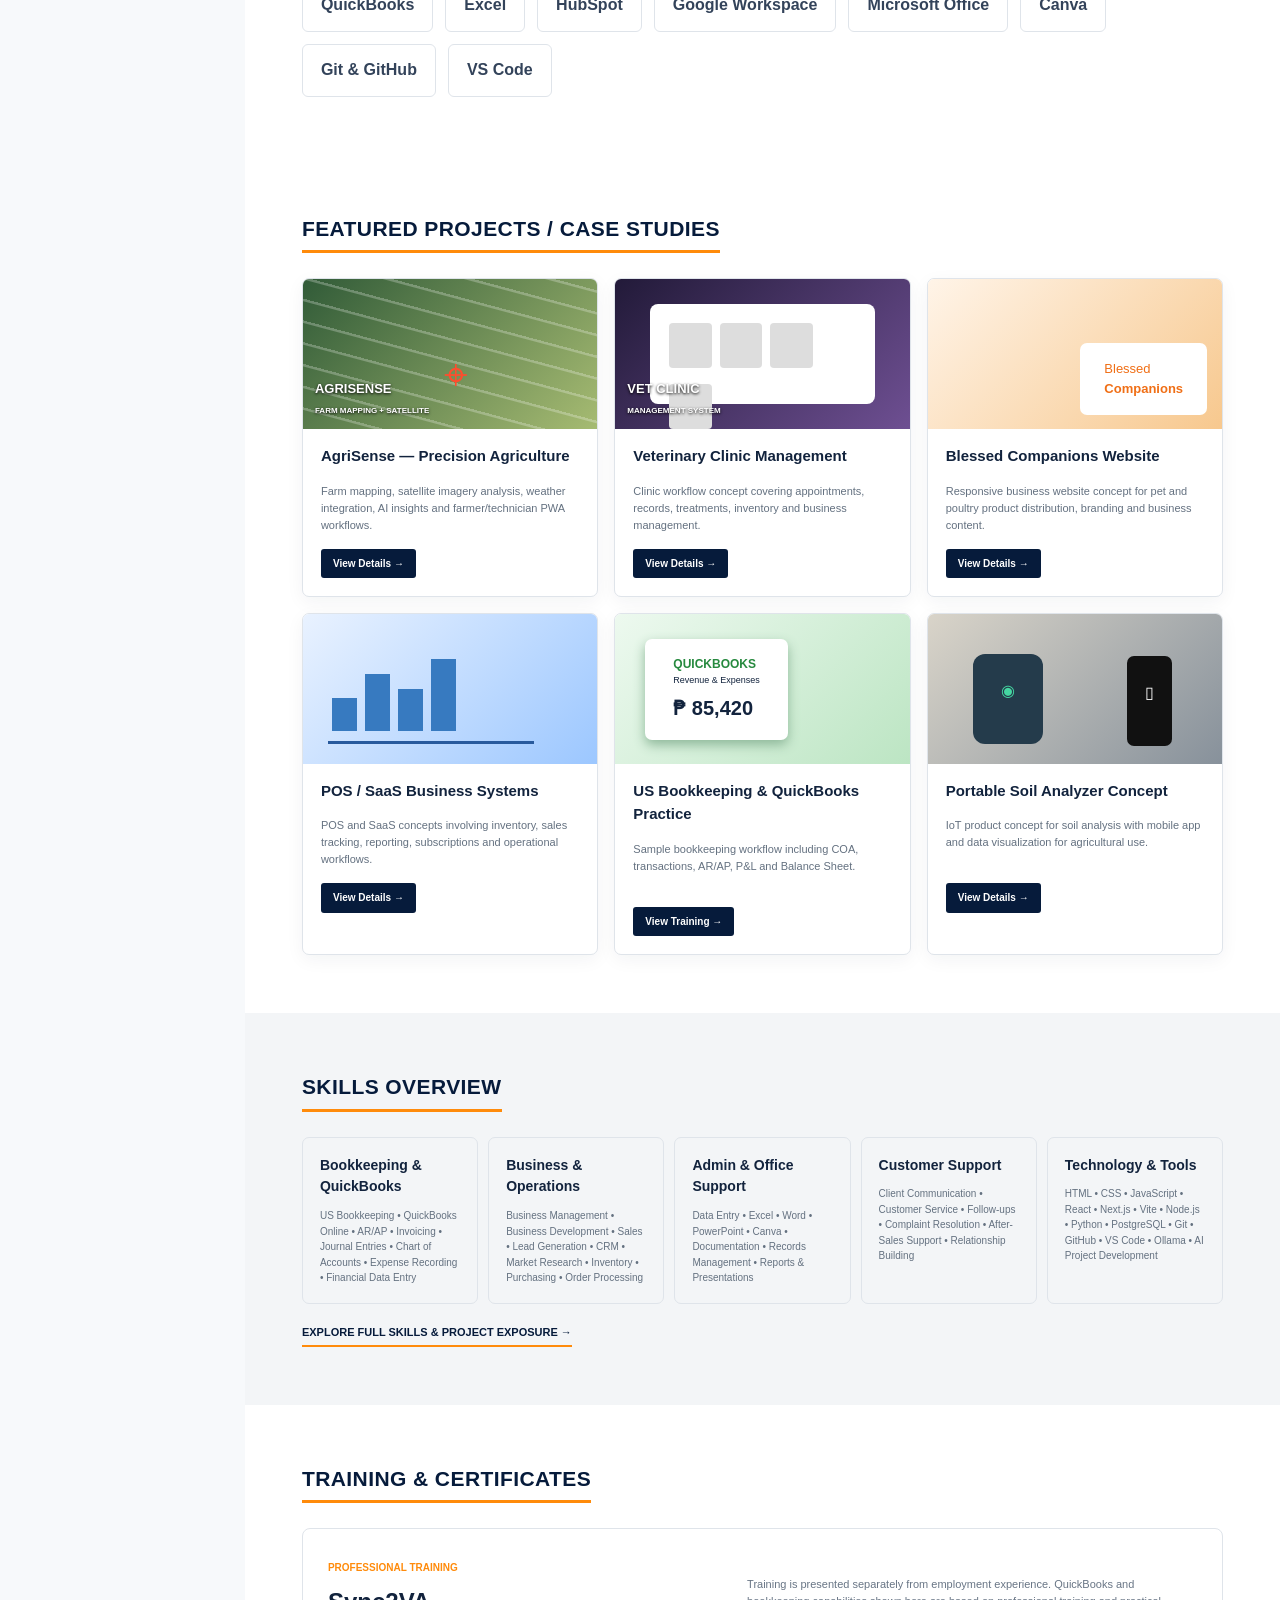
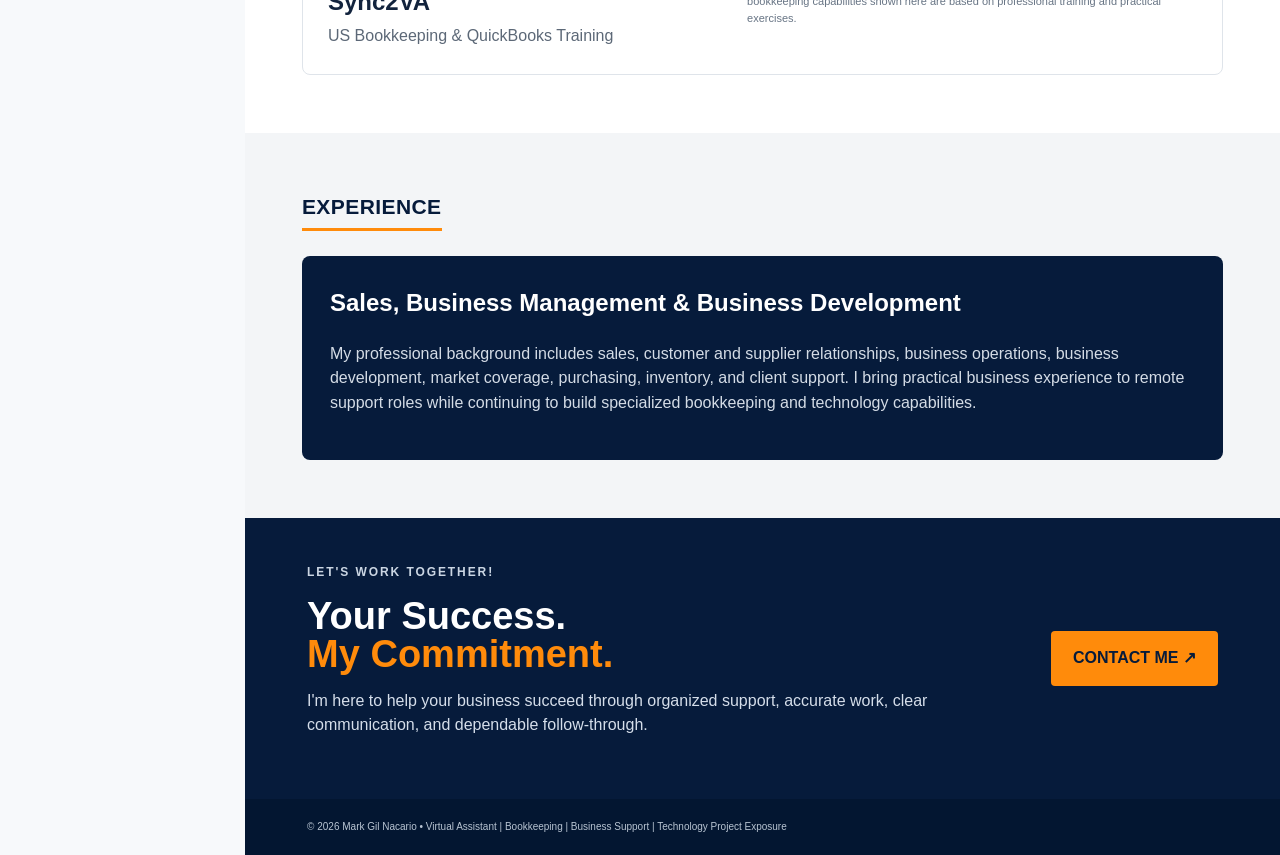
==== commit cd5cc123: "Fix cover to display full 16:9 image without cropping" ====
--- a/index.html
+++ b/index.html
@@ -1,4 +1,4 @@
-<!doctype html><html lang="en"><head><meta charset="UTF-8"><meta name="viewport" content="width=device-width,initial-scale=1"><meta name="description" content="Mark Gil Nacario — Virtual Assistant, Bookkeeping, QuickBooks, Business Support and Technology Portfolio"><title>Mark Gil Nacario | Professional Portfolio</title><link rel="stylesheet" href="styles.css"><link rel="stylesheet" href="fixed-nav.css"><style>.cover{background-image:linear-gradient(90deg,rgba(7,24,43,.96) 0%,rgba(7,24,43,.84) 48%,rgba(7,24,43,.48) 100%),url('ChatGPT%20Image%20Aug%207,%202026,%2009_20_08%20PM.png');background-size:cover;background-position:center;background-repeat:no-repeat}.cover-copy,.cover-bottom,.signature{position:relative;z-index:2}.portrait-wrap{position:relative;z-index:3}</style></head><body>
+<!doctype html><html lang="en"><head><meta charset="UTF-8"><meta name="viewport" content="width=device-width,initial-scale=1"><meta name="description" content="Mark Gil Nacario — Virtual Assistant, Bookkeeping, QuickBooks, Business Support and Technology Portfolio"><title>Mark Gil Nacario | Professional Portfolio</title><link rel="stylesheet" href="styles.css"><link rel="stylesheet" href="fixed-nav.css"><style>.cover{background-image:url('ChatGPT%20Image%20Aug%207,%202026,%2009_20_08%20PM.png');background-size:100% 100%;background-position:center top;background-repeat:no-repeat;aspect-ratio:16/9;height:auto!important;min-height:0!important;overflow:hidden}.cover-copy,.cover-bottom,.signature,.portrait-wrap{display:none!important}.cover:before,.cover:after{display:none!important}</style></head><body>
 <div class="shell"><aside class="sidebar"><div class="brand"><div class="brand-name">MARK GIL<br><b>NACARIO</b></div><p>Virtual Assistant | Bookkeeping<br>Business Support</p></div><nav><a class="active" href="#home">⌂ <span>Home</span></a><a href="#about">♙ <span>About Me</span></a><a href="#services">⚙ <span>Services</span></a><a href="skills-fixed.html">◈ <span>Skills</span></a><a href="#projects">▣ <span>Portfolio / Projects</span></a><a href="#training">▤ <span>Training & Certificates</span></a><a href="#tools">⚒ <span>Tools</span></a><a href="#experience">▤ <span>Experience</span></a><a href="#contact">♙ <span>Contact Me</span></a></nav><div class="side-actions"><a class="hire" href="mailto:mgnacario.freelance@gmail.com">HIRE ME ↗</a><a class="resume" href="https://github.com/mgnacariofreelance-afk">VIEW GITHUB ↗</a></div><div class="connect"><b>Let's Connect</b><a href="mailto:mgnacario.freelance@gmail.com">✉ mgnacario.freelance@gmail.com</a><a href="https://github.com/mgnacariofreelance-afk">◉ GitHub</a><span>📍 Muñoz, Nueva Ecija, Philippines</span></div></aside>
 <main class="content"><section id="home" class="cover"><div class="cover-copy"><p class="kicker">VIRTUAL ASSISTANT • BUSINESS • TECHNOLOGY</p><h1>RELIABLE SUPPORT.<br><em>ACCURATE WORK.</em><br>REAL RESULTS.</h1><p>Helping businesses stay organized, serve clients better, and grow with smart bookkeeping, sales support, lead generation, CRM management, and business operations.</p><div class="service-icons"><div>▣<b>BOOKKEEPING<br>& QUICKBOOKS</b></div><div>♟<b>SALES & LEAD<br>GENERATION</b></div><div>▤<b>CRM & DATA<br>MANAGEMENT</b></div><div>◉<b>CUSTOMER<br>SUPPORT</b></div><div>↗<b>BUSINESS<br>OPERATIONS</b></div></div></div><div class="portrait-wrap"><div class="portrait-frame"><img src="ChatGPT%20Image%20Jul%2031,%202026,%2006_27_34%20PM.png" alt="Mark Gil Nacario professional profile photo"></div><div class="signature">Your Success,<br><span>My Commitment.</span></div></div><div class="cover-bottom"><span>◎ ACCURATE<br>& RELIABLE</span><span>▣ DETAIL-ORIENTED<br>& ORGANIZED</span><span>♧ FAST LEARNER<br>& ADAPTABLE</span><span>♢ COMMITTED TO<br>QUALITY & RESULTS</span></div></section>
 <section id="about" class="section about"><div class="section-title">ABOUT ME</div><div class="about-grid"><div class="mini-profile"><img src="ChatGPT%20Image%20Jul%2031,%202026,%2006_27_34%20PM.png" alt="Mark Gil Nacario"></div><div><h2>Business support with a practical, technology-driven mindset.</h2><p>I'm Mark Gil Nacario, a business support professional with a background in sales, business management, operations, customer relationships, and business development.</p><p>I also completed professional training in US Bookkeeping and QuickBooks through Sync2VA and have hands-on exposure to web development, AI-enabled projects, SaaS concepts, and digital business systems.</p><p class="muted">My portfolio clearly distinguishes professional experience, training, and project exposure.</p></div></div></section>
--- a/fixed-nav.css
+++ b/fixed-nav.css
@@ -19,6 +19,32 @@
   margin-left: 245px;
 }
 
+/* The uploaded August 7 cover is already a complete hero composition. */
+.cover {
+  display: block !important;
+  position: relative;
+  width: 100%;
+  height: clamp(600px, 78vh, 760px);
+  min-height: 600px !important;
+  overflow: hidden;
+  background-color: #07182b;
+  background-image: url('ChatGPT%20Image%20Aug%207,%202026,%2009_20_08%20PM.png') !important;
+  background-repeat: no-repeat !important;
+  background-position: center center !important;
+  background-size: cover !important;
+}
+
+.cover::before,
+.cover::after {
+  display: none !important;
+}
+
+.cover-copy,
+.portrait-wrap,
+.cover-bottom {
+  display: none !important;
+}
+
 @media (max-width: 1100px) {
   .sidebar {
     width: 210px;
@@ -26,6 +52,11 @@
 
   .content {
     margin-left: 210px;
+  }
+
+  .cover {
+    height: clamp(560px, 72vh, 700px);
+    min-height: 560px !important;
   }
 }
 
@@ -46,4 +77,10 @@
     margin-left: 0;
     width: 100% !important;
   }
+
+  .cover {
+    height: 560px;
+    min-height: 560px !important;
+    background-position: center center !important;
+  }
 }
